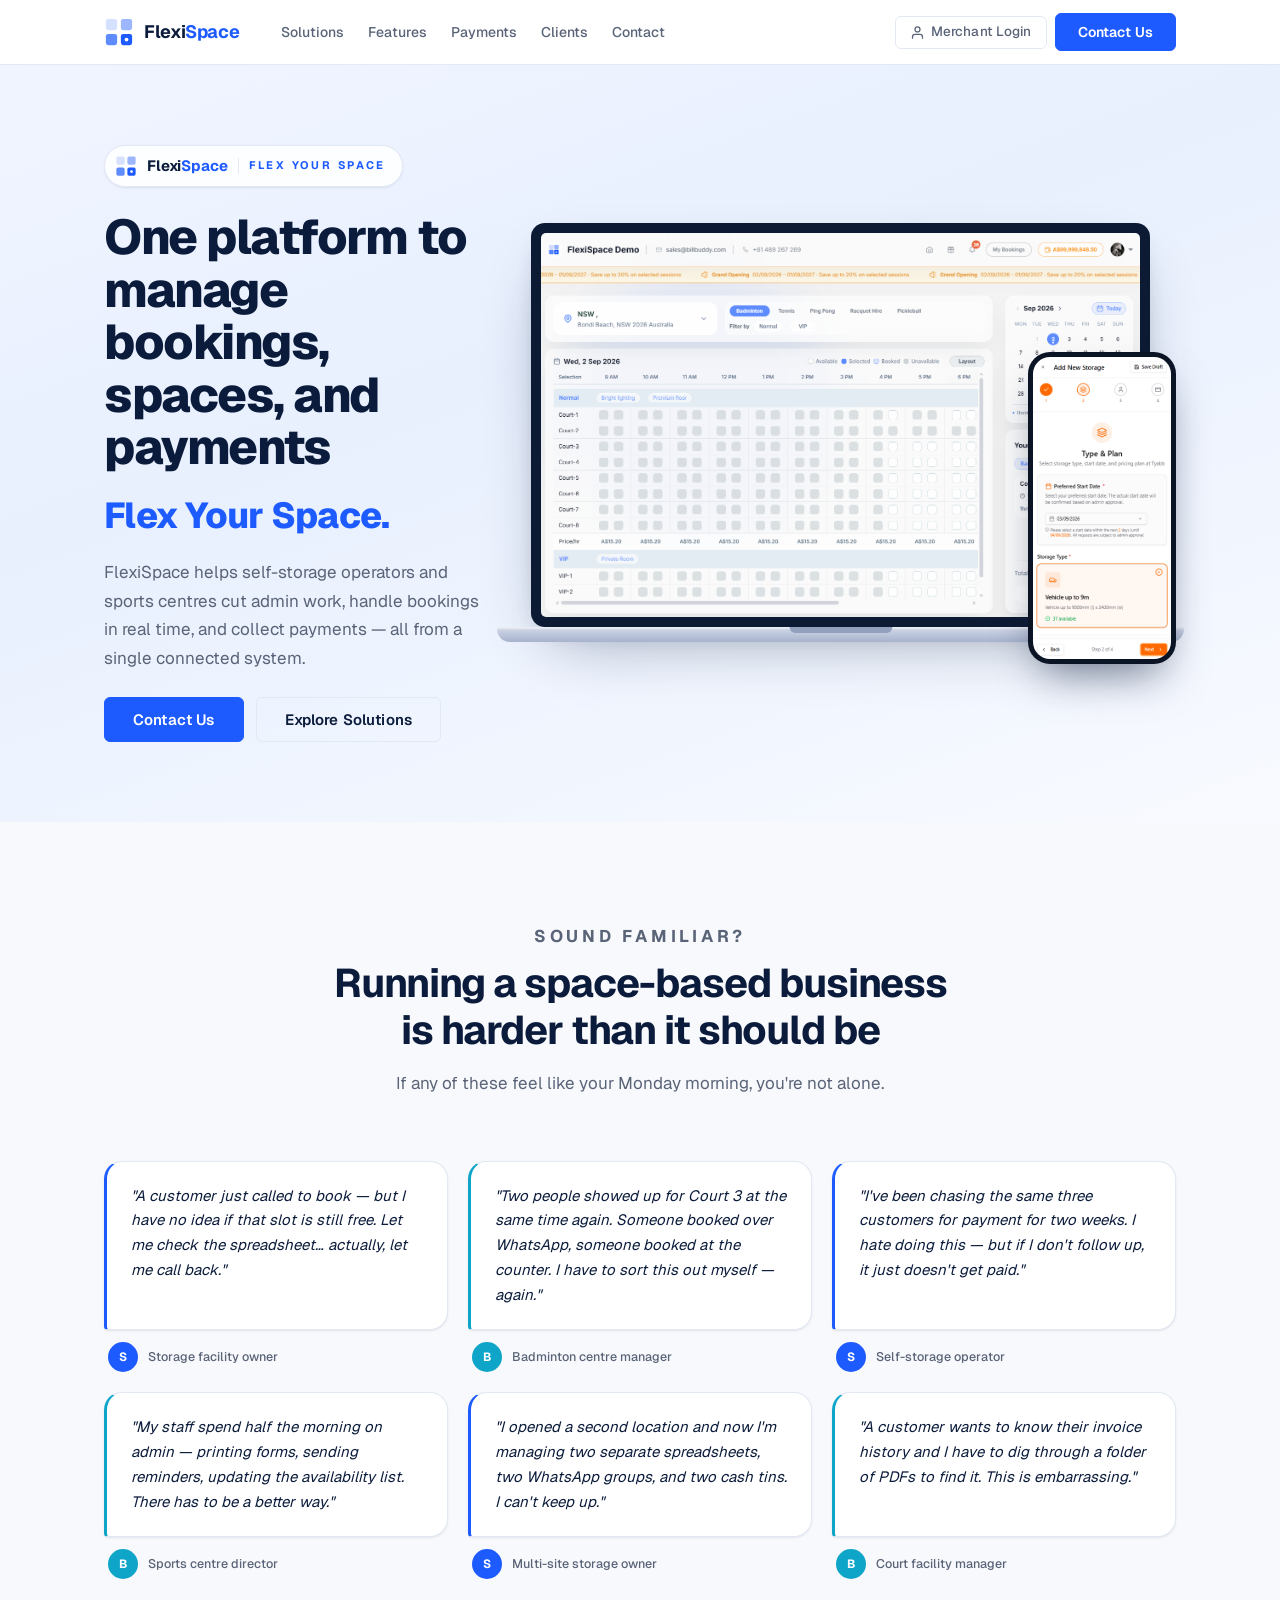
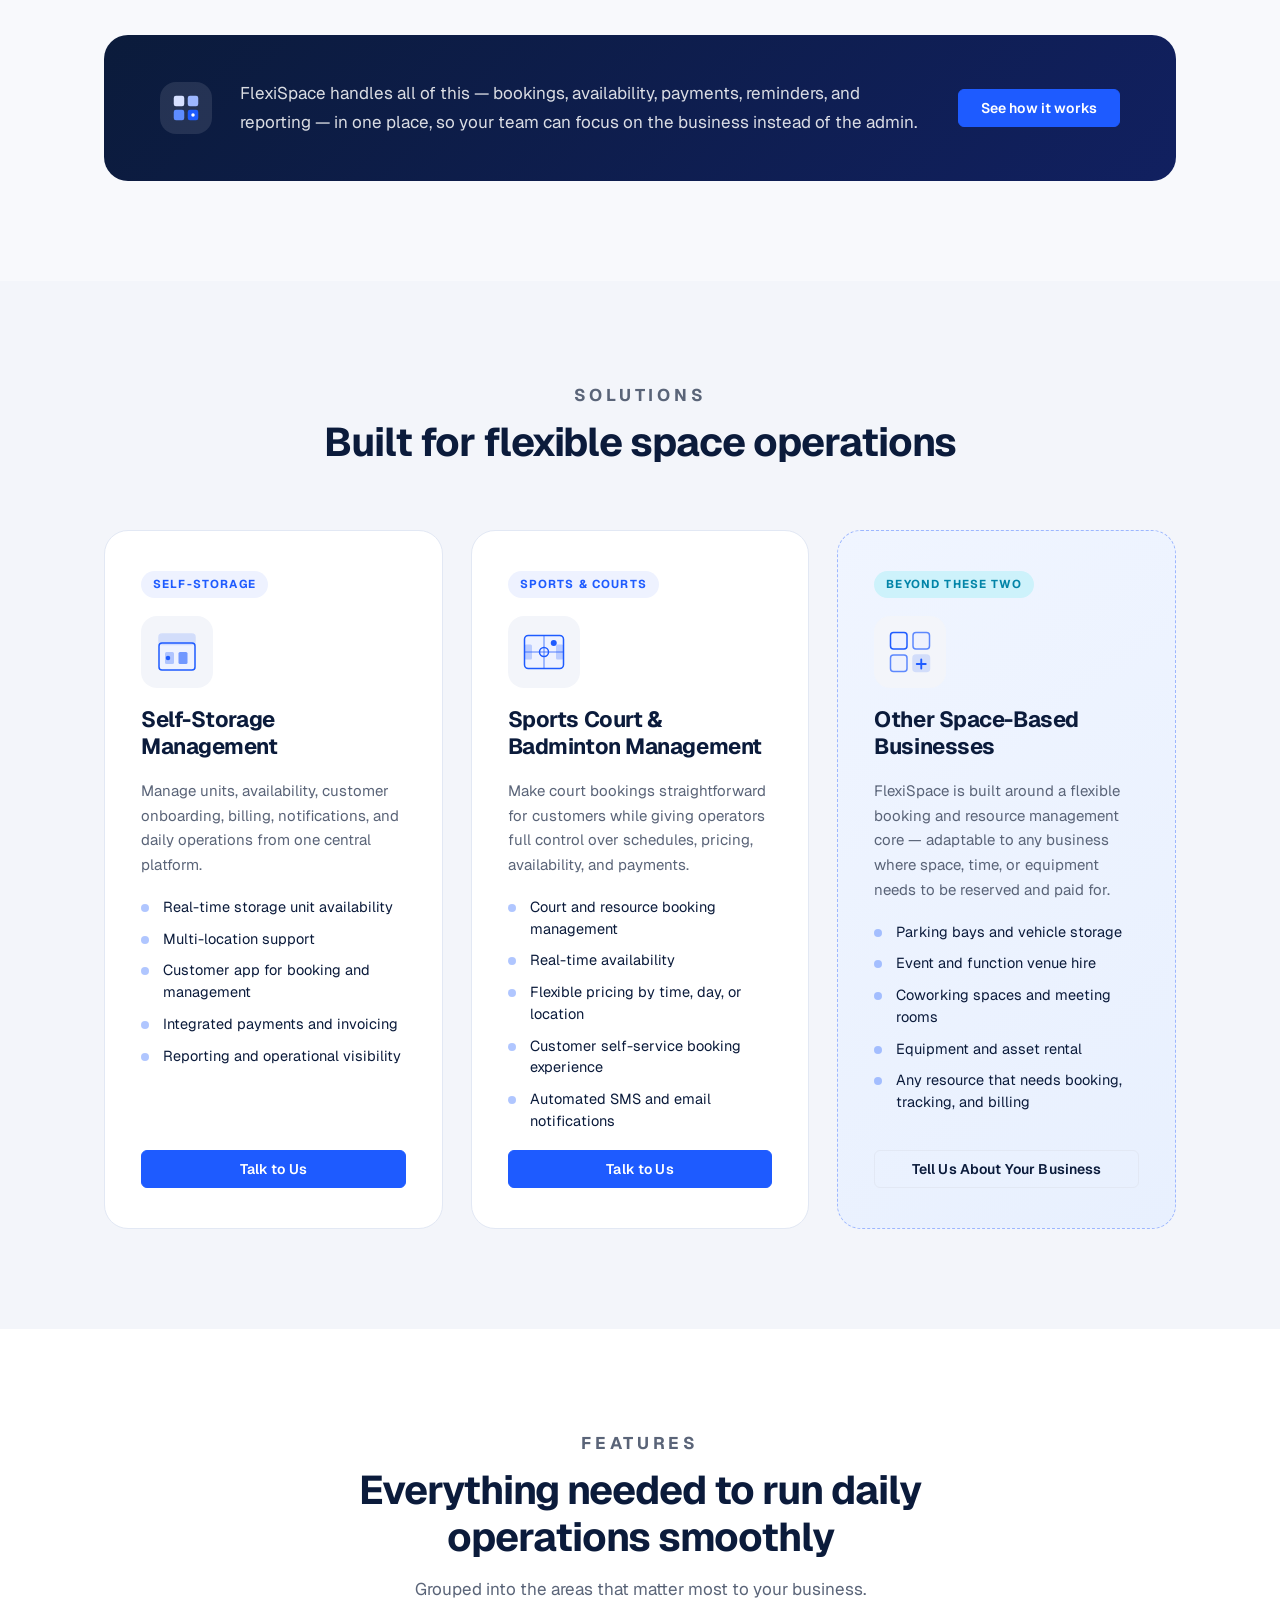
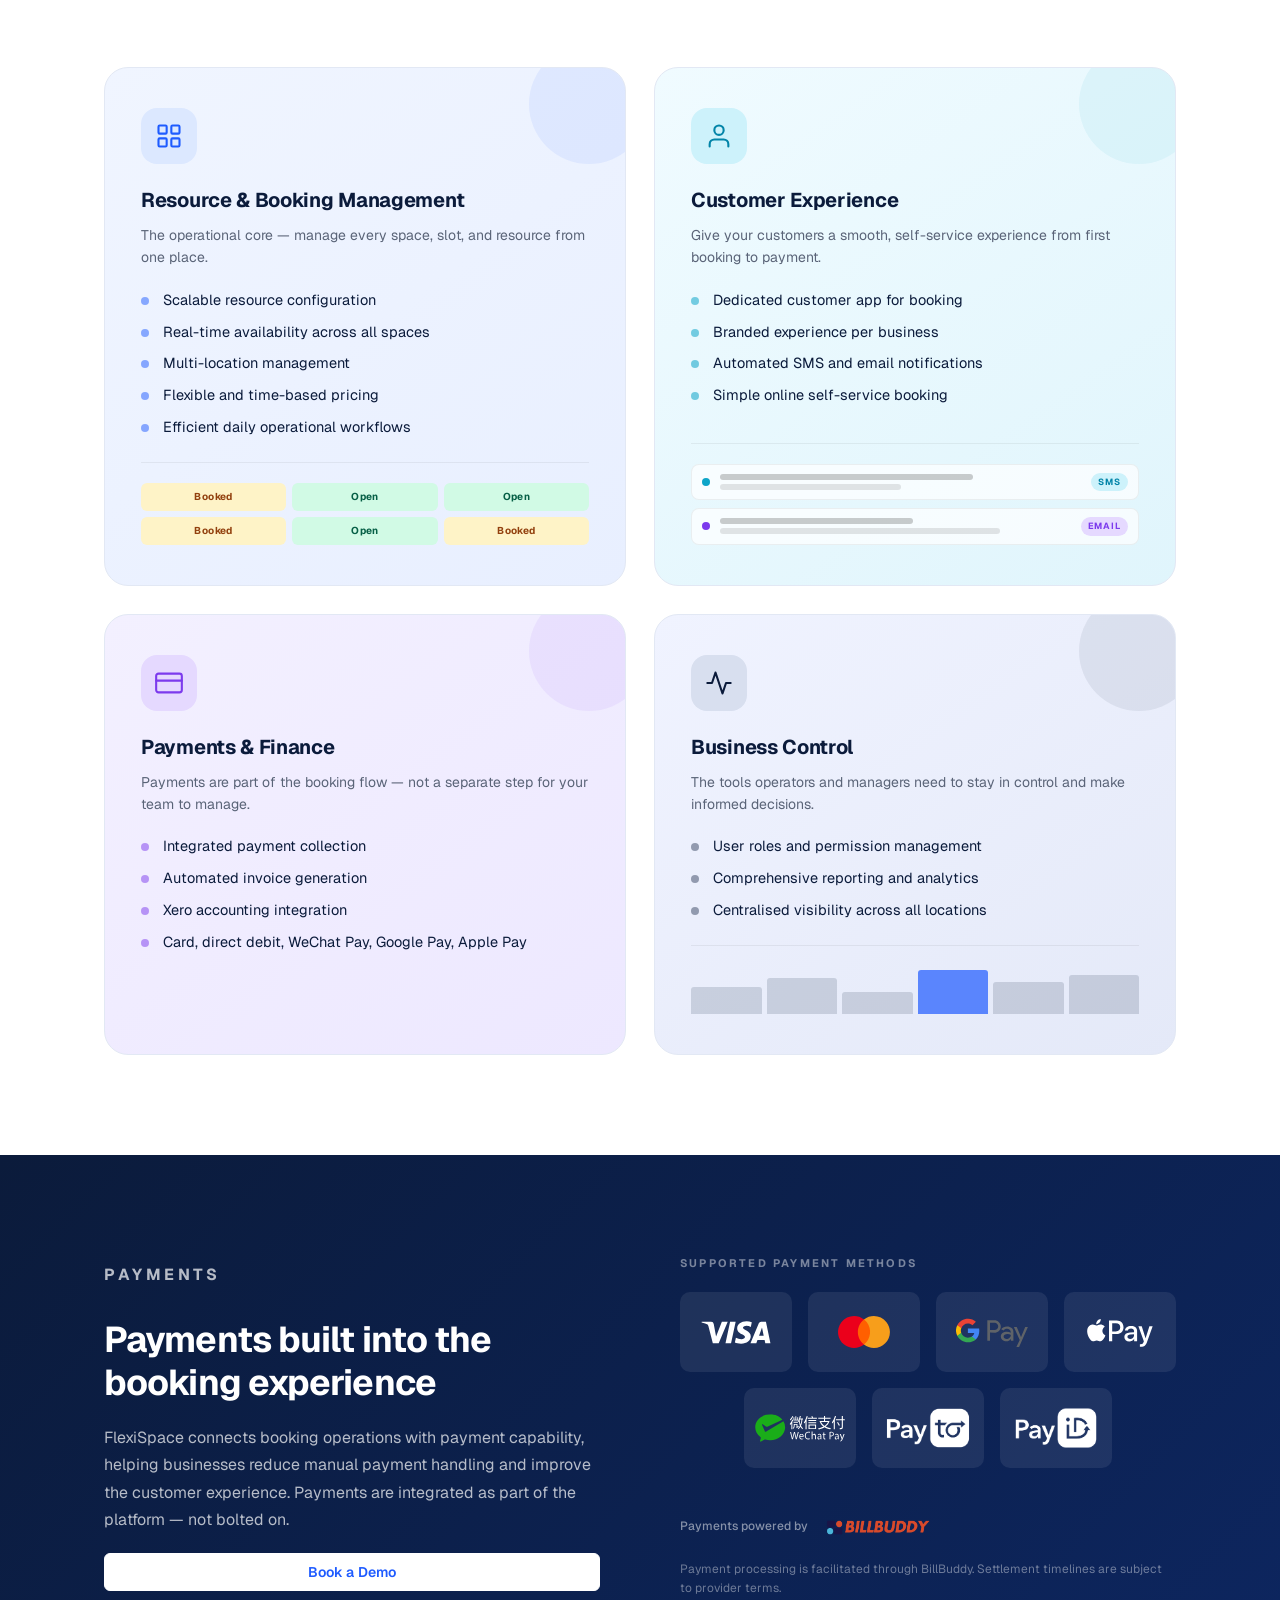
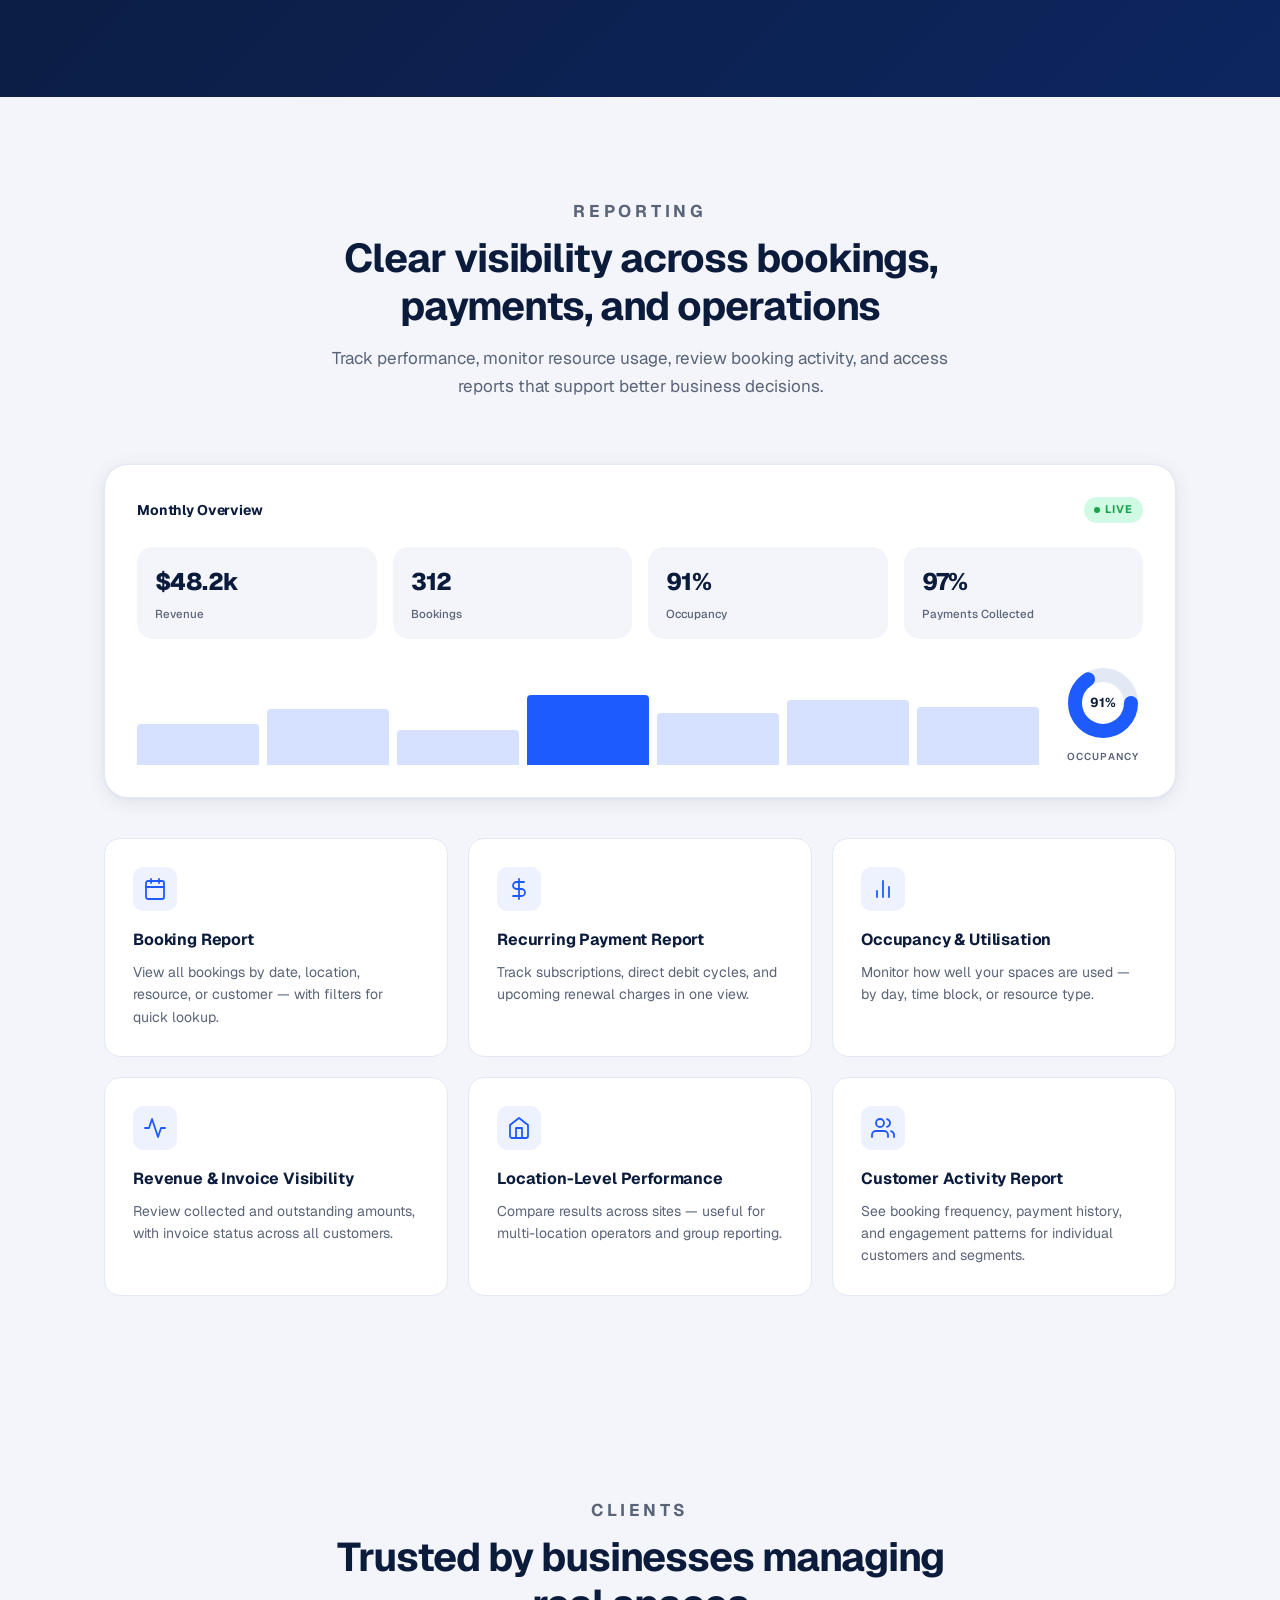
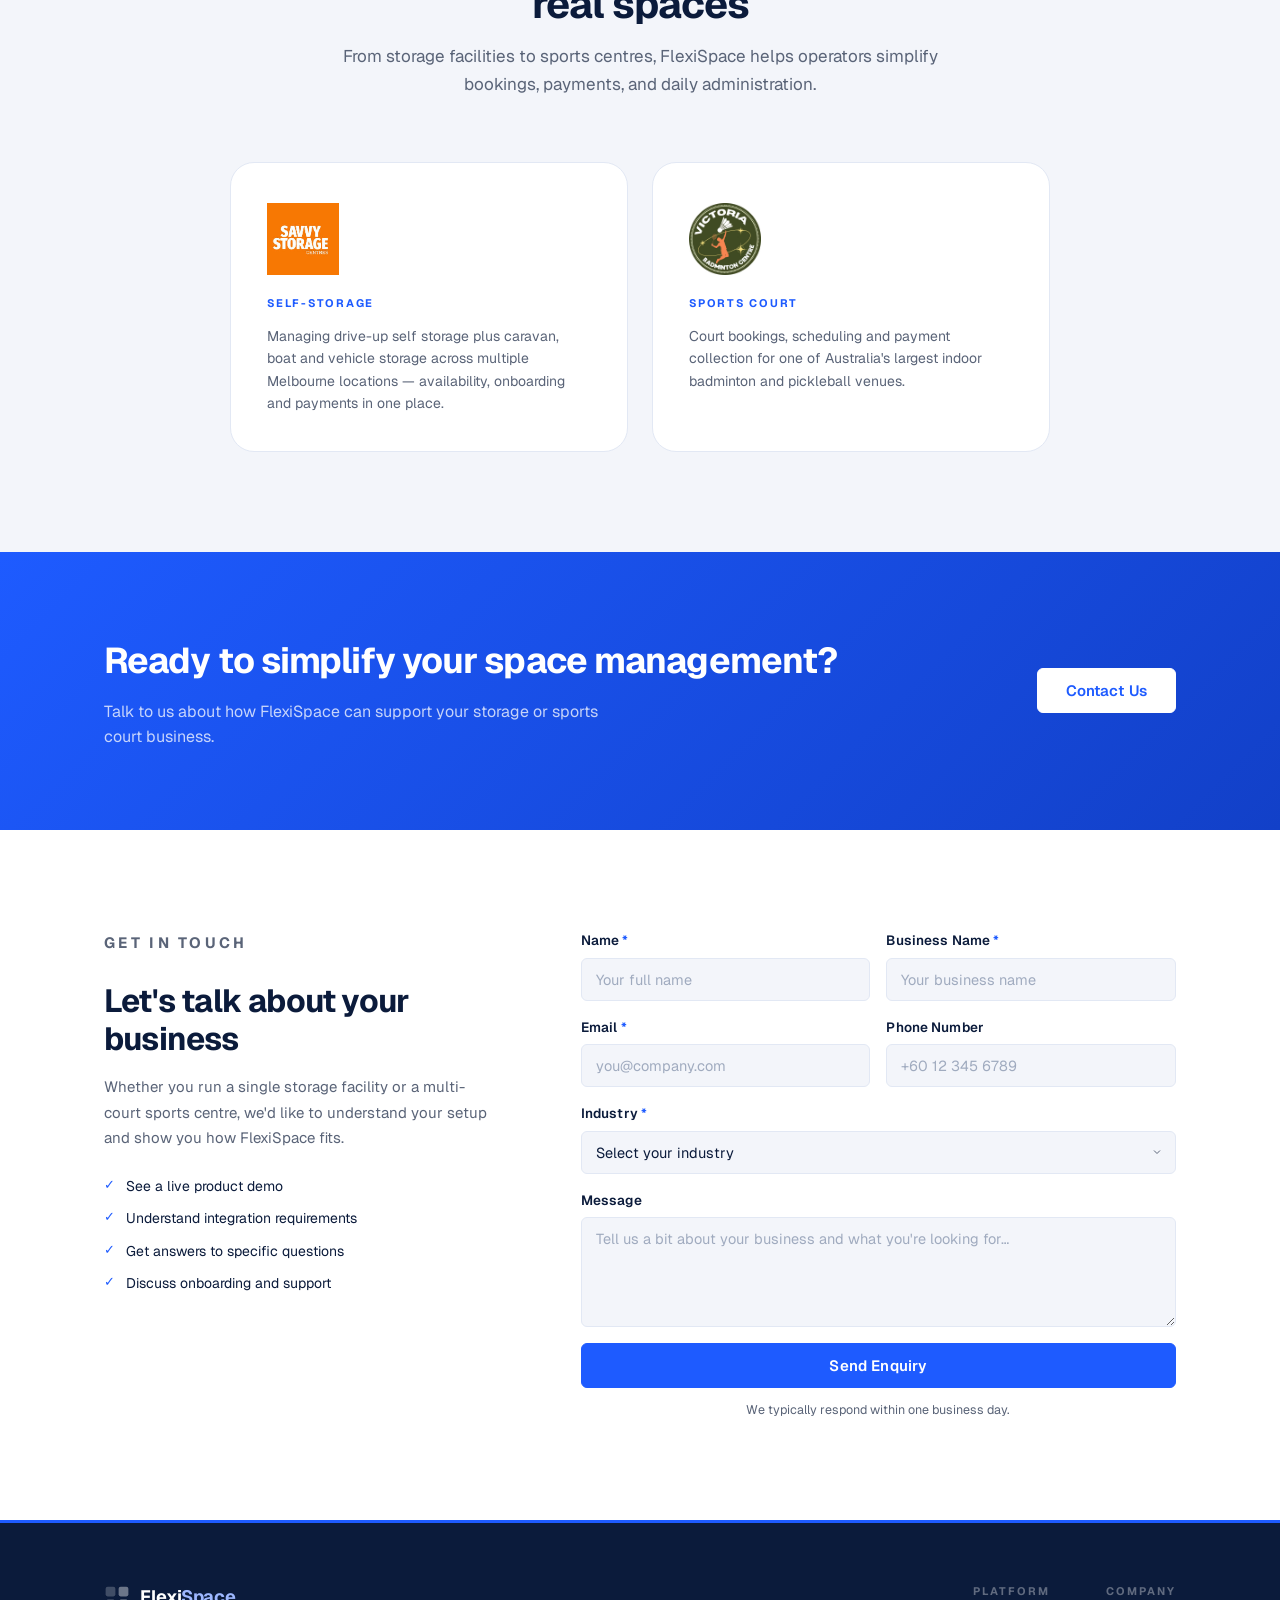
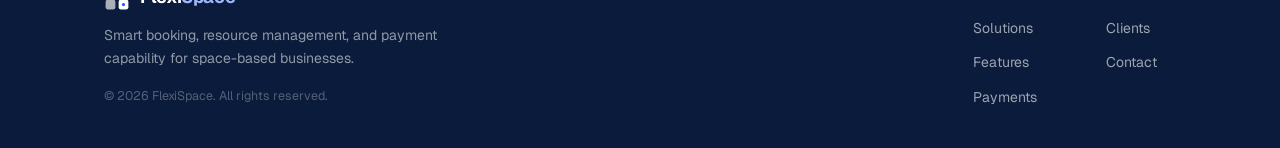
==== index.html @ 344ab0d9 "features: remove the payment-methods pills mini-visual Drop the VISA/MC/DD/W Pay/G Pay pill row from" ====
<!doctype html>
<html lang="en">
<head>
  <meta charset="utf-8" />
  <title>FlexiSpace — Smart Booking &amp; Resource Management Software</title>
  <meta name="viewport" content="width=device-width, initial-scale=1" />
  <meta name="description" content="FlexiSpace is a booking and payment platform for self-storage operators and sports court businesses. Manage availability, automate bookings, and collect payments in one place." />
  <meta name="keywords" content="self-storage management software, sports court booking software, badminton court booking system, resource booking management, space management software, booking and payment platform, storage unit management, real-time availability, integrated payments" />

  <link rel="icon" type="image/svg+xml" href="assets/svg/flexispace-icon.svg" />
  <link rel="preconnect" href="https://fonts.googleapis.com" />
  <link rel="preconnect" href="https://fonts.gstatic.com" crossorigin />
  <link href="https://fonts.googleapis.com/css2?family=Geist:wght@400;500;600;700;800&family=Manrope:wght@400;500;600;700;800&display=swap" rel="stylesheet" />
  <link rel="stylesheet" href="styles.css" />

  <!-- Plausible Analytics (cookieless) — pageviews + outbound links + file downloads -->
  <script defer data-domain="flexispace.com.au" src="https://plausible.io/js/script.file-downloads.outbound-links.js"></script>
  <script>window.plausible = window.plausible || function () { (window.plausible.q = window.plausible.q || []).push(arguments) }</script>
</head>
<body>

<!-- ════════════════════════════════════════════════════════════
     HEADER / NAV
════════════════════════════════════════════════════════════ -->
<header class="site-header">
  <div class="container nav-inner">

    <a href="#top" class="nav-logo" aria-label="FlexiSpace — home">
      <svg class="nav-logo__icon" width="30" height="30" viewBox="0 0 64 64" fill="none" aria-hidden="true">
        <rect x="4"  y="4"  width="24" height="24" rx="5" fill="#D6E0FF"/>
        <rect x="36" y="4"  width="24" height="24" rx="5" fill="#9DB7FF"/>
        <rect x="4"  y="36" width="24" height="24" rx="5" fill="#5E8CFF"/>
        <rect x="36" y="36" width="24" height="24" rx="5" fill="#1E5BFF"/>
        <circle cx="48" cy="48" r="4" fill="#fff"/>
      </svg>
      <span class="nav-logo__text">Flexi<span class="accent">Space</span></span>
    </a>

    <!-- Mobile hamburger -->
    <button class="nav-toggle" aria-label="Toggle menu" aria-expanded="false" aria-controls="nav-menu">
      <span></span><span></span><span></span>
    </button>

    <nav class="nav-links" id="nav-menu" aria-label="Primary">
      <a href="#solutions">Solutions</a>
      <a href="#features">Features</a>
      <a href="#payments">Payments</a>
      <a href="#clients">Clients</a>
      <a href="#contact">Contact</a>
    </nav>

    <div class="nav-actions">
      <a href="https://merchant.flexispace.com.au/login" class="btn btn-ghost-sm" aria-label="Merchant portal login" target="_blank" rel="noopener">
        <svg width="15" height="15" viewBox="0 0 24 24" fill="none" stroke="currentColor" stroke-width="2" stroke-linecap="round" stroke-linejoin="round" aria-hidden="true">
          <path d="M20 21v-2a4 4 0 0 0-4-4H8a4 4 0 0 0-4 4v2"/>
          <circle cx="12" cy="7" r="4"/>
        </svg>
        Merchant Login
      </a>
      <a href="#contact" class="btn btn-primary nav-cta">Contact Us</a>
    </div>
  </div>
</header>


<!-- ════════════════════════════════════════════════════════════
     HERO
════════════════════════════════════════════════════════════ -->
<section class="hero" aria-label="Hero">
  <div class="container hero-inner">

    <div class="hero-content">
      <!-- Logo with tagline lockup -->
      <div class="hero-lockup">
        <svg width="22" height="22" viewBox="0 0 64 64" fill="none" aria-hidden="true">
          <rect x="4"  y="4"  width="24" height="24" rx="5" fill="#D6E0FF"/>
          <rect x="36" y="4"  width="24" height="24" rx="5" fill="#9DB7FF"/>
          <rect x="4"  y="36" width="24" height="24" rx="5" fill="#5E8CFF"/>
          <rect x="36" y="36" width="24" height="24" rx="5" fill="#1E5BFF"/>
          <circle cx="48" cy="48" r="4" fill="#fff"/>
        </svg>
        <span class="hero-lockup__word">Flexi<span class="accent">Space</span></span>
        <span class="hero-lockup__divider" aria-hidden="true"></span>
        <span class="hero-lockup__tagline">Flex Your Space</span>
      </div>
      <h1>One platform to manage bookings, spaces, and payments</h1>
      <p class="hero-tagline">Flex Your Space.</p>
      <p class="hero-sub">FlexiSpace helps self-storage operators and sports centres cut admin work, handle bookings in real time, and collect payments — all from a single connected system.</p>
      <div class="hero-actions">
        <a href="#contact" class="btn btn-primary btn-lg">Contact Us</a>
        <a href="#solutions" class="btn btn-outline btn-lg">Explore Solutions</a>
      </div>
    </div>

    <!-- Dual-device hero: desktop booking dashboard (laptop) + phone booking app -->
    <div class="hero-visual" aria-hidden="true">
      <div class="hero-shots">
        <div class="device-laptop">
          <div class="device-laptop__frame">
            <img src="assets/hero-desktop.png" width="1406" height="901"
                 alt="FlexiSpace court booking dashboard on desktop" loading="eager" />
          </div>
          <div class="device-laptop__base"></div>
        </div>
        <div class="device-phone">
          <div class="device-phone__frame">
            <img src="assets/hero-mobile.png" width="326" height="712"
                 alt="FlexiSpace self-storage booking on mobile" loading="eager" />
          </div>
        </div>
      </div>
    </div>
  </div>
</section>


<!-- ════════════════════════════════════════════════════════════
     PAIN POINTS
════════════════════════════════════════════════════════════ -->
<section class="pain" id="pain" aria-labelledby="pain-title">
  <div class="container">

    <div class="section-head">
      <p class="eyebrow">Sound familiar?</p>
      <h2 id="pain-title">Running a space-based business is harder than it should be</h2>
      <p>If any of these feel like your Monday morning, you're not alone.</p>
    </div>

    <!-- Thought bubbles grid -->
    <div class="pain-thoughts">

      <div class="thought thought--1">
        <div class="thought__bubble">
          "A customer just called to book — but I have no idea if that slot is still free. Let me check the spreadsheet… actually, let me call back."
        </div>
        <div class="thought__meta">
          <div class="thought__avatar" aria-hidden="true">S</div>
          <span>Storage facility owner</span>
        </div>
      </div>

      <div class="thought thought--2">
        <div class="thought__bubble">
          "Two people showed up for Court 3 at the same time again. Someone booked over WhatsApp, someone booked at the counter. I have to sort this out myself — again."
        </div>
        <div class="thought__meta">
          <div class="thought__avatar thought__avatar--teal" aria-hidden="true">B</div>
          <span>Badminton centre manager</span>
        </div>
      </div>

      <div class="thought thought--3">
        <div class="thought__bubble">
          "I've been chasing the same three customers for payment for two weeks. I hate doing this — but if I don't follow up, it just doesn't get paid."
        </div>
        <div class="thought__meta">
          <div class="thought__avatar" aria-hidden="true">S</div>
          <span>Self-storage operator</span>
        </div>
      </div>

      <div class="thought thought--4">
        <div class="thought__bubble">
          "My staff spend half the morning on admin — printing forms, sending reminders, updating the availability list. There has to be a better way."
        </div>
        <div class="thought__meta">
          <div class="thought__avatar thought__avatar--teal" aria-hidden="true">B</div>
          <span>Sports centre director</span>
        </div>
      </div>

      <div class="thought thought--5">
        <div class="thought__bubble">
          "I opened a second location and now I'm managing two separate spreadsheets, two WhatsApp groups, and two cash tins. I can't keep up."
        </div>
        <div class="thought__meta">
          <div class="thought__avatar" aria-hidden="true">S</div>
          <span>Multi-site storage owner</span>
        </div>
      </div>

      <div class="thought thought--6">
        <div class="thought__bubble">
          "A customer wants to know their invoice history and I have to dig through a folder of PDFs to find it. This is embarrassing."
        </div>
        <div class="thought__meta">
          <div class="thought__avatar thought__avatar--teal" aria-hidden="true">B</div>
          <span>Court facility manager</span>
        </div>
      </div>

    </div>

    <!-- Resolution -->
    <div class="pain-resolution">
      <div class="pain-resolution__icon" aria-hidden="true">
        <svg width="28" height="28" viewBox="0 0 64 64" fill="none">
          <rect x="4"  y="4"  width="24" height="24" rx="5" fill="#D6E0FF"/>
          <rect x="36" y="4"  width="24" height="24" rx="5" fill="#9DB7FF"/>
          <rect x="4"  y="36" width="24" height="24" rx="5" fill="#5E8CFF"/>
          <rect x="36" y="36" width="24" height="24" rx="5" fill="#1E5BFF"/>
          <circle cx="48" cy="48" r="4" fill="#fff"/>
        </svg>
      </div>
      <p>FlexiSpace handles all of this — bookings, availability, payments, reminders, and reporting — in one place, so your team can focus on the business instead of the admin.</p>
      <a href="#solutions" class="btn btn-primary">See how it works</a>
    </div>

  </div>
</section>


<!-- ════════════════════════════════════════════════════════════
     SOLUTIONS
════════════════════════════════════════════════════════════ -->
<section class="solutions" id="solutions" aria-labelledby="solutions-title">
  <div class="container">
    <div class="section-head">
      <p class="eyebrow">Solutions</p>
      <h2 id="solutions-title">Built for flexible space operations</h2>
    </div>

    <div class="solutions-grid">

      <!-- Card 1 -->
      <div class="solution-card">
        <div class="solution-card__tag">Self-Storage</div>
        <div class="solution-card__visual" aria-hidden="true">
          <svg width="48" height="48" viewBox="0 0 64 64" fill="none">
            <rect x="8" y="20" width="48" height="36" rx="4" fill="#EEF2FF" stroke="#1E5BFF" stroke-width="2"/>
            <rect x="8" y="8" width="48" height="14" rx="4" fill="#1E5BFF" opacity="0.15" stroke="#1E5BFF" stroke-width="2"/>
            <rect x="16" y="32" width="12" height="16" rx="2" fill="#1E5BFF" opacity="0.3"/>
            <rect x="34" y="32" width="12" height="16" rx="2" fill="#1E5BFF" opacity="0.6"/>
            <circle cx="20" cy="40" r="3" fill="#1E5BFF"/>
          </svg>
        </div>
        <h3>Self-Storage Management</h3>
        <p>Manage units, availability, customer onboarding, billing, notifications, and daily operations from one central platform.</p>
        <ul class="solution-list">
          <li>Real-time storage unit availability</li>
          <li>Multi-location support</li>
          <li>Customer app for booking and management</li>
          <li>Integrated payments and invoicing</li>
          <li>Reporting and operational visibility</li>
        </ul>
        <a href="#contact" class="btn btn-primary">Talk to Us</a>
      </div>

      <!-- Card 2 -->
      <div class="solution-card">
        <div class="solution-card__tag">Sports &amp; Courts</div>
        <div class="solution-card__visual" aria-hidden="true">
          <svg width="48" height="48" viewBox="0 0 64 64" fill="none">
            <rect x="6" y="10" width="52" height="44" rx="5" fill="#EEF2FF" stroke="#1E5BFF" stroke-width="2"/>
            <line x1="32" y1="10" x2="32" y2="54" stroke="#1E5BFF" stroke-width="2" opacity="0.5"/>
            <line x1="6"  y1="32" x2="58" y2="32" stroke="#1E5BFF" stroke-width="2" opacity="0.5"/>
            <circle cx="32" cy="32" r="6" stroke="#1E5BFF" stroke-width="2" fill="none"/>
            <rect x="6"  y="22" width="10" height="20" rx="2" fill="#1E5BFF" opacity="0.25"/>
            <rect x="48" y="22" width="10" height="20" rx="2" fill="#1E5BFF" opacity="0.25"/>
            <circle cx="45" cy="20" r="4" fill="#1E5BFF"/>
          </svg>
        </div>
        <h3>Sports Court &amp; Badminton Management</h3>
        <p>Make court bookings straightforward for customers while giving operators full control over schedules, pricing, availability, and payments.</p>
        <ul class="solution-list">
          <li>Court and resource booking management</li>
          <li>Real-time availability</li>
          <li>Flexible pricing by time, day, or location</li>
          <li>Customer self-service booking experience</li>
          <li>Automated SMS and email notifications</li>
        </ul>
        <a href="#contact" class="btn btn-primary">Talk to Us</a>
      </div>

      <!-- Card 3 — Other Industries -->
      <div class="solution-card solution-card--other">
        <div class="solution-card__tag solution-card__tag--teal">Beyond These Two</div>
        <div class="solution-card__visual" aria-hidden="true">
          <svg width="48" height="48" viewBox="0 0 64 64" fill="none">
            <!-- 4-quadrant grid suggesting "many types" -->
            <rect x="6"  y="6"  width="22" height="22" rx="4" fill="#EEF2FF" stroke="#1E5BFF" stroke-width="2"/>
            <rect x="36" y="6"  width="22" height="22" rx="4" fill="#EEF2FF" stroke="#1E5BFF" stroke-width="2" opacity="0.7"/>
            <rect x="6"  y="36" width="22" height="22" rx="4" fill="#EEF2FF" stroke="#1E5BFF" stroke-width="2" opacity="0.7"/>
            <rect x="36" y="36" width="22" height="22" rx="4" fill="#1E5BFF" opacity="0.15" stroke="#1E5BFF" stroke-width="2"/>
            <!-- Plus symbol in bottom-right cell -->
            <line x1="47" y1="42" x2="47" y2="54" stroke="#1E5BFF" stroke-width="2.5" stroke-linecap="round"/>
            <line x1="41" y1="48" x2="53" y2="48" stroke="#1E5BFF" stroke-width="2.5" stroke-linecap="round"/>
          </svg>
        </div>
        <h3>Other Space-Based Businesses</h3>
        <p>FlexiSpace is built around a flexible booking and resource management core — adaptable to any business where space, time, or equipment needs to be reserved and paid for.</p>
        <ul class="solution-list">
          <li>Parking bays and vehicle storage</li>
          <li>Event and function venue hire</li>
          <li>Coworking spaces and meeting rooms</li>
          <li>Equipment and asset rental</li>
          <li>Any resource that needs booking, tracking, and billing</li>
        </ul>
        <a href="#contact" class="btn btn-outline">Tell Us About Your Business</a>
      </div>

    </div>
  </div>
</section>


<!-- ════════════════════════════════════════════════════════════
     FEATURES
════════════════════════════════════════════════════════════ -->
<section class="features" id="features" aria-labelledby="features-title">
  <div class="container">
    <div class="section-head">
      <p class="eyebrow">Features</p>
      <h2 id="features-title">Everything needed to run daily operations smoothly</h2>
      <p>Grouped into the areas that matter most to your business.</p>
    </div>

    <div class="feature-categories">

      <!-- Category 1 — Resource & Booking -->
      <div class="feat-category feat-category--blue">
        <div class="feat-category__icon-wrap" aria-hidden="true">
          <svg width="28" height="28" viewBox="0 0 24 24" fill="none" stroke="currentColor" stroke-width="1.8" stroke-linecap="round" stroke-linejoin="round">
            <rect x="3" y="3" width="7" height="7" rx="1"/>
            <rect x="14" y="3" width="7" height="7" rx="1"/>
            <rect x="3" y="14" width="7" height="7" rx="1"/>
            <rect x="14" y="14" width="7" height="7" rx="1"/>
          </svg>
        </div>
        <h3>Resource &amp; Booking Management</h3>
        <p class="feat-category__desc">The operational core — manage every space, slot, and resource from one place.</p>
        <ul class="feat-list">
          <li>Scalable resource configuration</li>
          <li>Real-time availability across all spaces</li>
          <li>Multi-location management</li>
          <li>Flexible and time-based pricing</li>
          <li>Efficient daily operational workflows</li>
        </ul>
        <!-- Mini visual: availability grid -->
        <div class="feat-mini-visual" aria-hidden="true">
          <div class="fmv-grid">
            <div class="fmv-cell fmv-cell--booked">Booked</div>
            <div class="fmv-cell fmv-cell--avail">Open</div>
            <div class="fmv-cell fmv-cell--avail">Open</div>
            <div class="fmv-cell fmv-cell--booked">Booked</div>
            <div class="fmv-cell fmv-cell--avail">Open</div>
            <div class="fmv-cell fmv-cell--booked">Booked</div>
          </div>
        </div>
      </div>

      <!-- Category 2 — Customer Experience -->
      <div class="feat-category feat-category--teal">
        <div class="feat-category__icon-wrap" aria-hidden="true">
          <svg width="28" height="28" viewBox="0 0 24 24" fill="none" stroke="currentColor" stroke-width="1.8" stroke-linecap="round" stroke-linejoin="round">
            <path d="M20 21v-2a4 4 0 0 0-4-4H8a4 4 0 0 0-4 4v2"/>
            <circle cx="12" cy="7" r="4"/>
          </svg>
        </div>
        <h3>Customer Experience</h3>
        <p class="feat-category__desc">Give your customers a smooth, self-service experience from first booking to payment.</p>
        <ul class="feat-list">
          <li>Dedicated customer app for booking</li>
          <li>Branded experience per business</li>
          <li>Automated SMS and email notifications</li>
          <li>Simple online self-service booking</li>
        </ul>
        <!-- Mini visual: notification mockup -->
        <div class="feat-mini-visual" aria-hidden="true">
          <div class="fmv-notif">
            <div class="fmv-notif__dot"></div>
            <div class="fmv-notif__lines">
              <div class="fmv-line fmv-line--dark" style="width:70%"></div>
              <div class="fmv-line" style="width:50%"></div>
            </div>
            <span class="fmv-notif__badge">SMS</span>
          </div>
          <div class="fmv-notif" style="margin-top:8px">
            <div class="fmv-notif__dot fmv-notif__dot--email"></div>
            <div class="fmv-notif__lines">
              <div class="fmv-line fmv-line--dark" style="width:55%"></div>
              <div class="fmv-line" style="width:80%"></div>
            </div>
            <span class="fmv-notif__badge fmv-notif__badge--email">Email</span>
          </div>
        </div>
      </div>

      <!-- Category 3 — Payments & Finance -->
      <div class="feat-category feat-category--indigo">
        <div class="feat-category__icon-wrap" aria-hidden="true">
          <svg width="28" height="28" viewBox="0 0 24 24" fill="none" stroke="currentColor" stroke-width="1.8" stroke-linecap="round" stroke-linejoin="round">
            <rect x="1" y="4" width="22" height="16" rx="2" ry="2"/>
            <line x1="1" y1="10" x2="23" y2="10"/>
          </svg>
        </div>
        <h3>Payments &amp; Finance</h3>
        <p class="feat-category__desc">Payments are part of the booking flow — not a separate step for your team to manage.</p>
        <ul class="feat-list">
          <li>Integrated payment collection</li>
          <li>Automated invoice generation</li>
          <li>Xero accounting integration</li>
          <li>Card, direct debit, WeChat Pay, Google Pay, Apple Pay</li>
        </ul>
      </div>

      <!-- Category 4 — Business Control -->
      <div class="feat-category feat-category--navy">
        <div class="feat-category__icon-wrap" aria-hidden="true">
          <svg width="28" height="28" viewBox="0 0 24 24" fill="none" stroke="currentColor" stroke-width="1.8" stroke-linecap="round" stroke-linejoin="round">
            <polyline points="22 12 18 12 15 21 9 3 6 12 2 12"/>
          </svg>
        </div>
        <h3>Business Control</h3>
        <p class="feat-category__desc">The tools operators and managers need to stay in control and make informed decisions.</p>
        <ul class="feat-list">
          <li>User roles and permission management</li>
          <li>Comprehensive reporting and analytics</li>
          <li>Centralised visibility across all locations</li>
        </ul>
        <!-- Mini visual: bar chart -->
        <div class="feat-mini-visual" aria-hidden="true">
          <div class="fmv-chart">
            <div class="fmv-bar" style="height:55%"></div>
            <div class="fmv-bar" style="height:75%"></div>
            <div class="fmv-bar" style="height:45%"></div>
            <div class="fmv-bar fmv-bar--accent" style="height:90%"></div>
            <div class="fmv-bar" style="height:65%"></div>
            <div class="fmv-bar" style="height:80%"></div>
          </div>
        </div>
      </div>

    </div>
  </div>
</section>


<!-- ════════════════════════════════════════════════════════════
     PAYMENTS
════════════════════════════════════════════════════════════ -->
<section class="payments" id="payments" aria-labelledby="payments-title">
  <div class="container">

    <div class="payments-inner">
      <div class="payments-content">
        <p class="eyebrow eyebrow--light">Payments</p>
        <h2 id="payments-title">Payments built into the booking experience</h2>
        <p>FlexiSpace connects booking operations with payment capability, helping businesses reduce manual payment handling and improve the customer experience. Payments are integrated as part of the platform — not bolted on.</p>
        <a href="#contact" class="btn btn-white">Book a Demo</a>
      </div>

      <div class="payments-methods">
        <p class="payments-methods__label">Supported payment methods</p>
        <div class="pay-grid">
          <div class="pay-badge"><img src="assets/visa.svg" alt="Visa" class="pay-logo" /></div>
          <div class="pay-badge"><img src="assets/mastercard.svg" alt="Mastercard" class="pay-logo" /></div>
          <div class="pay-badge"><img src="assets/Google_Pay_Logo.svg" alt="Google Pay" class="pay-logo" /></div>
          <div class="pay-badge"><img src="assets/apple-pay.svg" alt="Apple Pay" class="pay-logo pay-logo--bump" /></div>
          <div class="pay-badge"><img src="assets/wechatpay.svg" alt="WeChat Pay" class="pay-logo pay-logo--bump" /></div>
          <div class="pay-badge"><img src="assets/payto.png" alt="PayTo" class="pay-logo pay-logo--bump" /></div>
          <div class="pay-badge"><img src="assets/payid.png" alt="PayID" class="pay-logo pay-logo--bump" /></div>
        </div>
        <div class="powered-by">
          <span class="powered-by__label">Payments powered by</span>
          <img src="assets/Billbuddy Logo-01 1.png" alt="BillBuddy" class="powered-by__logo" />
        </div>
        <p class="payments-disclaimer">Payment processing is facilitated through BillBuddy. Settlement timelines are subject to provider terms.</p>
      </div>
    </div>

  </div>
</section>


<!-- ════════════════════════════════════════════════════════════
     DASHBOARD / REPORTING
════════════════════════════════════════════════════════════ -->
<section class="reporting" id="reporting" aria-labelledby="reporting-title">
  <div class="container">
    <div class="section-head">
      <p class="eyebrow">Reporting</p>
      <h2 id="reporting-title">Clear visibility across bookings, payments, and operations</h2>
      <p>Track performance, monitor resource usage, review booking activity, and access reports that support better business decisions.</p>
    </div>

    <!-- Reporting mini-dashboard preview -->
    <div class="report-preview" aria-hidden="true">
      <div class="rp-card">
        <div class="rp-header">
          <span class="rp-title">Monthly Overview</span>
          <span class="rp-badge">Live</span>
        </div>
        <div class="rp-stats">
          <div class="rp-stat">
            <span class="rp-stat__val">$48.2k</span>
            <span class="rp-stat__lbl">Revenue</span>
          </div>
          <div class="rp-stat">
            <span class="rp-stat__val">312</span>
            <span class="rp-stat__lbl">Bookings</span>
          </div>
          <div class="rp-stat">
            <span class="rp-stat__val">91%</span>
            <span class="rp-stat__lbl">Occupancy</span>
          </div>
          <div class="rp-stat">
            <span class="rp-stat__val">97%</span>
            <span class="rp-stat__lbl">Payments Collected</span>
          </div>
        </div>
        <div class="rp-chart-row">
          <div class="rp-bar-chart">
            <div class="rp-bar" style="height:52%"><span class="rp-bar__tip">$6.1k</span></div>
            <div class="rp-bar" style="height:70%"><span class="rp-bar__tip">$8.2k</span></div>
            <div class="rp-bar" style="height:44%"><span class="rp-bar__tip">$5.2k</span></div>
            <div class="rp-bar rp-bar--hi" style="height:88%"><span class="rp-bar__tip">$10.3k</span></div>
            <div class="rp-bar" style="height:65%"><span class="rp-bar__tip">$7.6k</span></div>
            <div class="rp-bar" style="height:82%"><span class="rp-bar__tip">$9.6k</span></div>
            <div class="rp-bar" style="height:73%"><span class="rp-bar__tip">$8.5k</span></div>
          </div>
          <div class="rp-donut-wrap">
            <svg class="rp-donut" viewBox="0 0 80 80" width="80" height="80">
              <circle cx="40" cy="40" r="28" fill="none" stroke="#E2E8F4" stroke-width="14"/>
              <circle cx="40" cy="40" r="28" fill="none" stroke="#1E5BFF" stroke-width="14"
                stroke-dasharray="160 176" stroke-dashoffset="44" stroke-linecap="round"/>
              <text x="40" y="44" text-anchor="middle" font-size="13" font-weight="700" fill="#0B1B3B" font-family="Geist,sans-serif">91%</text>
            </svg>
            <span class="rp-donut-lbl">Occupancy</span>
          </div>
        </div>
      </div>
    </div>

    <div class="report-grid">
      <div class="report-card">
        <div class="report-card__icon" aria-hidden="true">
          <svg width="24" height="24" viewBox="0 0 24 24" fill="none" stroke="currentColor" stroke-width="1.8" stroke-linecap="round" stroke-linejoin="round">
            <rect x="3" y="4" width="18" height="18" rx="2" ry="2"/>
            <line x1="16" y1="2" x2="16" y2="6"/>
            <line x1="8"  y1="2" x2="8"  y2="6"/>
            <line x1="3"  y1="10" x2="21" y2="10"/>
          </svg>
        </div>
        <h4>Booking Report</h4>
        <p>View all bookings by date, location, resource, or customer — with filters for quick lookup.</p>
      </div>
      <div class="report-card">
        <div class="report-card__icon" aria-hidden="true">
          <svg width="24" height="24" viewBox="0 0 24 24" fill="none" stroke="currentColor" stroke-width="1.8" stroke-linecap="round" stroke-linejoin="round">
            <path d="M12 2v20M17 5H9.5a3.5 3.5 0 0 0 0 7h5a3.5 3.5 0 0 1 0 7H6"/>
          </svg>
        </div>
        <h4>Recurring Payment Report</h4>
        <p>Track subscriptions, direct debit cycles, and upcoming renewal charges in one view.</p>
      </div>
      <div class="report-card">
        <div class="report-card__icon" aria-hidden="true">
          <svg width="24" height="24" viewBox="0 0 24 24" fill="none" stroke="currentColor" stroke-width="1.8" stroke-linecap="round" stroke-linejoin="round">
            <line x1="18" y1="20" x2="18" y2="10"/>
            <line x1="12" y1="20" x2="12" y2="4"/>
            <line x1="6"  y1="20" x2="6"  y2="14"/>
          </svg>
        </div>
        <h4>Occupancy &amp; Utilisation</h4>
        <p>Monitor how well your spaces are used — by day, time block, or resource type.</p>
      </div>
      <div class="report-card">
        <div class="report-card__icon" aria-hidden="true">
          <svg width="24" height="24" viewBox="0 0 24 24" fill="none" stroke="currentColor" stroke-width="1.8" stroke-linecap="round" stroke-linejoin="round">
            <polyline points="22 12 18 12 15 21 9 3 6 12 2 12"/>
          </svg>
        </div>
        <h4>Revenue &amp; Invoice Visibility</h4>
        <p>Review collected and outstanding amounts, with invoice status across all customers.</p>
      </div>
      <div class="report-card">
        <div class="report-card__icon" aria-hidden="true">
          <svg width="24" height="24" viewBox="0 0 24 24" fill="none" stroke="currentColor" stroke-width="1.8" stroke-linecap="round" stroke-linejoin="round">
            <path d="M3 9l9-7 9 7v11a2 2 0 0 1-2 2H5a2 2 0 0 1-2-2z"/>
            <polyline points="9 22 9 12 15 12 15 22"/>
          </svg>
        </div>
        <h4>Location-Level Performance</h4>
        <p>Compare results across sites — useful for multi-location operators and group reporting.</p>
      </div>
      <div class="report-card">
        <div class="report-card__icon" aria-hidden="true">
          <svg width="24" height="24" viewBox="0 0 24 24" fill="none" stroke="currentColor" stroke-width="1.8" stroke-linecap="round" stroke-linejoin="round">
            <path d="M17 21v-2a4 4 0 0 0-4-4H5a4 4 0 0 0-4 4v2"/>
            <circle cx="9" cy="7" r="4"/>
            <path d="M23 21v-2a4 4 0 0 0-3-3.87"/>
            <path d="M16 3.13a4 4 0 0 1 0 7.75"/>
          </svg>
        </div>
        <h4>Customer Activity Report</h4>
        <p>See booking frequency, payment history, and engagement patterns for individual customers and segments.</p>
      </div>
    </div>
  </div>
</section>


<!-- ════════════════════════════════════════════════════════════
     CLIENTS
════════════════════════════════════════════════════════════ -->
<section class="clients" id="clients" aria-labelledby="clients-title">
  <div class="container">
    <div class="section-head">
      <p class="eyebrow">Clients</p>
      <h2 id="clients-title">Trusted by businesses managing real spaces</h2>
      <p>From storage facilities to sports centres, FlexiSpace helps operators simplify bookings, payments, and daily administration.</p>
    </div>

    <div class="client-grid">
      <div class="client-card">
        <div class="client-card__logo">
          <img src="assets/svg/savvystorage.jpg" alt="Savvy Storage Centres" />
        </div>
        <p class="client-card__type">Self-Storage</p>
        <p class="client-card__desc">Managing drive-up self storage plus caravan, boat and vehicle storage across multiple Melbourne locations — availability, onboarding and payments in one place.</p>
      </div>

      <div class="client-card">
        <div class="client-card__logo">
          <img src="assets/svg/VictoriaBadmintonCentre.jpg" alt="Victoria Badminton Centre" />
        </div>
        <p class="client-card__type">Sports Court</p>
        <p class="client-card__desc">Court bookings, scheduling and payment collection for one of Australia's largest indoor badminton and pickleball venues.</p>
      </div>
    </div>
  </div>
</section>


<!-- ════════════════════════════════════════════════════════════
     FINAL CTA
════════════════════════════════════════════════════════════ -->
<section class="cta-band" aria-label="Call to action">
  <div class="container cta-band__inner">
    <div class="cta-band__content">
      <h2>Ready to simplify your space management?</h2>
      <p>Talk to us about how FlexiSpace can support your storage or sports court business.</p>
    </div>
    <a href="#contact" class="btn btn-white btn-lg">Contact Us</a>
  </div>
</section>


<!-- ════════════════════════════════════════════════════════════
     CONTACT
════════════════════════════════════════════════════════════ -->
<section class="contact" id="contact" aria-labelledby="contact-title">
  <div class="container">
    <div class="contact-inner">

      <div class="contact-info">
        <p class="eyebrow">Get in Touch</p>
        <h2 id="contact-title">Let's talk about your business</h2>
        <p>Whether you run a single storage facility or a multi-court sports centre, we'd like to understand your setup and show you how FlexiSpace fits.</p>
        <ul class="contact-reasons">
          <li>See a live product demo</li>
          <li>Understand integration requirements</li>
          <li>Get answers to specific questions</li>
          <li>Discuss onboarding and support</li>
        </ul>
      </div>

      <form class="contact-form" action="https://api.web3forms.com/submit" method="post" novalidate>
        <!-- Web3Forms delivery: submissions are emailed to the address tied to this access key (sales@billbuddy.com). Replace with the real FlexiSpace key from web3forms.com if a separate inbox is wanted. -->
        <input type="hidden" name="access_key" value="c20a48f2-11ed-449d-ab73-9ecbb30e9c74" />
        <input type="hidden" name="subject" value="New FlexiSpace enquiry" />
        <input type="hidden" name="from_name" value="FlexiSpace website" />
        <!-- Honeypot spam trap (hidden from real users) -->
        <input type="checkbox" name="botcheck" tabindex="-1" autocomplete="off" aria-hidden="true" style="display:none !important;" />

        <p id="form-error" role="alert" aria-live="polite" style="display:none;color:#c0392b;margin:0 0 12px;font-size:.9rem;"></p>

        <div class="form-row">
          <div class="form-group">
            <label for="f-name">Name <span aria-hidden="true">*</span></label>
            <input type="text" id="f-name" name="name" placeholder="Your full name" required autocomplete="name" />
          </div>
          <div class="form-group">
            <label for="f-biz">Business Name <span aria-hidden="true">*</span></label>
            <input type="text" id="f-biz" name="business" placeholder="Your business name" required autocomplete="organization" />
          </div>
        </div>
        <div class="form-row">
          <div class="form-group">
            <label for="f-email">Email <span aria-hidden="true">*</span></label>
            <input type="email" id="f-email" name="email" placeholder="you@company.com" required autocomplete="email" />
          </div>
          <div class="form-group">
            <label for="f-phone">Phone Number</label>
            <input type="tel" id="f-phone" name="phone" placeholder="+60 12 345 6789" autocomplete="tel" />
          </div>
        </div>
        <div class="form-group">
          <label for="f-industry">Industry <span aria-hidden="true">*</span></label>
          <select id="f-industry" name="industry" required>
            <option value="" disabled selected>Select your industry</option>
            <option value="self-storage">Self-storage</option>
            <option value="sports-court">Sports court / Badminton centre</option>
            <option value="other">Other</option>
          </select>
        </div>
        <div class="form-group">
          <label for="f-message">Message</label>
          <textarea id="f-message" name="message" rows="4" placeholder="Tell us a bit about your business and what you're looking for…"></textarea>
        </div>
        <button type="submit" class="btn btn-primary btn-lg btn-full">Send Enquiry</button>
        <p class="form-note">We typically respond within one business day.</p>
      </form>

      <div id="form-success" class="form-success" role="status" aria-live="polite">
        <h3>Thanks — we've got your enquiry.</h3>
        <p>A member of the FlexiSpace team will be in touch within one business day.</p>
      </div>

    </div>
  </div>
</section>


<!-- ════════════════════════════════════════════════════════════
     FOOTER
════════════════════════════════════════════════════════════ -->
<footer class="site-footer" aria-label="Site footer">
  <div class="container footer-inner">

    <div class="footer-brand">
      <a href="#top" class="nav-logo" aria-label="FlexiSpace — back to top">
        <svg width="26" height="26" viewBox="0 0 64 64" fill="none" aria-hidden="true">
          <rect x="4"  y="4"  width="24" height="24" rx="5" fill="#ffffff" fill-opacity="0.22"/>
          <rect x="36" y="4"  width="24" height="24" rx="5" fill="#ffffff" fill-opacity="0.40"/>
          <rect x="4"  y="36" width="24" height="24" rx="5" fill="#ffffff" fill-opacity="0.65"/>
          <rect x="36" y="36" width="24" height="24" rx="5" fill="#ffffff"/>
          <circle cx="48" cy="48" r="4" fill="#1E5BFF"/>
        </svg>
        <span class="nav-logo__text nav-logo__text--white">Flexi<span class="accent-light">Space</span></span>
      </a>
      <p class="footer-desc">Smart booking, resource management, and payment capability for space-based businesses.</p>
      <p class="footer-copy">&copy; 2026 FlexiSpace. All rights reserved.</p>
    </div>

    <nav class="footer-nav" aria-label="Footer">
      <div class="footer-col">
        <p class="footer-col__title">Platform</p>
        <a href="#solutions">Solutions</a>
        <a href="#features">Features</a>
        <a href="#payments">Payments</a>
      </div>
      <div class="footer-col">
        <p class="footer-col__title">Company</p>
        <a href="#clients">Clients</a>
        <a href="#contact">Contact</a>
      </div>
    </nav>

  </div>
</footer>

<script src="js/main.js" defer></script>

</body>
</html>
---- styles.css ----
/* ════════════════════════════════════════════════════════════
   FlexiSpace — Design System
   Brand: Cobalt · Geist / Manrope
════════════════════════════════════════════════════════════ */

/* ── Tokens ─────────────────────────────────────────────── */
:root {
  --ink:      #0B1B3B;
  --mark:     #1E5BFF;
  --mark-dk:  #1750E0;
  --m1:       #5E8CFF;
  --m2:       #9DB7FF;
  --m3:       #D6E0FF;
  --teal:     #0ea5c8;
  --tint:     #EEF2FF;
  --paper:    #FFFFFF;
  --off:      #F3F5FA;
  --muted:    #5a6478;
  --border:   #E2E8F4;
  --success:  #16a34a;
  --warn:     #d97706;

  --font: 'Geist', 'Manrope', -apple-system, BlinkMacSystemFont, 'Segoe UI', system-ui, sans-serif;

  --r-sm:  6px;
  --r:     10px;
  --r-lg:  16px;
  --r-xl:  24px;

  --sh-sm: 0 1px 3px rgba(11,27,59,.06), 0 1px 0 rgba(11,27,59,.03);
  --sh:    0 4px 20px rgba(11,27,59,.08), 0 1px 4px rgba(11,27,59,.04);
  --sh-lg: 0 16px 48px rgba(11,27,59,.12), 0 4px 12px rgba(11,27,59,.06);

  --section-py: 100px;
  --container:  1120px;
}

/* ── Reset ───────────────────────────────────────────────── */
*, *::before, *::after { box-sizing: border-box; margin: 0; padding: 0; }
html { scroll-behavior: smooth; -webkit-text-size-adjust: 100%; scroll-padding-top: 24px; }
body {
  font-family: var(--font);
  font-size: 16px;
  line-height: 1.6;
  color: var(--ink);
  background: var(--paper);
  -webkit-font-smoothing: antialiased;
}
img, svg { display: block; max-width: 100%; }
a { text-decoration: none; color: inherit; }
ul { list-style: none; }
button, input, select, textarea {
  font-family: inherit;
  font-size: inherit;
}

/* ── Container ───────────────────────────────────────────── */
.container {
  width: 100%;
  max-width: var(--container);
  margin: 0 auto;
  padding: 0 24px;
}

/* ── Typography helpers ──────────────────────────────────── */
.eyebrow {
  display: inline-block;
  font-size: 11.5px;
  font-weight: 700;
  letter-spacing: .22em;
  text-transform: uppercase;
  color: var(--mark);
  margin-bottom: 10px;
}
.eyebrow--light { color: rgba(255,255,255,.55); }
.accent       { color: var(--mark); }
.accent-light { color: var(--m2); }

/* ── Section head ────────────────────────────────────────── */
.section-head {
  text-align: center;
  max-width: 640px;
  margin: 0 auto 64px;
}
.section-head h2 {
  font-size: clamp(26px, 3.2vw, 40px);
  font-weight: 700;
  letter-spacing: -.025em;
  color: var(--ink);
  line-height: 1.18;
  margin-bottom: 14px;
}
.section-head p {
  font-size: 17px;
  color: var(--muted);
  line-height: 1.65;
}

/* ── Buttons ─────────────────────────────────────────────── */
.btn {
  display: inline-flex;
  align-items: center;
  justify-content: center;
  gap: 8px;
  padding: 11px 22px;
  border-radius: var(--r-sm);
  font-family: var(--font);
  font-size: 14px;
  font-weight: 600;
  letter-spacing: .01em;
  cursor: pointer;
  border: 1.5px solid transparent;
  transition: background .14s, color .14s, border-color .14s, box-shadow .14s;
  white-space: nowrap;
  line-height: 1;
}
.btn-primary {
  background: var(--mark);
  color: #fff;
  border-color: var(--mark);
}
.btn-primary:hover { background: var(--mark-dk); border-color: var(--mark-dk); }

.btn-outline {
  background: transparent;
  color: var(--ink);
  border-color: var(--border);
}
.btn-outline:hover { border-color: var(--mark); color: var(--mark); }

.btn-white {
  background: #fff;
  color: var(--mark);
  border-color: #fff;
}
.btn-white:hover { background: var(--tint); }

.btn-lg  { padding: 14px 28px; font-size: 15px; }
.btn-full { width: 100%; }

.btn-ghost-sm {
  display: inline-flex;
  align-items: center;
  gap: 6px;
  padding: 8px 14px;
  border-radius: var(--r-sm);
  font-family: var(--font);
  font-size: 13.5px;
  font-weight: 500;
  color: var(--muted);
  background: transparent;
  border: 1.5px solid var(--border);
  cursor: pointer;
  transition: color .12s, border-color .12s, background .12s;
  white-space: nowrap;
}
.btn-ghost-sm:hover {
  color: var(--ink);
  border-color: var(--ink);
  background: var(--off);
}


/* ════════════════════════════════════════════════════════════
   HEADER
════════════════════════════════════════════════════════════ */
.site-header {
  position: sticky;
  top: 0;
  z-index: 200;
  background: rgba(255,255,255,.94);
  backdrop-filter: blur(14px);
  -webkit-backdrop-filter: blur(14px);
  border-bottom: 1px solid var(--border);
}
.nav-inner {
  display: flex;
  align-items: center;
  gap: 32px;
  height: 64px;
}
.nav-logo {
  display: flex;
  align-items: center;
  gap: 10px;
  flex-shrink: 0;
}
.nav-logo__icon { flex-shrink: 0; }
.nav-logo__text {
  font-size: 18px;
  font-weight: 700;
  color: var(--ink);
  letter-spacing: -.02em;
}
.nav-logo__text--white { color: #fff; }

.nav-links {
  display: flex;
  align-items: center;
  gap: 4px;
  flex: 1;
}
.nav-links a {
  font-size: 14px;
  font-weight: 500;
  color: var(--muted);
  padding: 6px 10px;
  border-radius: var(--r-sm);
  transition: color .12s, background .12s;
}
.nav-links a:hover { color: var(--ink); background: var(--off); }

.nav-actions {
  display: flex;
  align-items: center;
  gap: 8px;
  margin-left: auto;
  flex-shrink: 0;
}
.nav-cta { flex-shrink: 0; }

/* Hamburger */
.nav-toggle {
  display: none;
  flex-direction: column;
  justify-content: center;
  gap: 5px;
  width: 36px;
  height: 36px;
  background: none;
  border: none;
  cursor: pointer;
  margin-left: auto;
  padding: 4px;
  border-radius: var(--r-sm);
}
.nav-toggle span {
  display: block;
  height: 2px;
  background: var(--ink);
  border-radius: 2px;
  transition: transform .2s, opacity .2s;
}
.nav-toggle[aria-expanded="true"] span:nth-child(1) { transform: translateY(7px) rotate(45deg); }
.nav-toggle[aria-expanded="true"] span:nth-child(2) { opacity: 0; }
.nav-toggle[aria-expanded="true"] span:nth-child(3) { transform: translateY(-7px) rotate(-45deg); }


/* ════════════════════════════════════════════════════════════
   HERO
════════════════════════════════════════════════════════════ */
.hero {
  background: linear-gradient(160deg, #f0f4ff 0%, #e8f0fe 40%, #f8faff 100%);
  padding: 80px 0 0;
  overflow: hidden;
}
.hero-inner {
  display: grid;
  grid-template-columns: 1fr 1.7fr; /* ~37/63 — give the product screenshot more room */
  gap: 48px;
  align-items: center;
  padding-bottom: 80px;
}
.hero-content { display: flex; flex-direction: column; gap: 24px; }
.hero-content h1 {
  font-size: clamp(32px, 3.8vw, 52px);
  font-weight: 800;
  letter-spacing: -.03em;
  line-height: 1.08;
  color: var(--ink);
}
.hero-tagline {
  font-size: 36px;
  font-weight: 800;
  letter-spacing: -.02em;
  color: var(--mark);
  line-height: 1;
  margin: 0;
}
.hero-sub {
  font-size: 17px;
  color: var(--muted);
  line-height: 1.7;
  max-width: 480px;
}
.hero-actions { display: flex; gap: 12px; flex-wrap: wrap; }

/* ── Hero product screenshot ── */
.hero-visual {
  display: flex;
  justify-content: flex-end;
}
.hero-shots { position: relative; width: 100%; max-width: 760px; margin-left: auto; padding-bottom: 22px; }

/* ── Laptop frame ── */
.device-laptop { position: relative; width: 96%; }
.device-laptop__frame {
  background: #0d1a33;
  border-radius: 14px;
  padding: 10px;
  box-shadow: 0 30px 60px -24px rgba(11,27,59,.45), 0 10px 24px -14px rgba(11,27,59,.30);
}
.device-laptop__frame img { display: block; width: 100%; height: auto; border-radius: 5px; }
.device-laptop__base {
  position: relative;
  width: 111%;
  margin-left: -5.5%;
  height: 15px;
  background: linear-gradient(180deg, #d3d9e8 0%, #a7b3cd 100%);
  border-radius: 0 0 13px 13px;
  box-shadow: inset 0 2px 2px rgba(255,255,255,.55), 0 12px 20px -12px rgba(11,27,59,.45);
}
.device-laptop__base::before {
  content: '';
  position: absolute;
  top: 0; left: 50%; transform: translateX(-50%);
  width: 15%; height: 6px;
  background: #93a0bd;
  border-radius: 0 0 7px 7px;
}

/* ── Phone frame (overlaps the laptop, bottom-right) ── */
.device-phone {
  position: absolute;
  right: 0;
  bottom: 0;
  width: 23%;
}
.device-phone__frame {
  position: relative;
  background: #0b1424;
  border-radius: 22px;
  padding: 5px;
  box-shadow: 0 22px 44px -14px rgba(11,27,59,.55);
}
.device-phone__frame img { display: block; width: 100%; height: auto; border-radius: 17px; }
.device-phone__frame::before {
  content: '';
  position: absolute;
  top: 10px; left: 50%; transform: translateX(-50%);
  width: 30%; height: 4px;
  background: rgba(255,255,255,.55);
  border-radius: 3px;
  z-index: 2;
}

/* ── Dashboard mockup (legacy, unused) ── */
.dashboard-card {
  width: 100%;
  max-width: 400px;
  background: #fff;
  border-radius: var(--r-xl);
  border: 1px solid var(--border);
  box-shadow: var(--sh-lg);
  padding: 20px;
  font-size: 13px;
}
.db-header {
  display: flex;
  align-items: center;
  justify-content: space-between;
  margin-bottom: 18px;
}
.db-logo-row { display: flex; align-items: center; gap: 8px; }
.db-brand { font-size: 14px; font-weight: 700; color: var(--ink); letter-spacing: -.01em; }
.db-location {
  font-size: 11px; font-weight: 600; letter-spacing: .12em;
  text-transform: uppercase; color: var(--muted);
  background: var(--off); padding: 4px 10px; border-radius: 100px;
}
.db-stats {
  display: grid;
  grid-template-columns: repeat(3,1fr);
  gap: 8px;
  background: var(--off);
  border-radius: var(--r);
  padding: 14px 10px;
  margin-bottom: 18px;
}
.db-stat { display: flex; flex-direction: column; align-items: center; gap: 2px; }
.db-stat__val {
  font-size: 18px; font-weight: 800; color: var(--ink); letter-spacing: -.02em;
}
.db-stat__val--green { color: var(--success); }
.db-unit { font-size: 13px; }
.db-stat__lbl { font-size: 10px; color: var(--muted); font-weight: 500; text-align: center; }
.db-section-title {
  font-size: 10px; font-weight: 700; letter-spacing: .18em; text-transform: uppercase;
  color: var(--muted); margin-bottom: 8px;
}
.db-availability { display: flex; flex-direction: column; gap: 6px; }
.db-avail-row {
  display: flex; align-items: center; justify-content: space-between;
  padding: 8px 10px; background: var(--off); border-radius: var(--r-sm);
}
.db-avail-name { font-size: 12px; font-weight: 500; color: var(--ink); }
.db-avail-badge {
  font-size: 10px; font-weight: 700; letter-spacing: .08em;
  text-transform: uppercase; padding: 3px 8px; border-radius: 100px;
}
.db-avail-badge--booked   { background: #fef3c7; color: #92400e; }
.db-avail-badge--available{ background: #d1fae5; color: #065f46; }

.db-payments { display: flex; flex-direction: column; gap: 5px; }
.db-pay-row {
  display: flex; align-items: center; gap: 8px;
  padding: 7px 10px; background: var(--off); border-radius: var(--r-sm);
}
.db-pay-name   { flex: 1; font-size: 12px; font-weight: 500; color: var(--ink); }
.db-pay-method { font-size: 11px; color: var(--muted); }
.db-pay-status {
  font-size: 10px; font-weight: 700; text-transform: uppercase; letter-spacing: .08em;
  padding: 2px 7px; border-radius: 100px;
}
.db-pay-status--paid    { background: #d1fae5; color: #065f46; }
.db-pay-status--pending { background: #fef3c7; color: #92400e; }


/* ════════════════════════════════════════════════════════════
   PAIN POINTS — Thought bubbles
════════════════════════════════════════════════════════════ */
.pain {
  background: #f8f9fc;
  padding: var(--section-py) 0;
}

/* Masonry-style thought bubble grid */
.pain-thoughts {
  display: grid;
  grid-template-columns: repeat(3, 1fr);
  gap: 20px;
  margin-bottom: 56px;
}

.thought {
  display: flex;
  flex-direction: column;
  gap: 12px;
}

.thought__bubble {
  background: #fff;
  border: 1px solid var(--border);
  border-radius: 18px 18px 18px 4px;
  padding: 22px 24px;
  font-size: 15px;
  line-height: 1.65;
  color: var(--ink);
  font-style: italic;
  box-shadow: var(--sh-sm);
  position: relative;
  flex: 1;
}

/* Subtle left accent bar — storage = blue, court = teal */
.thought--1 .thought__bubble,
.thought--3 .thought__bubble,
.thought--5 .thought__bubble {
  border-left: 3px solid var(--mark);
}
.thought--2 .thought__bubble,
.thought--4 .thought__bubble,
.thought--6 .thought__bubble {
  border-left: 3px solid #0ea5c8;
}

.thought__meta {
  display: flex;
  align-items: center;
  gap: 10px;
  padding-left: 4px;
}
.thought__avatar {
  width: 30px; height: 30px; border-radius: 50%;
  background: var(--mark);
  color: #fff;
  font-size: 12px;
  font-weight: 700;
  display: flex; align-items: center; justify-content: center;
  flex-shrink: 0;
}
.thought__avatar--teal { background: #0ea5c8; }
.thought__meta span {
  font-size: 12.5px;
  color: var(--muted);
  font-weight: 500;
}

/* Resolution strip */
.pain-resolution {
  background: linear-gradient(135deg, var(--ink) 0%, #112060 100%);
  border-radius: var(--r-xl);
  padding: 44px 56px;
  display: flex;
  align-items: center;
  gap: 28px;
  color: #fff;
}
.pain-resolution__icon {
  flex-shrink: 0;
  width: 52px; height: 52px;
  background: rgba(255,255,255,.1);
  border-radius: var(--r-lg);
  display: flex; align-items: center; justify-content: center;
}
.pain-resolution p {
  flex: 1;
  font-size: 17px;
  line-height: 1.7;
  color: rgba(255,255,255,.85);
}


/* ════════════════════════════════════════════════════════════
   SOLUTIONS
════════════════════════════════════════════════════════════ */
.solutions {
  background: var(--off);
  padding: var(--section-py) 0;
}
.solutions-grid {
  display: grid;
  grid-template-columns: repeat(3, 1fr);
  gap: 28px;
}
.solution-card {
  background: var(--paper);
  border: 1px solid var(--border);
  border-radius: var(--r-xl);
  padding: 40px 36px;
  display: flex;
  flex-direction: column;
  gap: 18px;
  transition: box-shadow .18s;
}
.solution-card:hover { box-shadow: var(--sh-lg); }
.solution-card__tag {
  display: inline-flex;
  align-items: center;
  padding: 4px 12px;
  background: var(--tint);
  color: var(--mark);
  font-size: 11.5px;
  font-weight: 700;
  letter-spacing: .1em;
  text-transform: uppercase;
  border-radius: 100px;
  width: fit-content;
}
.solution-card__visual {
  width: 72px; height: 72px;
  display: flex; align-items: center; justify-content: center;
  background: var(--off);
  border-radius: var(--r-lg);
}
.solution-card h3 {
  font-size: 22px;
  font-weight: 700;
  color: var(--ink);
  letter-spacing: -.02em;
  line-height: 1.25;
}
.solution-card > p {
  font-size: 15px;
  color: var(--muted);
  line-height: 1.65;
}
.solution-list {
  display: flex;
  flex-direction: column;
  gap: 10px;
  flex: 1;
}
.solution-list li {
  font-size: 14.5px;
  color: var(--ink);
  padding-left: 22px;
  position: relative;
  line-height: 1.5;
}
.solution-list li::before {
  content: '';
  position: absolute;
  left: 0; top: 8px;
  width: 8px; height: 8px;
  border-radius: 50%;
  background: var(--mark);
  opacity: .35;
}


/* ════════════════════════════════════════════════════════════
   FEATURES
════════════════════════════════════════════════════════════ */
.features {
  background: var(--paper);
  padding: var(--section-py) 0;
}
.feature-categories {
  display: grid;
  grid-template-columns: repeat(2, 1fr);
  gap: 28px;
}

/* Each category card — colour-themed */
.feat-category {
  border-radius: var(--r-xl);
  padding: 40px 36px;
  display: flex;
  flex-direction: column;
  gap: 0;
  position: relative;
  overflow: hidden;
  border: 1px solid var(--border);
}
/* Colour themes */
.feat-category--blue   { background: linear-gradient(145deg, #f0f5ff 0%, #e8efff 100%); }
.feat-category--teal   { background: linear-gradient(145deg, #f0fbff 0%, #e0f5fc 100%); }
.feat-category--indigo { background: linear-gradient(145deg, #f3f0ff 0%, #ede8ff 100%); }
.feat-category--navy   { background: linear-gradient(145deg, #f0f3ff 0%, #e4e9f8 100%); }

/* Large decorative icon in top-right corner */
.feat-category::before {
  content: '';
  position: absolute;
  top: -24px; right: -24px;
  width: 120px; height: 120px;
  border-radius: 50%;
  opacity: .07;
}
.feat-category--blue::before   { background: var(--mark); }
.feat-category--teal::before   { background: #0ea5c8; }
.feat-category--indigo::before { background: #7c3aed; }
.feat-category--navy::before   { background: var(--ink); }

/* Icon pill */
.feat-category__icon-wrap {
  width: 56px; height: 56px; flex-shrink: 0;
  display: flex; align-items: center; justify-content: center;
  border-radius: var(--r-lg);
  margin-bottom: 20px;
}
.feat-category--blue   .feat-category__icon-wrap { background: #dce8ff; color: var(--mark); }
.feat-category--teal   .feat-category__icon-wrap { background: #cdf2fb; color: #0284a8; }
.feat-category--indigo .feat-category__icon-wrap { background: #e5d9ff; color: #7c3aed; }
.feat-category--navy   .feat-category__icon-wrap { background: #d8dfef; color: var(--ink); }

.feat-category h3 {
  font-size: 20px;
  font-weight: 700;
  color: var(--ink);
  letter-spacing: -.015em;
  margin-bottom: 8px;
}
.feat-category__desc {
  font-size: 14px;
  color: var(--muted);
  line-height: 1.6;
  margin-bottom: 20px;
}
.feat-list { display: flex; flex-direction: column; gap: 10px; flex: 1; }
.feat-list li {
  font-size: 14.5px;
  color: var(--ink);
  padding-left: 22px;
  position: relative;
  line-height: 1.5;
}
.feat-list li::before {
  content: '';
  position: absolute;
  left: 0; top: 8px;
  width: 8px; height: 8px;
  border-radius: 50%;
}
.feat-category--blue   .feat-list li::before { background: var(--mark); opacity: .5; }
.feat-category--teal   .feat-list li::before { background: #0ea5c8; opacity: .55; }
.feat-category--indigo .feat-list li::before { background: #7c3aed; opacity: .5; }
.feat-category--navy   .feat-list li::before { background: var(--ink); opacity: .4; }

/* Mini visual area */
.feat-mini-visual {
  margin-top: 24px;
  padding-top: 20px;
  border-top: 1px solid rgba(0,0,0,.06);
}

/* Availability grid mini */
.fmv-grid {
  display: grid;
  grid-template-columns: repeat(3, 1fr);
  gap: 6px;
}
.fmv-cell {
  padding: 6px 4px;
  border-radius: 6px;
  font-size: 10px;
  font-weight: 700;
  text-align: center;
  letter-spacing: .04em;
}
.fmv-cell--booked { background: #fef3c7; color: #92400e; }
.fmv-cell--avail  { background: #d1fae5; color: #065f46; }

/* Notification mini */
.fmv-notif {
  display: flex;
  align-items: center;
  gap: 10px;
  padding: 8px 10px;
  background: rgba(255,255,255,.7);
  border-radius: 8px;
  border: 1px solid rgba(0,0,0,.06);
}
.fmv-notif__dot {
  width: 8px; height: 8px; border-radius: 50%; flex-shrink: 0;
  background: #0ea5c8;
}
.fmv-notif__dot--email { background: #7c3aed; }
.fmv-notif__lines { flex: 1; display: flex; flex-direction: column; gap: 4px; }
.fmv-line {
  height: 6px; border-radius: 3px; background: rgba(0,0,0,.1);
}
.fmv-line--dark { background: rgba(0,0,0,.2); }
.fmv-notif__badge {
  font-size: 9px; font-weight: 700; letter-spacing: .1em; text-transform: uppercase;
  padding: 2px 7px; border-radius: 100px; background: #cdf2fb; color: #0284a8;
}
.fmv-notif__badge--email { background: #e5d9ff; color: #7c3aed; }

/* Payment pills mini */
.fmv-pay-row {
  display: flex; flex-wrap: wrap; gap: 6px;
}
.fmv-pay-pill {
  padding: 4px 10px;
  border-radius: 100px;
  font-size: 10px;
  font-weight: 700;
  letter-spacing: .06em;
  background: rgba(255,255,255,.8);
  border: 1px solid rgba(0,0,0,.1);
  color: var(--ink);
}
.fmv-pay-pill--visa { background: #1A1F71; color: #fff; }
.fmv-pay-pill--mc   { background: #252525; color: #fff; }
.fmv-pay-pill--wc   { background: #09be5d; color: #fff; }
.fmv-pay-pill--gp   { background: #4285f4; color: #fff; }

/* Bar chart mini */
.fmv-chart {
  display: flex;
  align-items: flex-end;
  gap: 5px;
  height: 48px;
}
.fmv-bar {
  flex: 1;
  border-radius: 3px 3px 0 0;
  background: rgba(11,27,59,.15);
  min-height: 6px;
}
.fmv-bar--accent { background: var(--mark); opacity: .7; }


/* ════════════════════════════════════════════════════════════
   PAYMENTS
════════════════════════════════════════════════════════════ */
.payments {
  background: linear-gradient(135deg, var(--ink) 0%, #0d2660 100%);
  padding: var(--section-py) 0;
}
.payments-inner {
  display: grid;
  grid-template-columns: 1fr 1fr;
  gap: 80px;
  align-items: center;
}
.payments-content { display: flex; flex-direction: column; gap: 20px; }
.payments-content h2 {
  font-size: clamp(26px, 2.8vw, 38px);
  font-weight: 700;
  color: #fff;
  letter-spacing: -.025em;
  line-height: 1.2;
}
.payments-content p {
  font-size: 16px;
  color: rgba(255,255,255,.7);
  line-height: 1.7;
}

.payments-methods { display: flex; flex-direction: column; gap: 20px; }
.payments-methods__label {
  font-size: 11px; font-weight: 700; letter-spacing: .2em; text-transform: uppercase;
  color: rgba(255,255,255,.45);
}
.pay-grid {
  display: flex;
  flex-wrap: wrap;
  justify-content: center;
  gap: 16px;
}
.pay-badge {
  flex: 0 0 calc((100% - 48px) / 4);
  display: flex;
  align-items: center;
  justify-content: center;
  background: rgba(255,255,255,.08);
  border-radius: var(--r);
  padding: 16px 20px;
  height: 80px;
}
.pay-logo {
  width: 100%;
  height: 100%;
  object-fit: contain;
  display: block;
}
/* Nudge selected marks up in size so the row reads balanced */
.pay-logo--bump { transform: scale(1.25); }
.powered-by {
  display: flex;
  align-items: center;
  gap: 12px;
  margin-top: 24px;
}
.powered-by__label {
  font-size: 12px;
  font-weight: 500;
  color: rgba(255,255,255,.5);
  white-space: nowrap;
}
.powered-by__logo {
  height: 28px;
  width: auto;
  object-fit: contain;
  opacity: .9;
}
.payments-disclaimer {
  font-size: 12px;
  color: rgba(255,255,255,.4);
  line-height: 1.55;
}


/* ════════════════════════════════════════════════════════════
   REPORTING
════════════════════════════════════════════════════════════ */
.reporting {
  background: var(--off);
  padding: var(--section-py) 0;
}
.report-grid {
  display: grid;
  grid-template-columns: repeat(3, 1fr);
  gap: 20px;
}
.report-card {
  background: var(--paper);
  border: 1px solid var(--border);
  border-radius: var(--r-lg);
  padding: 28px;
  transition: box-shadow .18s;
}
.report-card:hover { box-shadow: var(--sh); }
.report-card__icon {
  width: 44px; height: 44px;
  display: flex; align-items: center; justify-content: center;
  background: var(--tint);
  color: var(--mark);
  border-radius: var(--r);
  margin-bottom: 16px;
}
.report-card h4 {
  font-size: 16px; font-weight: 700; color: var(--ink);
  letter-spacing: -.01em; margin-bottom: 8px;
}
.report-card p { font-size: 14px; color: var(--muted); line-height: 1.6; }


/* ════════════════════════════════════════════════════════════
   CLIENTS
════════════════════════════════════════════════════════════ */
.clients {
  background: var(--off);
  padding: var(--section-py) 0;
}
.client-grid {
  display: grid;
  grid-template-columns: repeat(2, 1fr);
  gap: 24px;
  max-width: 820px;
  margin: 0 auto;
}
.client-card {
  background: var(--paper);
  border: 1px solid var(--border);
  border-radius: var(--r-xl);
  padding: 36px;
  display: flex;
  flex-direction: column;
  gap: 12px;
  align-items: flex-start;
}
.client-card__logo { margin-bottom: 4px; height: 80px; display: flex; align-items: center; }
.client-card__logo img { max-height: 72px; max-width: 200px; width: auto; object-fit: contain; }
.client-card__type {
  font-size: 11px; font-weight: 700; letter-spacing: .16em; text-transform: uppercase;
  color: var(--mark);
}
.client-card__desc { font-size: 14px; color: var(--muted); line-height: 1.6; }


/* ════════════════════════════════════════════════════════════
   CTA BAND
════════════════════════════════════════════════════════════ */
.cta-band {
  background: linear-gradient(135deg, var(--mark) 0%, #1240c8 100%);
  padding: 80px 0;
}
.cta-band__inner {
  display: flex;
  align-items: center;
  justify-content: space-between;
  gap: 40px;
}
.cta-band__content h2 {
  font-size: clamp(24px, 2.8vw, 36px);
  font-weight: 700;
  color: #fff;
  letter-spacing: -.025em;
  margin-bottom: 10px;
}
.cta-band__content p {
  font-size: 16px;
  color: rgba(255,255,255,.75);
  max-width: 500px;
}


/* ════════════════════════════════════════════════════════════
   CONTACT
════════════════════════════════════════════════════════════ */
.contact {
  background: var(--paper);
  padding: var(--section-py) 0;
}
.contact-inner {
  display: grid;
  grid-template-columns: 1fr 1.5fr;
  gap: 80px;
  align-items: start;
}
.contact-info { display: flex; flex-direction: column; gap: 16px; }
.contact-info h2 {
  font-size: clamp(24px, 2.5vw, 34px);
  font-weight: 700;
  color: var(--ink);
  letter-spacing: -.025em;
  line-height: 1.2;
}
.contact-info p { font-size: 15px; color: var(--muted); line-height: 1.7; }
.contact-reasons {
  display: flex; flex-direction: column; gap: 10px;
  margin-top: 8px;
}
.contact-reasons li {
  font-size: 14px; color: var(--ink); padding-left: 22px; position: relative;
}
.contact-reasons li::before {
  content: '✓';
  position: absolute; left: 0;
  color: var(--mark); font-size: 13px; font-weight: 700;
}

/* Form */
.contact-form { display: flex; flex-direction: column; gap: 16px; }
.form-row { display: grid; grid-template-columns: 1fr 1fr; gap: 16px; }
.form-group { display: flex; flex-direction: column; gap: 6px; }
.form-group label {
  font-size: 13.5px; font-weight: 600; color: var(--ink); letter-spacing: .01em;
}
.form-group label span { color: var(--mark); }
.form-group input,
.form-group select,
.form-group textarea {
  width: 100%;
  padding: 11px 14px;
  background: var(--off);
  border: 1.5px solid var(--border);
  border-radius: var(--r-sm);
  color: var(--ink);
  font-size: 14.5px;
  transition: border-color .14s, background .14s;
  outline: none;
  -webkit-appearance: none;
  appearance: none;
}
.form-group input::placeholder,
.form-group textarea::placeholder { color: #a0abbf; }
.form-group input:focus,
.form-group select:focus,
.form-group textarea:focus {
  border-color: var(--mark);
  background: #fff;
}
.form-group select {
  background-image: url("data:image/svg+xml,%3Csvg xmlns='http://www.w3.org/2000/svg' width='12' height='12' viewBox='0 0 24 24' fill='none' stroke='%235a6478' stroke-width='2'%3E%3Cpolyline points='6 9 12 15 18 9'/%3E%3C/svg%3E");
  background-repeat: no-repeat;
  background-position: right 12px center;
  padding-right: 36px;
  cursor: pointer;
}
.form-group textarea { resize: vertical; min-height: 110px; }
.form-note {
  font-size: 12.5px; color: var(--muted); text-align: center; margin-top: -4px;
}

/* Validation error state on inputs */
.form-group input.error,
.form-group select.error,
.form-group textarea.error {
  border-color: #c0392b;
  background: #fdf2f1;
}

/* Success message shown after a confirmed Web3Forms send */
.form-success {
  display: none;
  padding: 28px 24px;
  border: 1px solid var(--line, #e2e8f4);
  border-radius: 14px;
  background: #f2f8f2;
  text-align: center;
}
.form-success.visible { display: block; }
.form-success h3 { margin: 0 0 6px; color: var(--ink, #0b1b3b); }
.form-success p { margin: 0; color: var(--muted, #5a6478); }


/* ════════════════════════════════════════════════════════════
   FOOTER
════════════════════════════════════════════════════════════ */
.site-footer {
  background: var(--ink);
  padding: 60px 0 40px;
  border-top: 3px solid var(--mark);
}
.footer-inner {
  display: flex;
  align-items: flex-start;
  justify-content: space-between;
  gap: 48px;
}
.footer-brand { display: flex; flex-direction: column; gap: 12px; max-width: 340px; }
.footer-desc {
  font-size: 14px; color: rgba(255,255,255,.55); line-height: 1.65;
}
.footer-copy { font-size: 12.5px; color: rgba(255,255,255,.3); margin-top: 4px; }

.footer-nav { display: flex; gap: 56px; }
.footer-col { display: flex; flex-direction: column; gap: 12px; }
.footer-col__title {
  font-size: 11px; font-weight: 700; letter-spacing: .18em; text-transform: uppercase;
  color: rgba(255,255,255,.35); margin-bottom: 4px;
}
.footer-col a {
  font-size: 14px; color: rgba(255,255,255,.6);
  transition: color .12s;
}
.footer-col a:hover { color: #fff; }


/* ════════════════════════════════════════════════════════════
   HERO LOCKUP (tagline row)
════════════════════════════════════════════════════════════ */
.hero-lockup {
  display: inline-flex;
  align-items: center;
  gap: 10px;
  padding: 8px 16px 8px 10px;
  background: rgba(255,255,255,.9);
  border: 1px solid var(--border);
  border-radius: 100px;
  box-shadow: var(--sh-sm);
  width: fit-content;
}
.hero-lockup__word {
  font-size: 15px;
  font-weight: 700;
  color: var(--ink);
  letter-spacing: -.01em;
}
.hero-lockup__divider {
  display: block;
  width: 1px;
  height: 16px;
  background: var(--border);
}
.hero-lockup__tagline {
  font-size: 11px;
  font-weight: 700;
  letter-spacing: .22em;
  text-transform: uppercase;
  color: var(--mark);
}

/* ════════════════════════════════════════════════════════════
   SOLUTIONS — "Other" card variant
════════════════════════════════════════════════════════════ */
.solution-card--other {
  background: linear-gradient(145deg, #f0f5ff 0%, #e8f0fe 100%);
  border: 1.5px dashed var(--m2);
}
.solution-card__tag--teal {
  background: #cdf2fb;
  color: #0284a8;
}

/* ════════════════════════════════════════════════════════════
   REPORTING — Preview dashboard
════════════════════════════════════════════════════════════ */
.report-preview {
  margin-bottom: 40px;
}
.rp-card {
  background: var(--paper);
  border: 1px solid var(--border);
  border-radius: var(--r-xl);
  padding: 32px;
  box-shadow: var(--sh);
}
.rp-header {
  display: flex;
  align-items: center;
  justify-content: space-between;
  margin-bottom: 24px;
}
.rp-title {
  font-size: 14px; font-weight: 700; color: var(--ink); letter-spacing: -.01em;
}
.rp-badge {
  display: inline-flex; align-items: center; gap: 5px;
  font-size: 11px; font-weight: 700; letter-spacing: .1em; text-transform: uppercase;
  color: var(--success);
  background: #d1fae5; padding: 4px 10px; border-radius: 100px;
}
.rp-badge::before {
  content: ''; display: block; width: 6px; height: 6px; border-radius: 50%;
  background: var(--success);
}
.rp-stats {
  display: grid;
  grid-template-columns: repeat(4, 1fr);
  gap: 16px;
  margin-bottom: 24px;
}
.rp-stat {
  background: var(--off);
  border-radius: var(--r-lg);
  padding: 16px 18px;
  display: flex;
  flex-direction: column;
  gap: 4px;
}
.rp-stat__val {
  font-size: 24px; font-weight: 800; color: var(--ink); letter-spacing: -.025em;
}
.rp-stat__lbl {
  font-size: 11.5px; color: var(--muted); font-weight: 500;
}
.rp-chart-row {
  display: flex;
  gap: 24px;
  align-items: flex-end;
}
.rp-bar-chart {
  flex: 1;
  display: flex;
  align-items: flex-end;
  gap: 8px;
  height: 80px;
}
.rp-bar {
  flex: 1;
  border-radius: 4px 4px 0 0;
  background: var(--m3);
  position: relative;
  min-height: 8px;
  transition: background .15s;
}
.rp-bar--hi { background: var(--mark); }
.rp-bar__tip {
  position: absolute;
  bottom: calc(100% + 4px);
  left: 50%; transform: translateX(-50%);
  font-size: 9px; font-weight: 700; color: var(--muted);
  white-space: nowrap;
  opacity: 0;
  transition: opacity .15s;
}
.rp-bar:hover .rp-bar__tip { opacity: 1; }
.rp-bar:hover { background: var(--m1); }
.rp-bar--hi:hover { background: var(--mark-dk); }

.rp-donut-wrap {
  display: flex;
  flex-direction: column;
  align-items: center;
  gap: 6px;
  flex-shrink: 0;
}
.rp-donut { display: block; }
.rp-donut-lbl {
  font-size: 10px; font-weight: 600; letter-spacing: .12em;
  text-transform: uppercase; color: var(--muted);
}

/* ════════════════════════════════════════════════════════════
   RESPONSIVE
════════════════════════════════════════════════════════════ */
@media (max-width: 1024px) {
  :root { --section-py: 80px; }
  .hero-inner         { gap: 40px; }
  .payments-inner     { gap: 48px; }
  .contact-inner      { gap: 48px; }
  .report-grid        { grid-template-columns: repeat(2, 1fr); }
  .solutions-grid     { grid-template-columns: 1fr 1fr; }
  .pain-thoughts      { grid-template-columns: repeat(2, 1fr); }
}

@media (max-width: 860px) {
  .nav-toggle  { display: flex; }
  .nav-links {
    display: none;
    position: absolute;
    top: 64px; left: 0; right: 0;
    background: #fff;
    flex-direction: column;
    align-items: flex-start;
    gap: 0;
    border-bottom: 1px solid var(--border);
    padding: 8px 0;
    box-shadow: var(--sh);
  }
  .nav-links--open { display: flex; }
  .nav-links a { width: 100%; padding: 12px 24px; border-radius: 0; font-size: 15px; }
  .nav-actions { display: none; }

  .hero-inner         { grid-template-columns: 1fr; padding-bottom: 48px; }
  .hero-visual        { justify-content: center; }
  .hero-shots         { max-width: 500px; margin: 8px auto 0; }
  .dashboard-card     { max-width: 100%; }
  .pain-thoughts      { grid-template-columns: 1fr; }
  .thought--2, .thought--4, .thought--6 { margin-top: 0; }
  .solutions-grid     { grid-template-columns: 1fr; }
  .feature-categories { grid-template-columns: 1fr; }
  .payments-inner     { grid-template-columns: 1fr; gap: 40px; }
  .client-grid        { grid-template-columns: 1fr; max-width: 480px; }
  .contact-inner      { grid-template-columns: 1fr; }
  .cta-band__inner    { flex-direction: column; align-items: flex-start; }
  .footer-inner       { flex-direction: column; gap: 36px; }
  .footer-nav         { flex-wrap: wrap; gap: 32px; }
  .rp-stats           { grid-template-columns: repeat(2, 1fr); }
  .rp-chart-row       { flex-direction: column; align-items: stretch; }
  .rp-donut-wrap      { flex-direction: row; gap: 12px; align-items: center; }
}

@media (max-width: 600px) {
  :root { --section-py: 64px; }
  .container { padding: 0 16px; }
  .hero      { padding-top: 56px; }
  .hero-content h1 { font-size: 30px; }
  .hero-tagline { font-size: 26px; }
  .hero-sub  { font-size: 16px; }
  .section-head h2 { font-size: 26px; }
  .form-row  { grid-template-columns: 1fr; }
  .report-grid { grid-template-columns: 1fr; }
  .pay-grid  { gap: 10px; }
  .pay-badge { flex-basis: calc((100% - 20px) / 3); height: 64px; padding: 12px 14px; }
  .pain-resolution { padding: 28px 24px; flex-direction: column; gap: 18px; }
  .dashboard-card { padding: 14px; }
  .db-stats { padding: 10px 6px; }
  .db-stat__val { font-size: 15px; }
  .hero-actions { flex-direction: column; }
  .hero-actions .btn { width: 100%; justify-content: center; }
  .feat-category { padding: 28px 24px; }
  .rp-stats { grid-template-columns: repeat(2, 1fr); }
  .rp-card  { padding: 20px; }
  .hero-lockup { flex-wrap: wrap; }
}
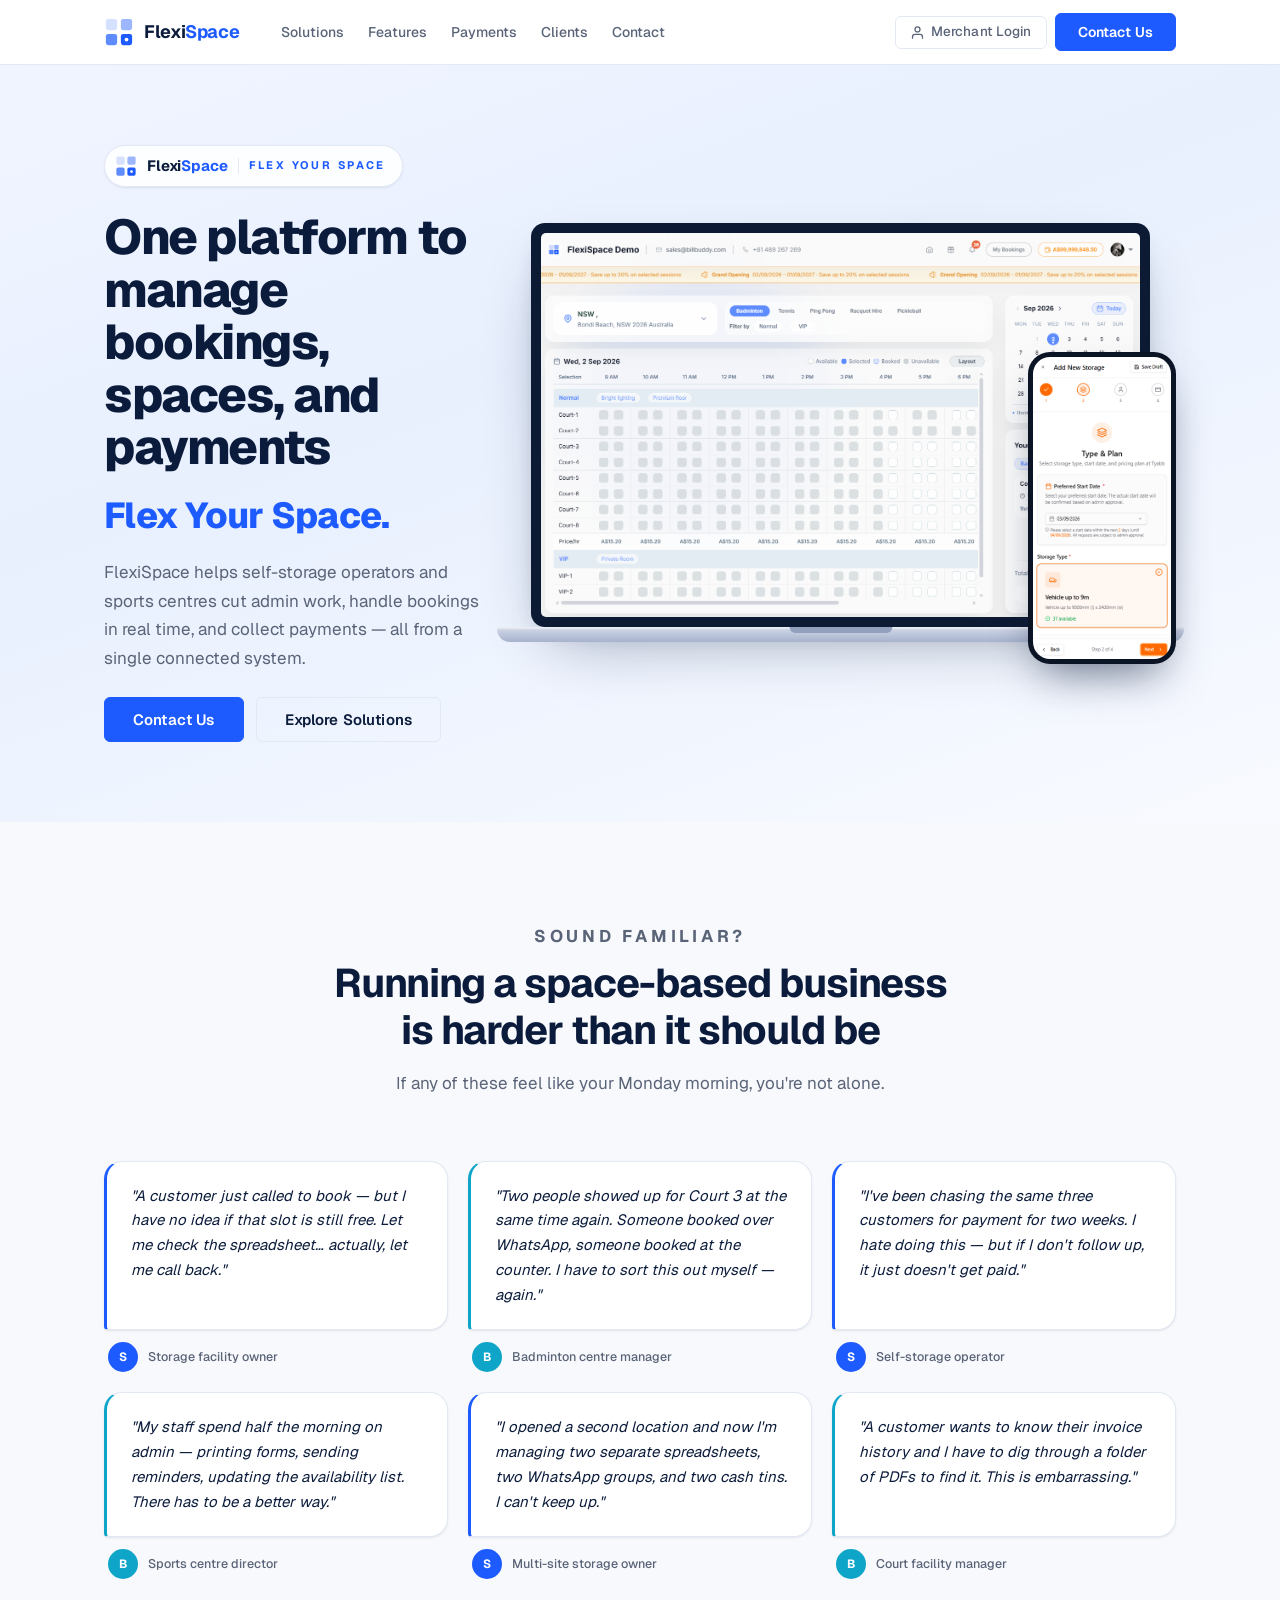
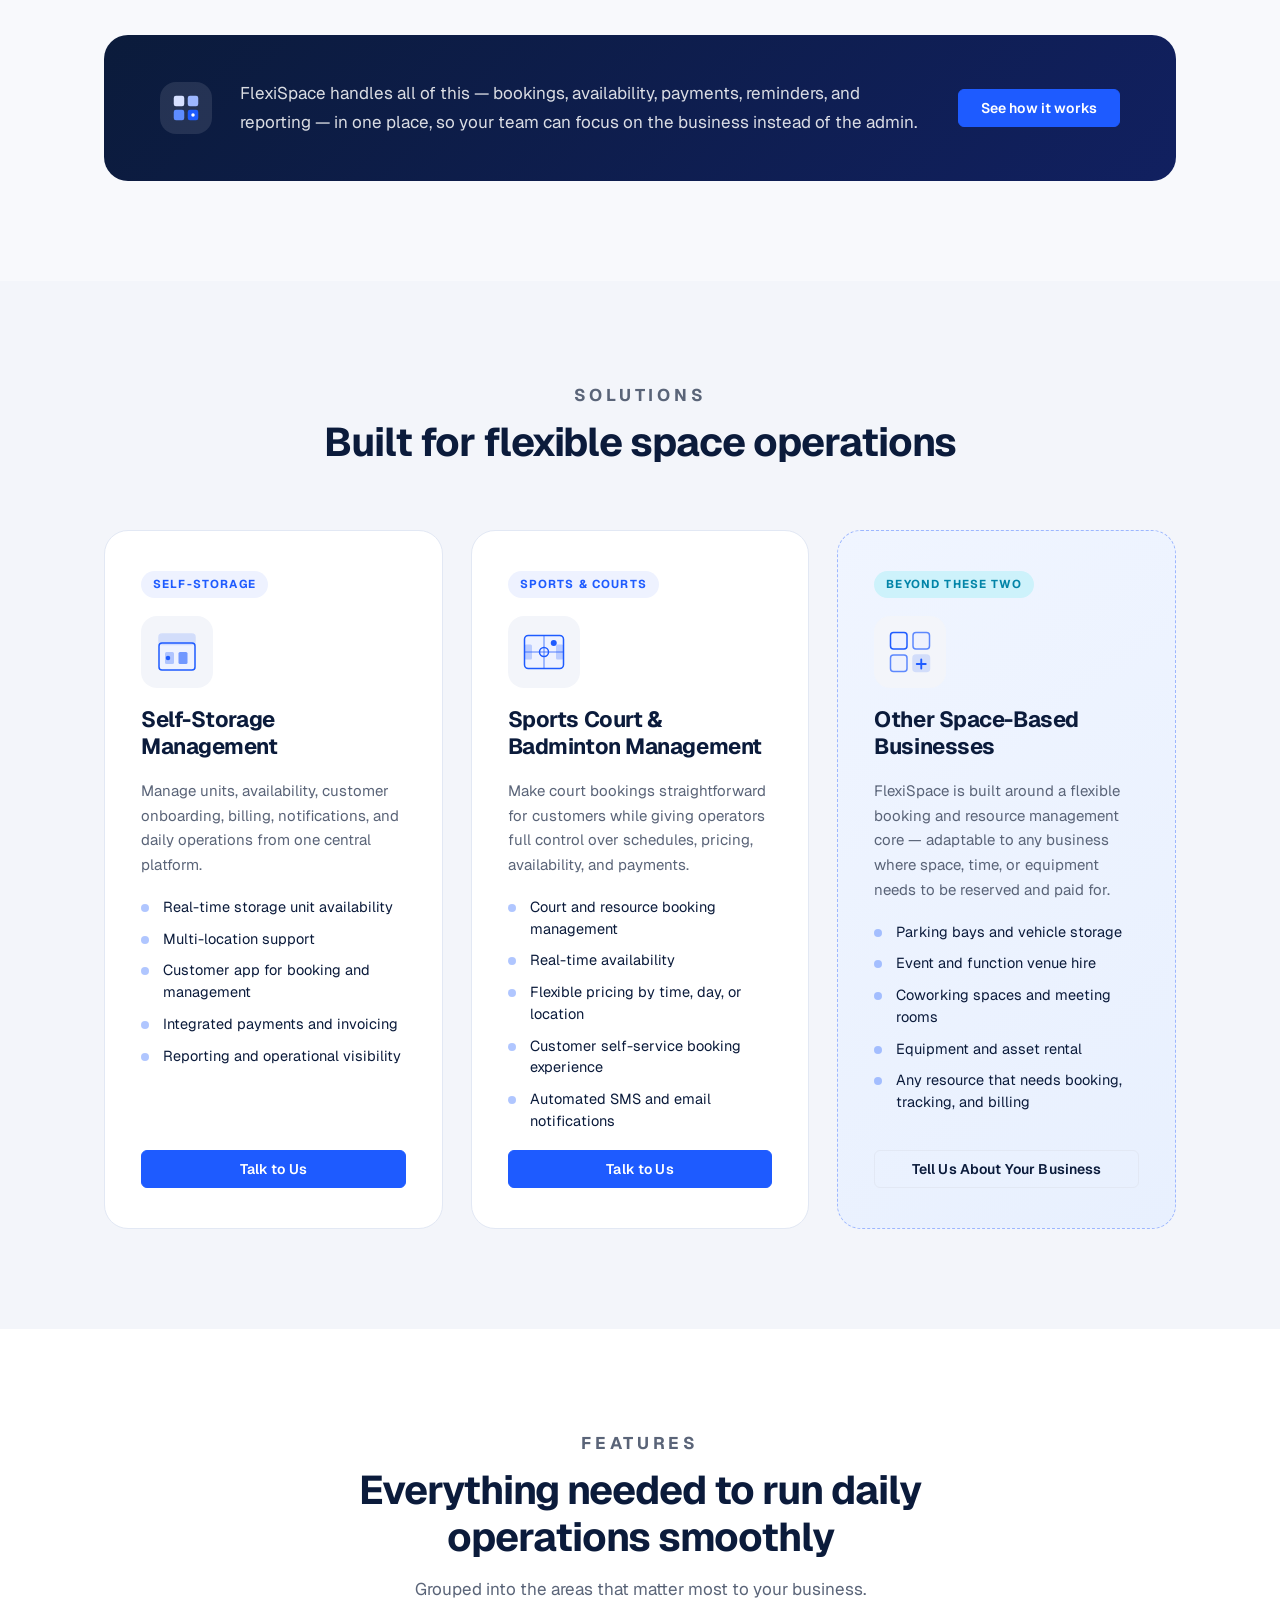
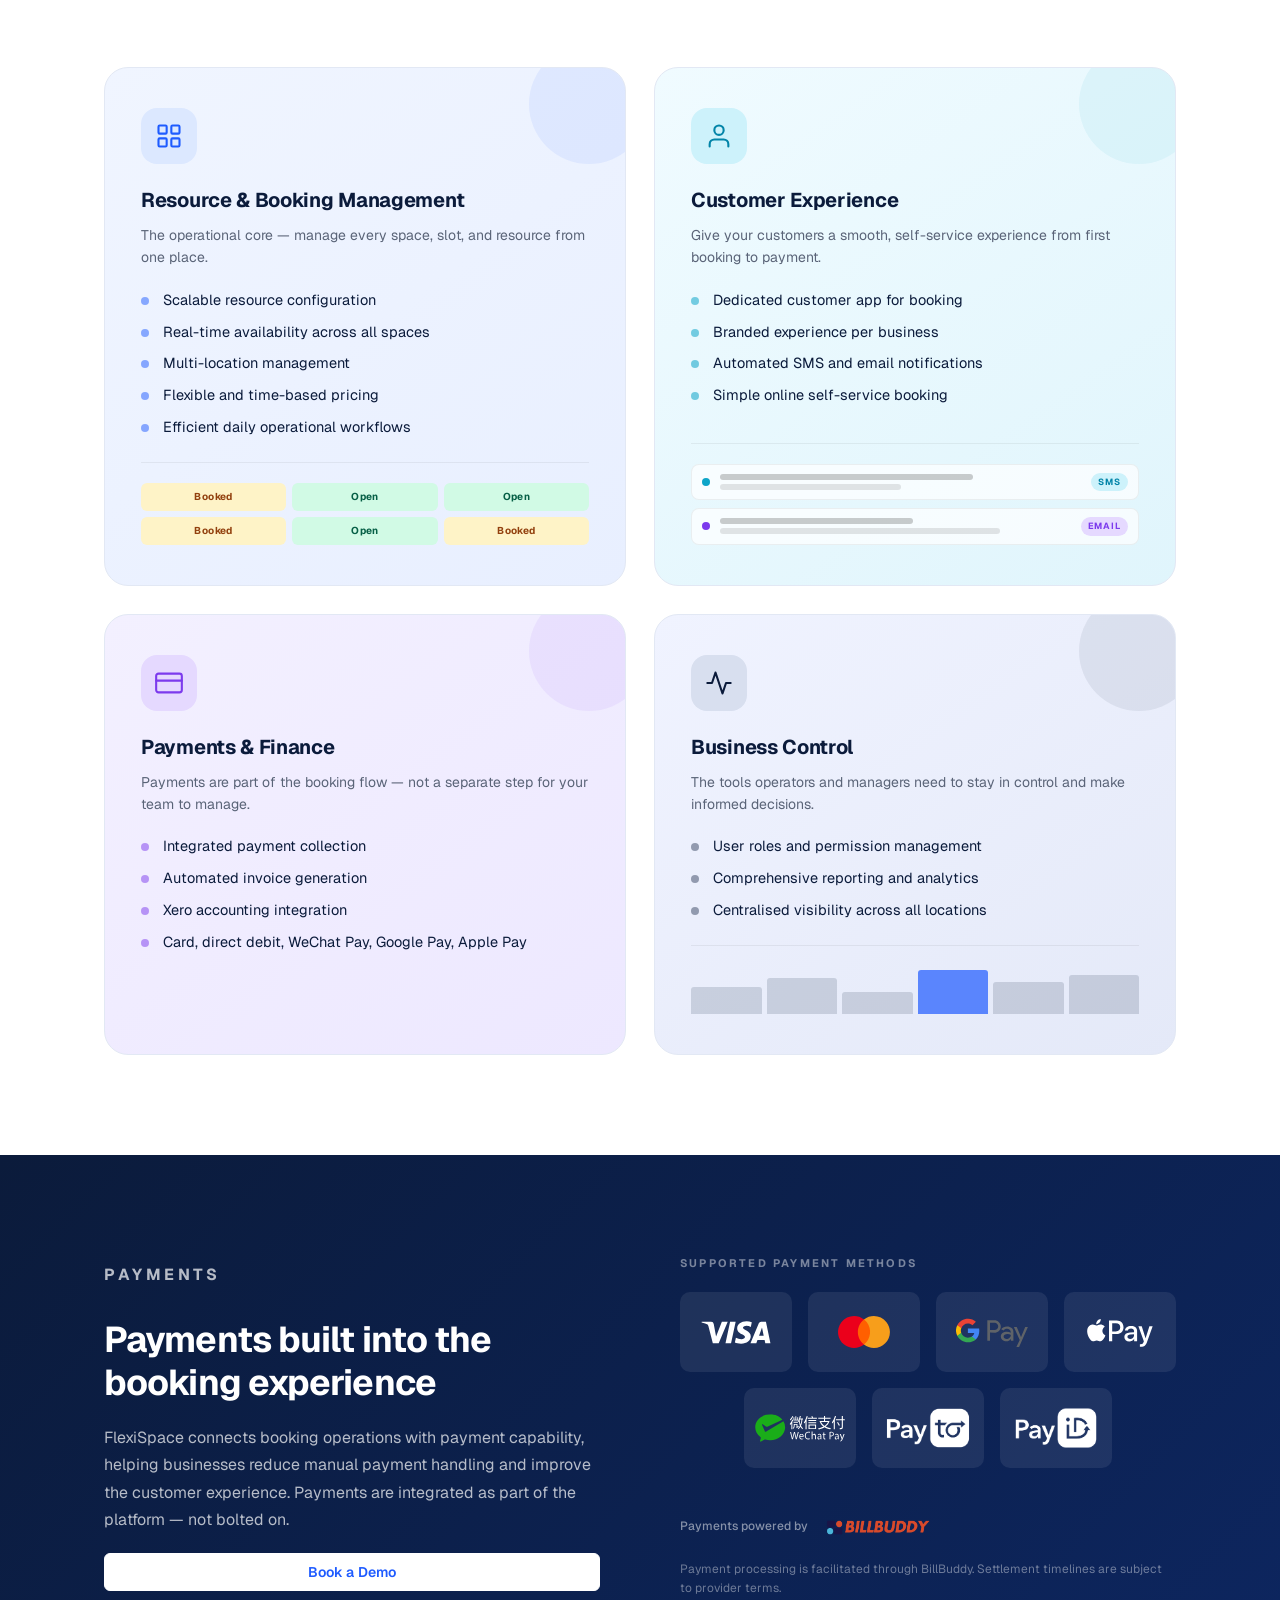
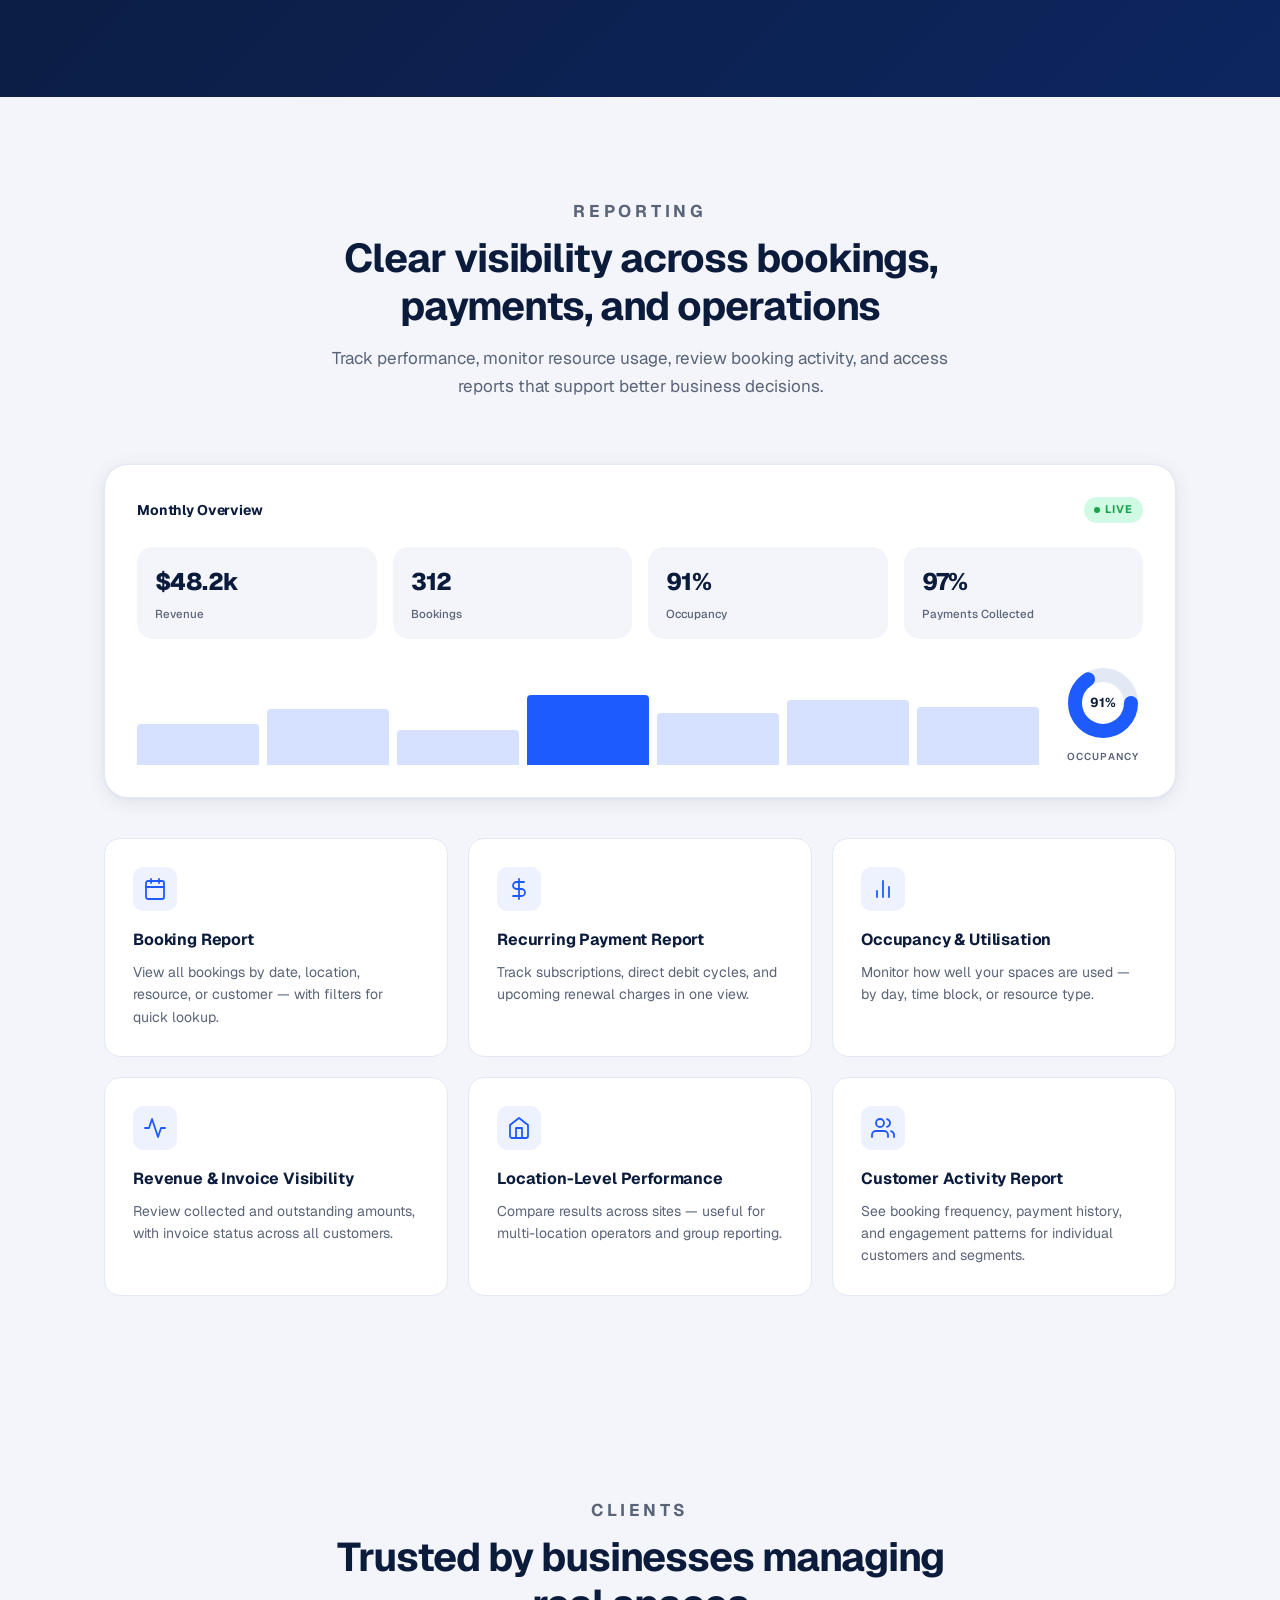
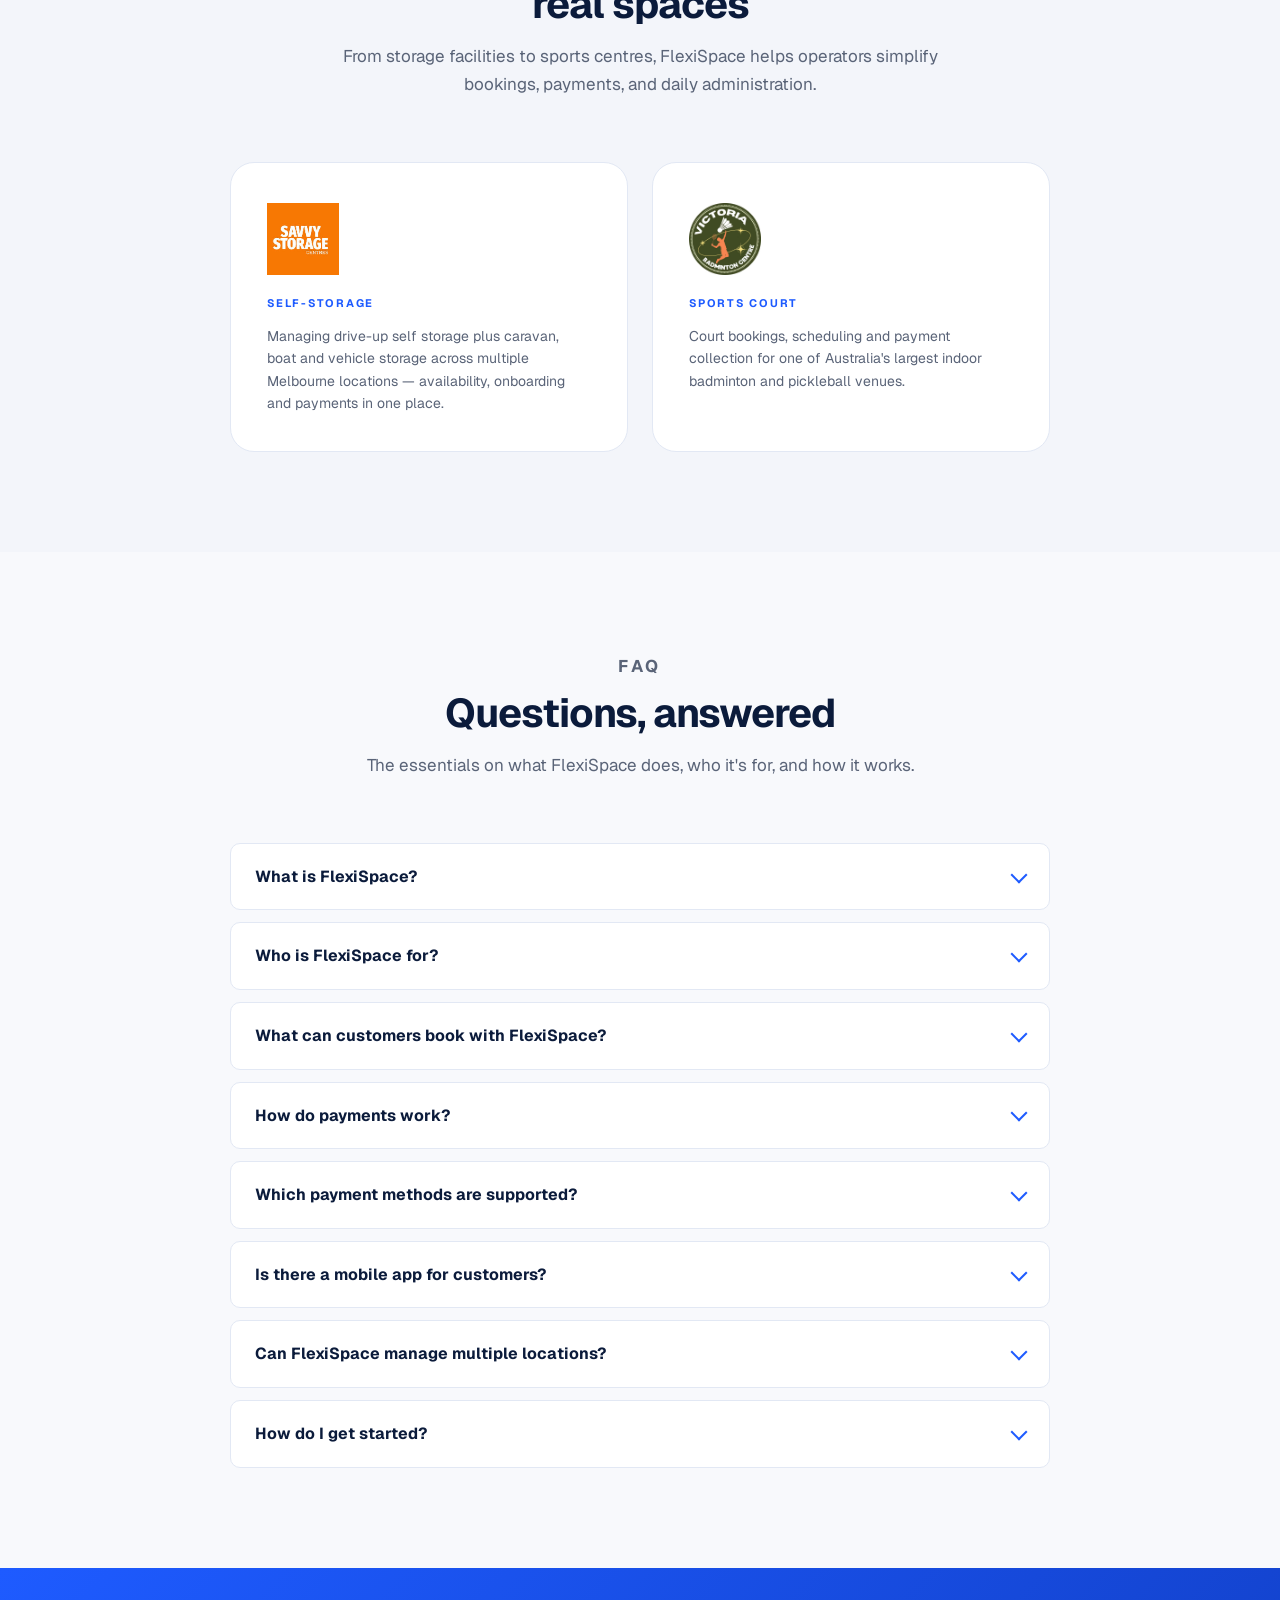
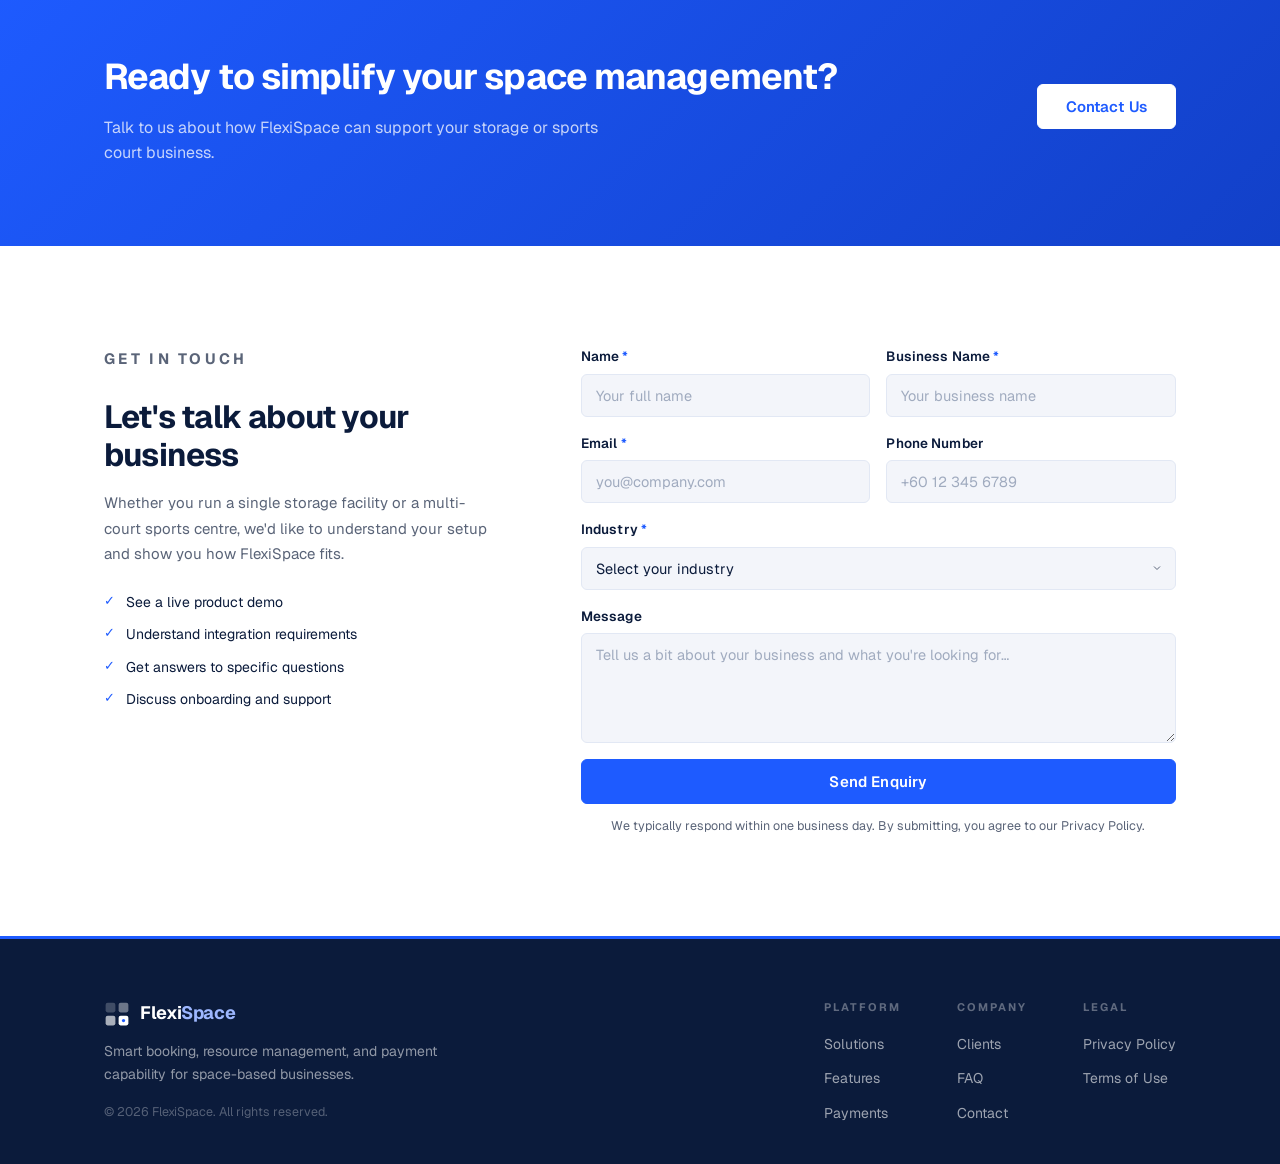
==== commit 63dfe71d: "content: add FAQ (with FAQPage schema), Privacy Policy & Terms pages - FAQ section (#faq): 8 native " ====
--- a/index.html
+++ b/index.html
@@ -6,12 +6,74 @@
   <meta name="viewport" content="width=device-width, initial-scale=1" />
   <meta name="description" content="FlexiSpace is a booking and payment platform for self-storage operators and sports court businesses. Manage availability, automate bookings, and collect payments in one place." />
   <meta name="keywords" content="self-storage management software, sports court booking software, badminton court booking system, resource booking management, space management software, booking and payment platform, storage unit management, real-time availability, integrated payments" />
-
+  <meta name="author" content="Bill Buddy" />
+  <meta name="robots" content="index, follow, max-image-preview:large, max-snippet:-1" />
+  <link rel="canonical" href="https://flexispace.com.au/" />
+
+  <!-- Open Graph -->
+  <meta property="og:type" content="website" />
+  <meta property="og:site_name" content="FlexiSpace" />
+  <meta property="og:url" content="https://flexispace.com.au/" />
+  <meta property="og:title" content="FlexiSpace — Smart Booking &amp; Resource Management Software" />
+  <meta property="og:description" content="One platform to manage bookings, spaces and payments — for self-storage operators and sports &amp; court venues. Real-time availability and integrated payments." />
+  <meta property="og:image" content="https://flexispace.com.au/assets/og-image.png" />
+  <meta property="og:image:width" content="1200" />
+  <meta property="og:image:height" content="630" />
+  <meta property="og:image:alt" content="FlexiSpace — Flex Your Space. Smart booking, spaces and payments." />
+  <meta property="og:locale" content="en_AU" />
+
+  <!-- Twitter -->
+  <meta name="twitter:card" content="summary_large_image" />
+  <meta name="twitter:title" content="FlexiSpace — Smart Booking &amp; Resource Management Software" />
+  <meta name="twitter:description" content="One platform to manage bookings, spaces and payments — for self-storage operators and sports &amp; court venues." />
+  <meta name="twitter:image" content="https://flexispace.com.au/assets/og-image.png" />
+
+  <meta name="theme-color" content="#1E5BFF" />
   <link rel="icon" type="image/svg+xml" href="assets/svg/flexispace-icon.svg" />
+  <link rel="apple-touch-icon" href="assets/apple-touch-icon.png" />
   <link rel="preconnect" href="https://fonts.googleapis.com" />
   <link rel="preconnect" href="https://fonts.gstatic.com" crossorigin />
   <link href="https://fonts.googleapis.com/css2?family=Geist:wght@400;500;600;700;800&family=Manrope:wght@400;500;600;700;800&display=swap" rel="stylesheet" />
   <link rel="stylesheet" href="styles.css" />
+
+  <!-- Structured data (SEO + AI answer engines) -->
+  <script type="application/ld+json">
+  {
+    "@context": "https://schema.org",
+    "@graph": [
+      {
+        "@type": "Organization",
+        "@id": "https://flexispace.com.au/#organization",
+        "name": "FlexiSpace",
+        "url": "https://flexispace.com.au/",
+        "logo": "https://flexispace.com.au/assets/og-image.png",
+        "email": "sales@billbuddy.com",
+        "description": "FlexiSpace is a booking and payment platform for self-storage operators and sports/court businesses, built by Bill Buddy.",
+        "parentOrganization": { "@type": "Organization", "name": "Bill Buddy" },
+        "areaServed": { "@type": "Country", "name": "Australia" }
+      },
+      {
+        "@type": "WebSite",
+        "@id": "https://flexispace.com.au/#website",
+        "url": "https://flexispace.com.au/",
+        "name": "FlexiSpace",
+        "publisher": { "@id": "https://flexispace.com.au/#organization" },
+        "inLanguage": "en-AU"
+      },
+      {
+        "@type": "SoftwareApplication",
+        "name": "FlexiSpace",
+        "applicationCategory": "BusinessApplication",
+        "operatingSystem": "Web, iOS, Android",
+        "url": "https://flexispace.com.au/",
+        "publisher": { "@id": "https://flexispace.com.au/#organization" },
+        "description": "Booking, resource management and integrated payments for self-storage operators and sports/court venues: real-time availability, multi-location management, automated invoicing and notifications, and reporting.",
+        "offers": { "@type": "Offer", "price": "0", "priceCurrency": "AUD", "description": "Contact FlexiSpace for pricing." },
+        "areaServed": { "@type": "Country", "name": "Australia" }
+      }
+    ]
+  }
+  </script>
 
   <!-- Plausible Analytics (cookieless) — pageviews + outbound links + file downloads -->
   <script defer data-domain="flexispace.com.au" src="https://plausible.io/js/script.file-downloads.outbound-links.js"></script>
@@ -93,7 +155,7 @@
     </div>
 
     <!-- Dual-device hero: desktop booking dashboard (laptop) + phone booking app -->
-    <div class="hero-visual" aria-hidden="true">
+    <div class="hero-visual">
       <div class="hero-shots">
         <div class="device-laptop">
           <div class="device-laptop__frame">
@@ -634,6 +696,95 @@
 
 
 <!-- ════════════════════════════════════════════════════════════
+     FAQ
+════════════════════════════════════════════════════════════ -->
+<section class="faq" id="faq" aria-labelledby="faq-title">
+  <div class="container">
+    <div class="section-head">
+      <p class="eyebrow">FAQ</p>
+      <h2 id="faq-title">Questions, answered</h2>
+      <p>The essentials on what FlexiSpace does, who it's for, and how it works.</p>
+    </div>
+
+    <div class="faq-list">
+      <details class="faq-item">
+        <summary>What is FlexiSpace?</summary>
+        <div class="faq-item__body">
+          <p>FlexiSpace is a booking and payment platform for space-based businesses — self-storage operators and sports/court venues. It manages bookings, real-time availability, payments, invoicing, notifications and reporting from one connected system.</p>
+        </div>
+      </details>
+
+      <details class="faq-item">
+        <summary>Who is FlexiSpace for?</summary>
+        <div class="faq-item__body">
+          <p>Self-storage operators (including caravan, boat and vehicle storage) and sports/court businesses such as badminton and pickleball centres. Its flexible booking core also suits other space-based operations like parking, event venues, coworking spaces and equipment hire.</p>
+        </div>
+      </details>
+
+      <details class="faq-item">
+        <summary>What can customers book with FlexiSpace?</summary>
+        <div class="faq-item__body">
+          <p>Any bookable space, slot or resource — storage units, courts, rooms or equipment — with real-time availability, flexible time-based pricing and a simple self-service online booking experience.</p>
+        </div>
+      </details>
+
+      <details class="faq-item">
+        <summary>How do payments work?</summary>
+        <div class="faq-item__body">
+          <p>Payments are built into the booking flow, not bolted on. FlexiSpace handles integrated payment collection, automated invoice generation and Xero accounting integration. Payment processing is facilitated through Bill Buddy.</p>
+        </div>
+      </details>
+
+      <details class="faq-item">
+        <summary>Which payment methods are supported?</summary>
+        <div class="faq-item__body">
+          <p>Card, direct debit, WeChat Pay, Google Pay, Apple Pay, PayTo and PayID.</p>
+        </div>
+      </details>
+
+      <details class="faq-item">
+        <summary>Is there a mobile app for customers?</summary>
+        <div class="faq-item__body">
+          <p>Yes — FlexiSpace includes a dedicated, branded customer app for booking and managing reservations, backed by automated SMS and email notifications.</p>
+        </div>
+      </details>
+
+      <details class="faq-item">
+        <summary>Can FlexiSpace manage multiple locations?</summary>
+        <div class="faq-item__body">
+          <p>Yes. It supports multi-location management with centralised visibility and location-level reporting across all of your sites.</p>
+        </div>
+      </details>
+
+      <details class="faq-item">
+        <summary>How do I get started?</summary>
+        <div class="faq-item__body">
+          <p>Get in touch through the <a href="#contact">contact form</a> or email <a href="mailto:sales@billbuddy.com">sales@billbuddy.com</a> to see a live demo and discuss onboarding for your storage or court business.</p>
+        </div>
+      </details>
+    </div>
+  </div>
+</section>
+
+<script type="application/ld+json">
+{
+  "@context": "https://schema.org",
+  "@type": "FAQPage",
+  "mainEntity": [
+    { "@type": "Question", "name": "What is FlexiSpace?", "acceptedAnswer": { "@type": "Answer", "text": "FlexiSpace is a booking and payment platform for space-based businesses — self-storage operators and sports/court venues. It manages bookings, real-time availability, payments, invoicing, notifications and reporting from one connected system." } },
+    { "@type": "Question", "name": "Who is FlexiSpace for?", "acceptedAnswer": { "@type": "Answer", "text": "Self-storage operators (including caravan, boat and vehicle storage) and sports/court businesses such as badminton and pickleball centres. Its flexible booking core also suits other space-based operations like parking, event venues, coworking spaces and equipment hire." } },
+    { "@type": "Question", "name": "What can customers book with FlexiSpace?", "acceptedAnswer": { "@type": "Answer", "text": "Any bookable space, slot or resource — storage units, courts, rooms or equipment — with real-time availability, flexible time-based pricing and a simple self-service online booking experience." } },
+    { "@type": "Question", "name": "How do payments work?", "acceptedAnswer": { "@type": "Answer", "text": "Payments are built into the booking flow, not bolted on. FlexiSpace handles integrated payment collection, automated invoice generation and Xero accounting integration. Payment processing is facilitated through Bill Buddy." } },
+    { "@type": "Question", "name": "Which payment methods are supported?", "acceptedAnswer": { "@type": "Answer", "text": "Card, direct debit, WeChat Pay, Google Pay, Apple Pay, PayTo and PayID." } },
+    { "@type": "Question", "name": "Is there a mobile app for customers?", "acceptedAnswer": { "@type": "Answer", "text": "Yes — FlexiSpace includes a dedicated, branded customer app for booking and managing reservations, backed by automated SMS and email notifications." } },
+    { "@type": "Question", "name": "Can FlexiSpace manage multiple locations?", "acceptedAnswer": { "@type": "Answer", "text": "Yes. It supports multi-location management with centralised visibility and location-level reporting across all of your sites." } },
+    { "@type": "Question", "name": "How do I get started?", "acceptedAnswer": { "@type": "Answer", "text": "Get in touch through the contact form or email sales@billbuddy.com to see a live demo and discuss onboarding for your storage or court business." } }
+  ]
+}
+</script>
+
+
+<!-- ════════════════════════════════════════════════════════════
      FINAL CTA
 ════════════════════════════════════════════════════════════ -->
 <section class="cta-band" aria-label="Call to action">
@@ -671,6 +822,8 @@
         <input type="hidden" name="access_key" value="c20a48f2-11ed-449d-ab73-9ecbb30e9c74" />
         <input type="hidden" name="subject" value="New FlexiSpace enquiry" />
         <input type="hidden" name="from_name" value="FlexiSpace website" />
+        <!-- Fallback landing for no-JS submits (JS otherwise shows the inline success message) -->
+        <input type="hidden" name="redirect" value="https://flexispace.com.au/" />
         <!-- Honeypot spam trap (hidden from real users) -->
         <input type="checkbox" name="botcheck" tabindex="-1" autocomplete="off" aria-hidden="true" style="display:none !important;" />
 
@@ -710,7 +863,7 @@
           <textarea id="f-message" name="message" rows="4" placeholder="Tell us a bit about your business and what you're looking for…"></textarea>
         </div>
         <button type="submit" class="btn btn-primary btn-lg btn-full">Send Enquiry</button>
-        <p class="form-note">We typically respond within one business day.</p>
+        <p class="form-note">We typically respond within one business day. By submitting, you agree to our <a href="privacy.html">Privacy Policy</a>.</p>
       </form>
 
       <div id="form-success" class="form-success" role="status" aria-live="polite">
@@ -754,7 +907,13 @@
       <div class="footer-col">
         <p class="footer-col__title">Company</p>
         <a href="#clients">Clients</a>
+        <a href="#faq">FAQ</a>
         <a href="#contact">Contact</a>
+      </div>
+      <div class="footer-col">
+        <p class="footer-col__title">Legal</p>
+        <a href="privacy.html">Privacy Policy</a>
+        <a href="terms.html">Terms of Use</a>
       </div>
     </nav>
 
--- a/styles.css
+++ b/styles.css
@@ -344,78 +344,6 @@
   z-index: 2;
 }
 
-/* ── Dashboard mockup (legacy, unused) ── */
-.dashboard-card {
-  width: 100%;
-  max-width: 400px;
-  background: #fff;
-  border-radius: var(--r-xl);
-  border: 1px solid var(--border);
-  box-shadow: var(--sh-lg);
-  padding: 20px;
-  font-size: 13px;
-}
-.db-header {
-  display: flex;
-  align-items: center;
-  justify-content: space-between;
-  margin-bottom: 18px;
-}
-.db-logo-row { display: flex; align-items: center; gap: 8px; }
-.db-brand { font-size: 14px; font-weight: 700; color: var(--ink); letter-spacing: -.01em; }
-.db-location {
-  font-size: 11px; font-weight: 600; letter-spacing: .12em;
-  text-transform: uppercase; color: var(--muted);
-  background: var(--off); padding: 4px 10px; border-radius: 100px;
-}
-.db-stats {
-  display: grid;
-  grid-template-columns: repeat(3,1fr);
-  gap: 8px;
-  background: var(--off);
-  border-radius: var(--r);
-  padding: 14px 10px;
-  margin-bottom: 18px;
-}
-.db-stat { display: flex; flex-direction: column; align-items: center; gap: 2px; }
-.db-stat__val {
-  font-size: 18px; font-weight: 800; color: var(--ink); letter-spacing: -.02em;
-}
-.db-stat__val--green { color: var(--success); }
-.db-unit { font-size: 13px; }
-.db-stat__lbl { font-size: 10px; color: var(--muted); font-weight: 500; text-align: center; }
-.db-section-title {
-  font-size: 10px; font-weight: 700; letter-spacing: .18em; text-transform: uppercase;
-  color: var(--muted); margin-bottom: 8px;
-}
-.db-availability { display: flex; flex-direction: column; gap: 6px; }
-.db-avail-row {
-  display: flex; align-items: center; justify-content: space-between;
-  padding: 8px 10px; background: var(--off); border-radius: var(--r-sm);
-}
-.db-avail-name { font-size: 12px; font-weight: 500; color: var(--ink); }
-.db-avail-badge {
-  font-size: 10px; font-weight: 700; letter-spacing: .08em;
-  text-transform: uppercase; padding: 3px 8px; border-radius: 100px;
-}
-.db-avail-badge--booked   { background: #fef3c7; color: #92400e; }
-.db-avail-badge--available{ background: #d1fae5; color: #065f46; }
-
-.db-payments { display: flex; flex-direction: column; gap: 5px; }
-.db-pay-row {
-  display: flex; align-items: center; gap: 8px;
-  padding: 7px 10px; background: var(--off); border-radius: var(--r-sm);
-}
-.db-pay-name   { flex: 1; font-size: 12px; font-weight: 500; color: var(--ink); }
-.db-pay-method { font-size: 11px; color: var(--muted); }
-.db-pay-status {
-  font-size: 10px; font-weight: 700; text-transform: uppercase; letter-spacing: .08em;
-  padding: 2px 7px; border-radius: 100px;
-}
-.db-pay-status--paid    { background: #d1fae5; color: #065f46; }
-.db-pay-status--pending { background: #fef3c7; color: #92400e; }
-
-
 /* ════════════════════════════════════════════════════════════
    PAIN POINTS — Thought bubbles
 ════════════════════════════════════════════════════════════ */
@@ -727,25 +655,6 @@
   padding: 2px 7px; border-radius: 100px; background: #cdf2fb; color: #0284a8;
 }
 .fmv-notif__badge--email { background: #e5d9ff; color: #7c3aed; }
-
-/* Payment pills mini */
-.fmv-pay-row {
-  display: flex; flex-wrap: wrap; gap: 6px;
-}
-.fmv-pay-pill {
-  padding: 4px 10px;
-  border-radius: 100px;
-  font-size: 10px;
-  font-weight: 700;
-  letter-spacing: .06em;
-  background: rgba(255,255,255,.8);
-  border: 1px solid rgba(0,0,0,.1);
-  color: var(--ink);
-}
-.fmv-pay-pill--visa { background: #1A1F71; color: #fff; }
-.fmv-pay-pill--mc   { background: #252525; color: #fff; }
-.fmv-pay-pill--wc   { background: #09be5d; color: #fff; }
-.fmv-pay-pill--gp   { background: #4285f4; color: #fff; }
 
 /* Bar chart mini */
 .fmv-chart {
@@ -1029,7 +938,7 @@
 .form-success {
   display: none;
   padding: 28px 24px;
-  border: 1px solid var(--line, #e2e8f4);
+  border: 1px solid var(--border);
   border-radius: 14px;
   background: #f2f8f2;
   text-align: center;
@@ -1037,6 +946,105 @@
 .form-success.visible { display: block; }
 .form-success h3 { margin: 0 0 6px; color: var(--ink, #0b1b3b); }
 .form-success p { margin: 0; color: var(--muted, #5a6478); }
+
+
+/* ════════════════════════════════════════════════════════════
+   LEGAL PAGES (privacy / terms)
+════════════════════════════════════════════════════════════ */
+.legal-header {
+  background: #fff;
+  border-bottom: 1px solid var(--border);
+  position: sticky; top: 0; z-index: 50;
+}
+.legal-header .container {
+  display: flex; align-items: center; justify-content: space-between;
+  height: 64px;
+}
+.legal-header a.back { font-size: 14px; font-weight: 600; color: var(--mark); text-decoration: none; }
+.legal-header a.back:hover { text-decoration: underline; }
+.legal { background: #fff; padding: 56px 0 80px; }
+.legal .container { max-width: 820px; }
+.legal h1 {
+  font-size: clamp(30px, 4vw, 40px); font-weight: 800; letter-spacing: -.025em;
+  color: var(--ink); margin-bottom: 6px;
+}
+.legal__updated { color: var(--muted); font-size: 14px; margin-bottom: 36px; }
+.legal h2 {
+  font-size: 20px; font-weight: 700; color: var(--ink); letter-spacing: -.01em;
+  margin: 34px 0 10px;
+}
+.legal p { color: #34405c; font-size: 15px; line-height: 1.7; margin-bottom: 12px; }
+.legal ul { margin: 6px 0 16px; padding-left: 22px; list-style: disc; }
+.legal ul ul { margin: 6px 0 6px; list-style: circle; }
+.legal li { color: #34405c; font-size: 15px; line-height: 1.6; margin-bottom: 5px; padding-left: 4px; }
+.legal li::marker { color: var(--mark); }
+.legal a { color: var(--mark); }
+.legal__note {
+  background: #fff8e6; border: 1px solid #f4d97a; border-radius: var(--r);
+  padding: 14px 18px; font-size: 13.5px; color: #7a5c00; margin-bottom: 32px;
+}
+
+
+/* ════════════════════════════════════════════════════════════
+   FAQ
+════════════════════════════════════════════════════════════ */
+.faq {
+  background: #f8f9fc;
+  padding: var(--section-py) 0;
+}
+.faq-list {
+  max-width: 820px;
+  margin: 0 auto;
+  display: flex;
+  flex-direction: column;
+  gap: 12px;
+}
+.faq-item {
+  background: #fff;
+  border: 1px solid var(--border);
+  border-radius: var(--r);
+  overflow: hidden;
+  transition: border-color .15s ease, box-shadow .15s ease;
+}
+.faq-item[open] {
+  border-color: var(--mark);
+  box-shadow: var(--sh-sm);
+}
+.faq-item summary {
+  list-style: none;
+  cursor: pointer;
+  padding: 20px 24px;
+  font-size: 16px;
+  font-weight: 700;
+  color: var(--ink);
+  display: flex;
+  align-items: center;
+  justify-content: space-between;
+  gap: 16px;
+}
+.faq-item summary::-webkit-details-marker { display: none; }
+.faq-item summary::after {
+  content: "";
+  flex-shrink: 0;
+  width: 12px; height: 12px;
+  border-right: 2px solid var(--mark);
+  border-bottom: 2px solid var(--mark);
+  transform: rotate(45deg);
+  transition: transform .2s ease;
+  margin-top: -4px;
+}
+.faq-item[open] summary::after { transform: rotate(-135deg); margin-top: 2px; }
+.faq-item summary:focus-visible { outline: 2px solid var(--mark); outline-offset: -2px; }
+.faq-item__body {
+  padding: 0 24px 22px;
+}
+.faq-item__body p {
+  font-size: 15px;
+  line-height: 1.7;
+  color: var(--muted);
+  margin: 0;
+}
+.faq-item__body a { color: var(--mark); font-weight: 600; }
 
 
 /* ════════════════════════════════════════════════════════════
@@ -1251,9 +1259,7 @@
   .hero-inner         { grid-template-columns: 1fr; padding-bottom: 48px; }
   .hero-visual        { justify-content: center; }
   .hero-shots         { max-width: 500px; margin: 8px auto 0; }
-  .dashboard-card     { max-width: 100%; }
   .pain-thoughts      { grid-template-columns: 1fr; }
-  .thought--2, .thought--4, .thought--6 { margin-top: 0; }
   .solutions-grid     { grid-template-columns: 1fr; }
   .feature-categories { grid-template-columns: 1fr; }
   .payments-inner     { grid-template-columns: 1fr; gap: 40px; }
@@ -1280,9 +1286,6 @@
   .pay-grid  { gap: 10px; }
   .pay-badge { flex-basis: calc((100% - 20px) / 3); height: 64px; padding: 12px 14px; }
   .pain-resolution { padding: 28px 24px; flex-direction: column; gap: 18px; }
-  .dashboard-card { padding: 14px; }
-  .db-stats { padding: 10px 6px; }
-  .db-stat__val { font-size: 15px; }
   .hero-actions { flex-direction: column; }
   .hero-actions .btn { width: 100%; justify-content: center; }
   .feat-category { padding: 28px 24px; }
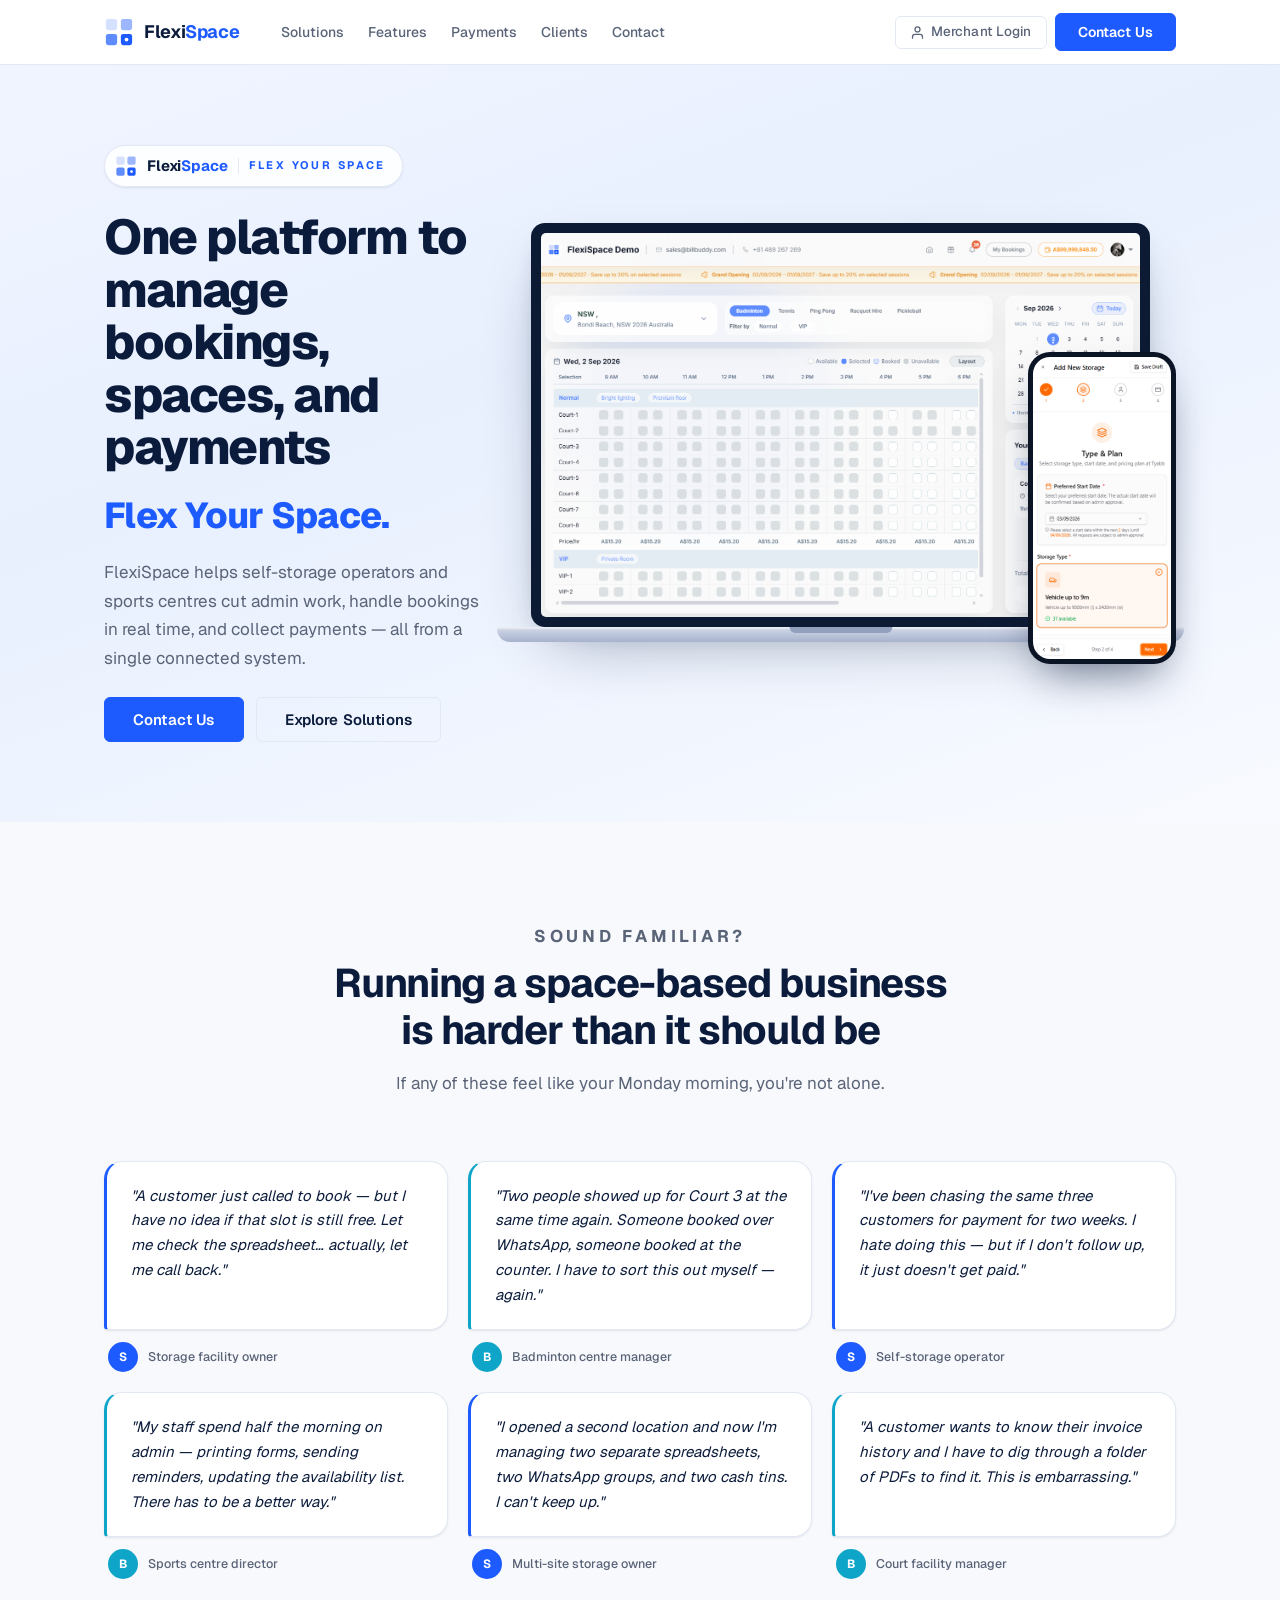
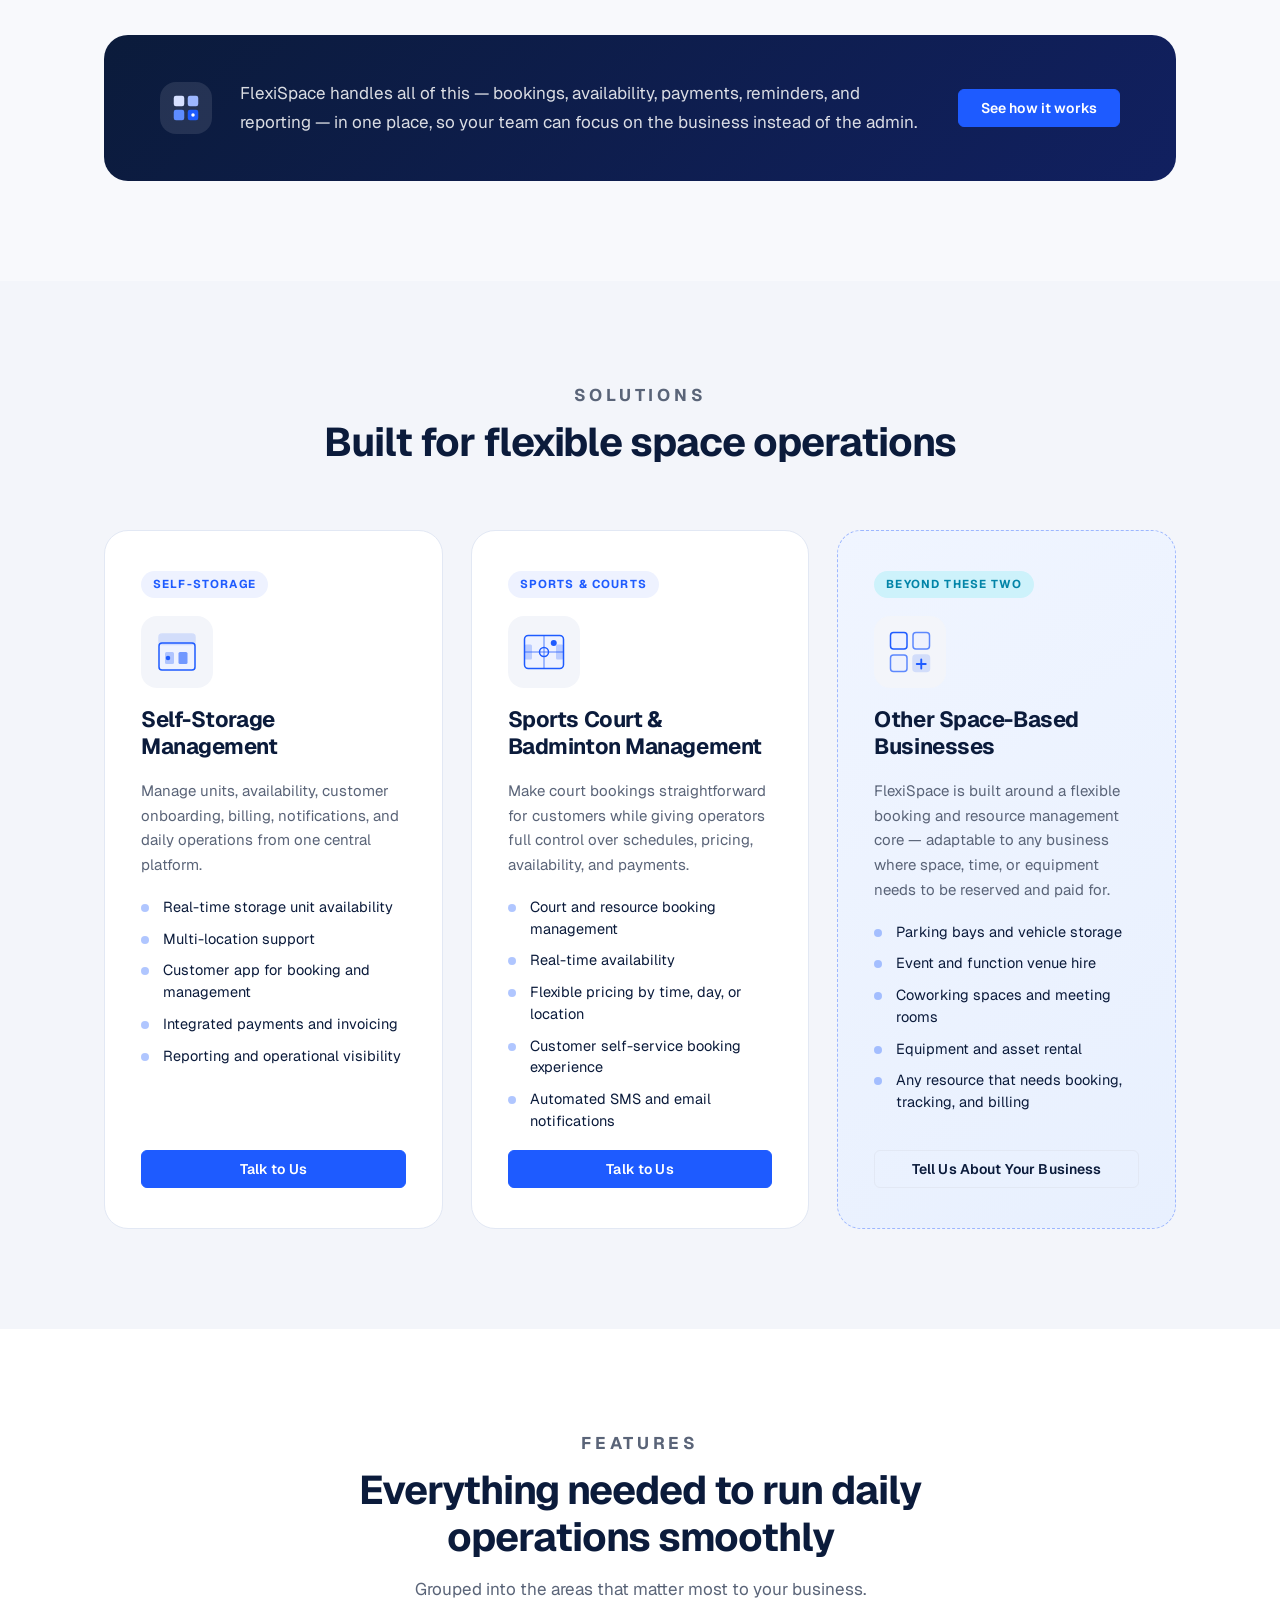
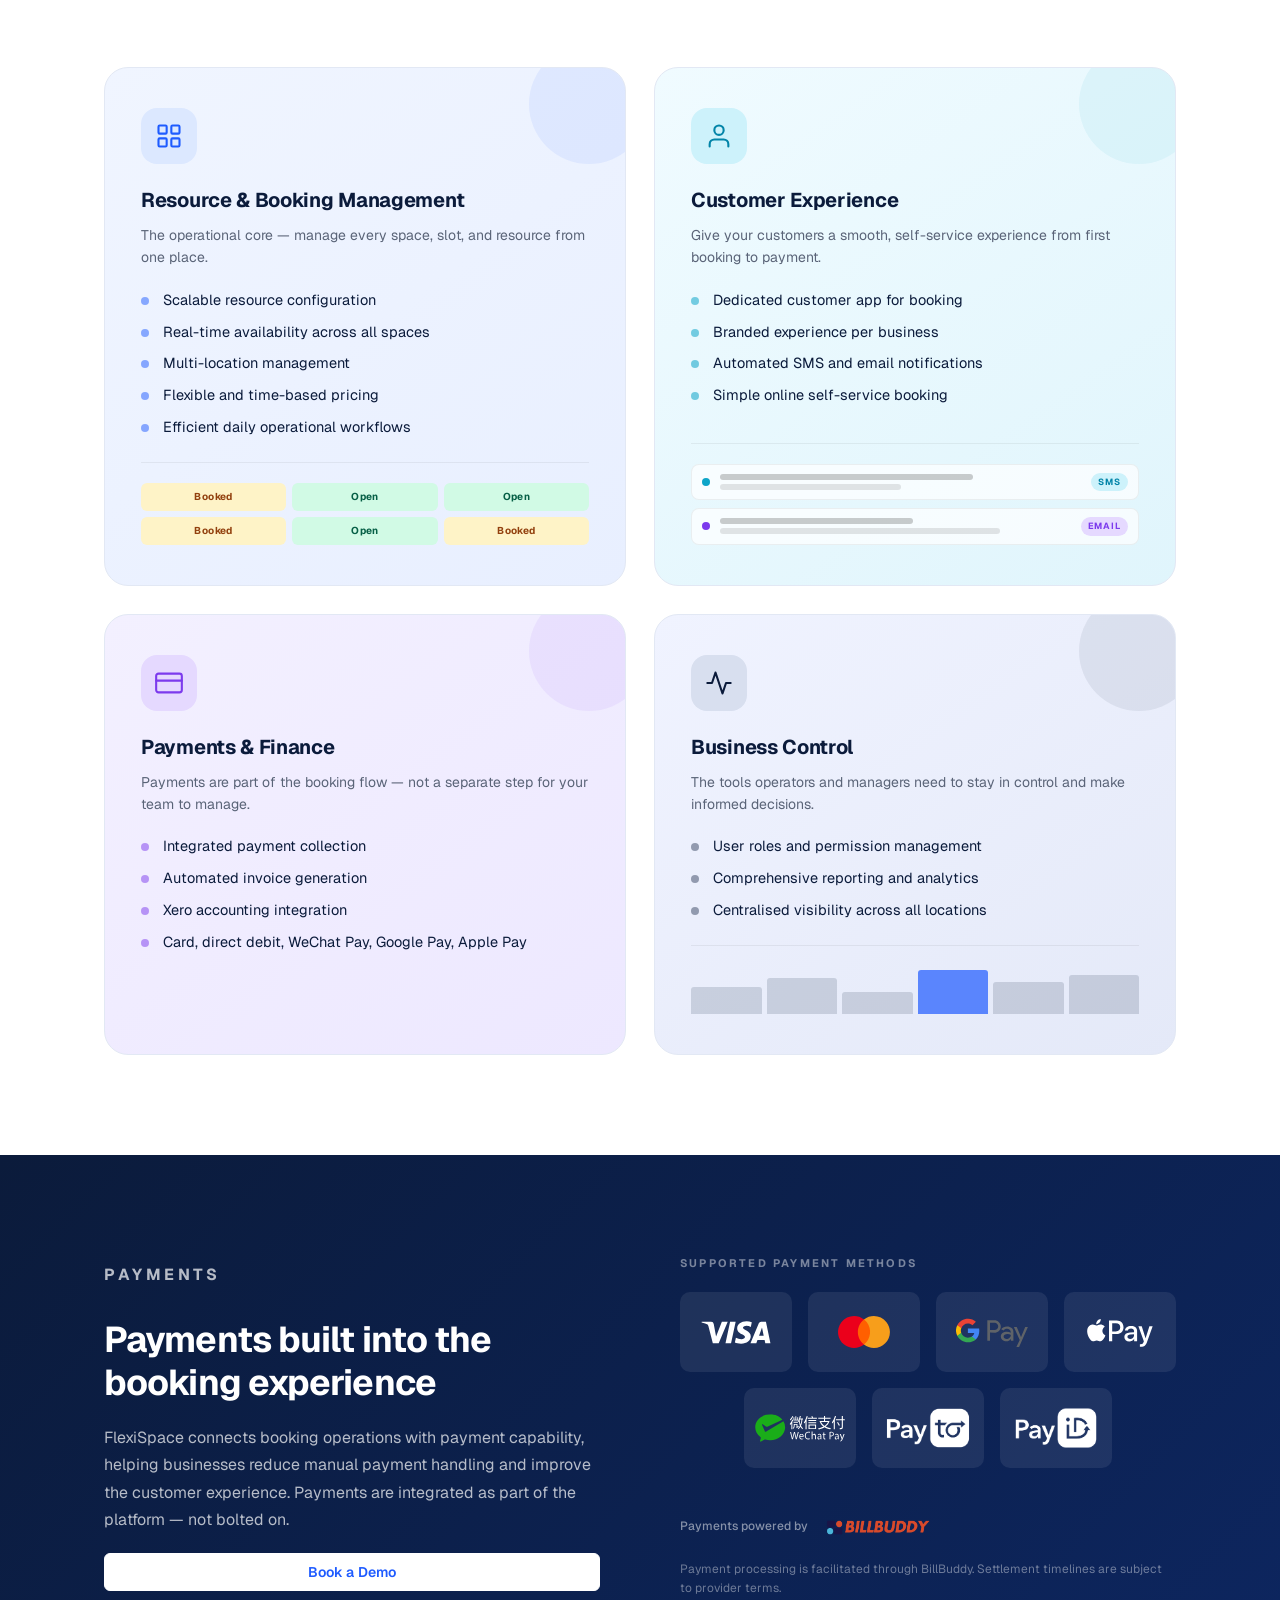
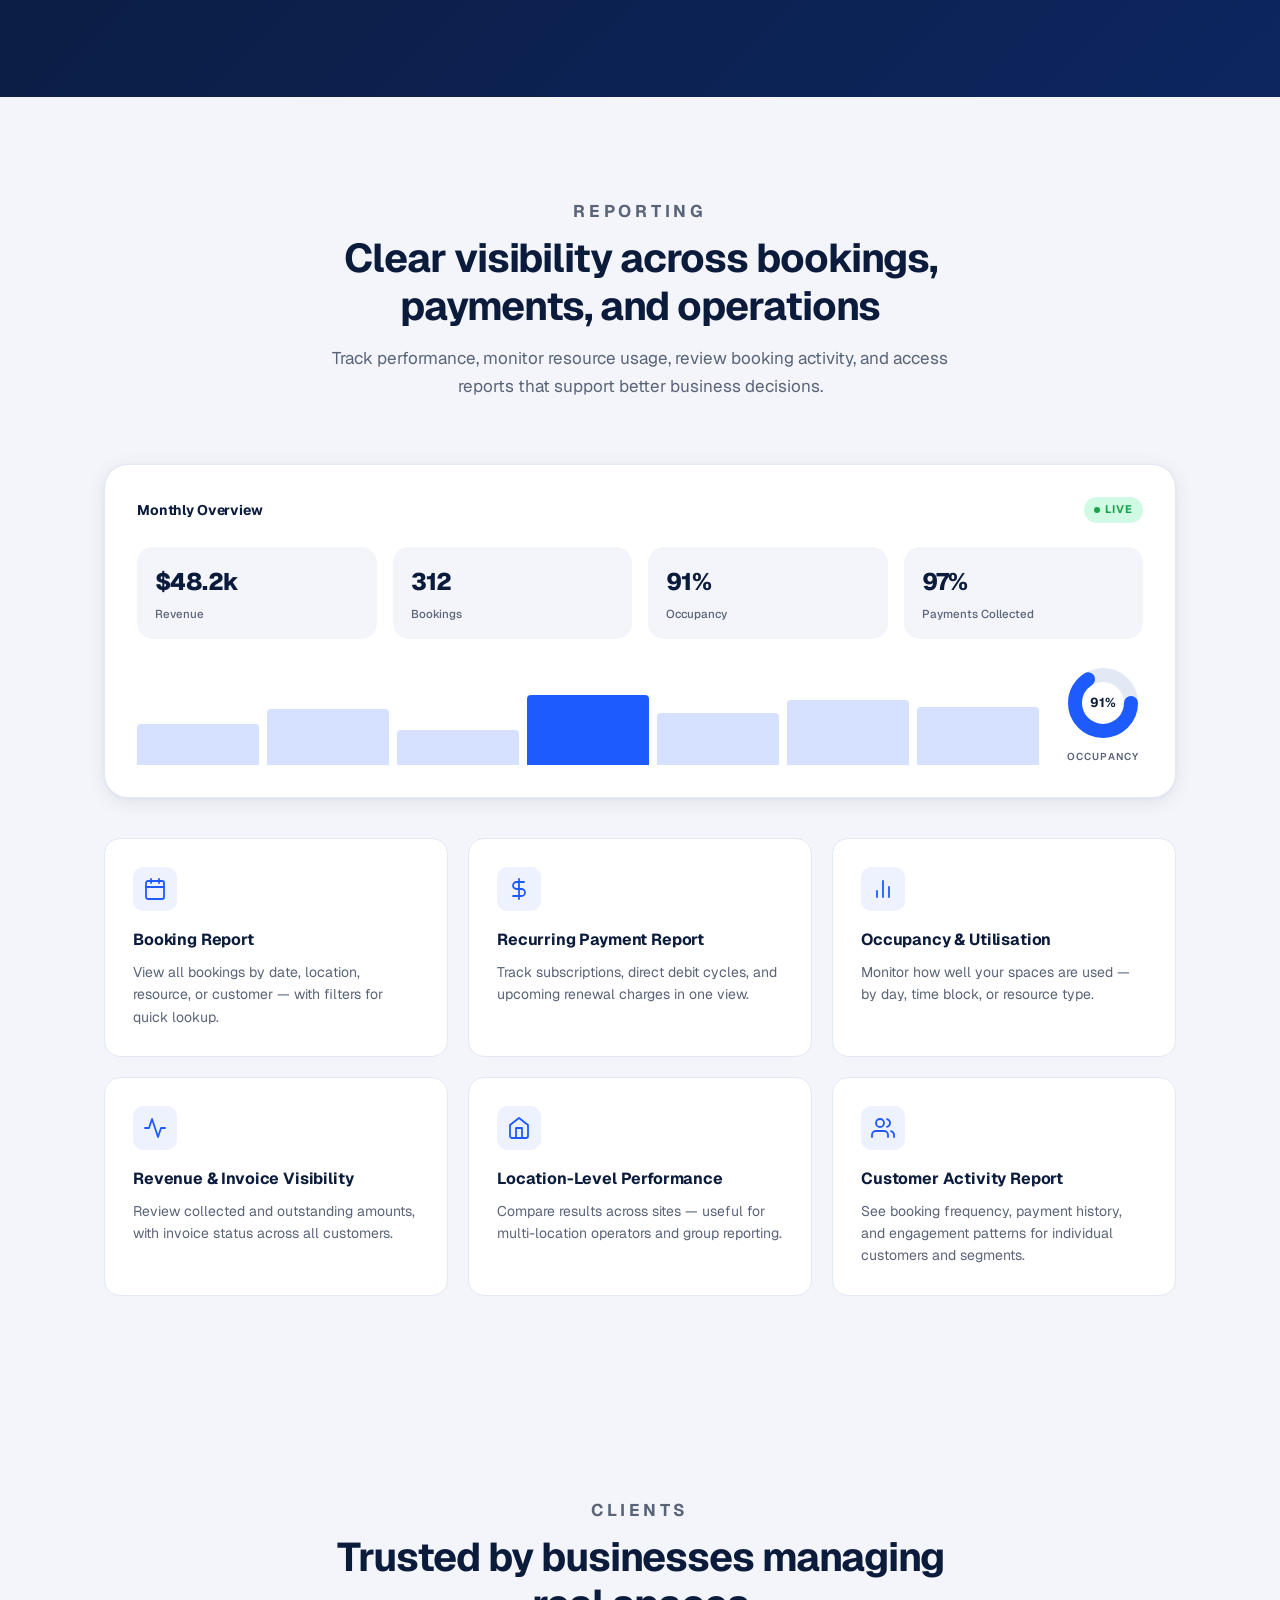
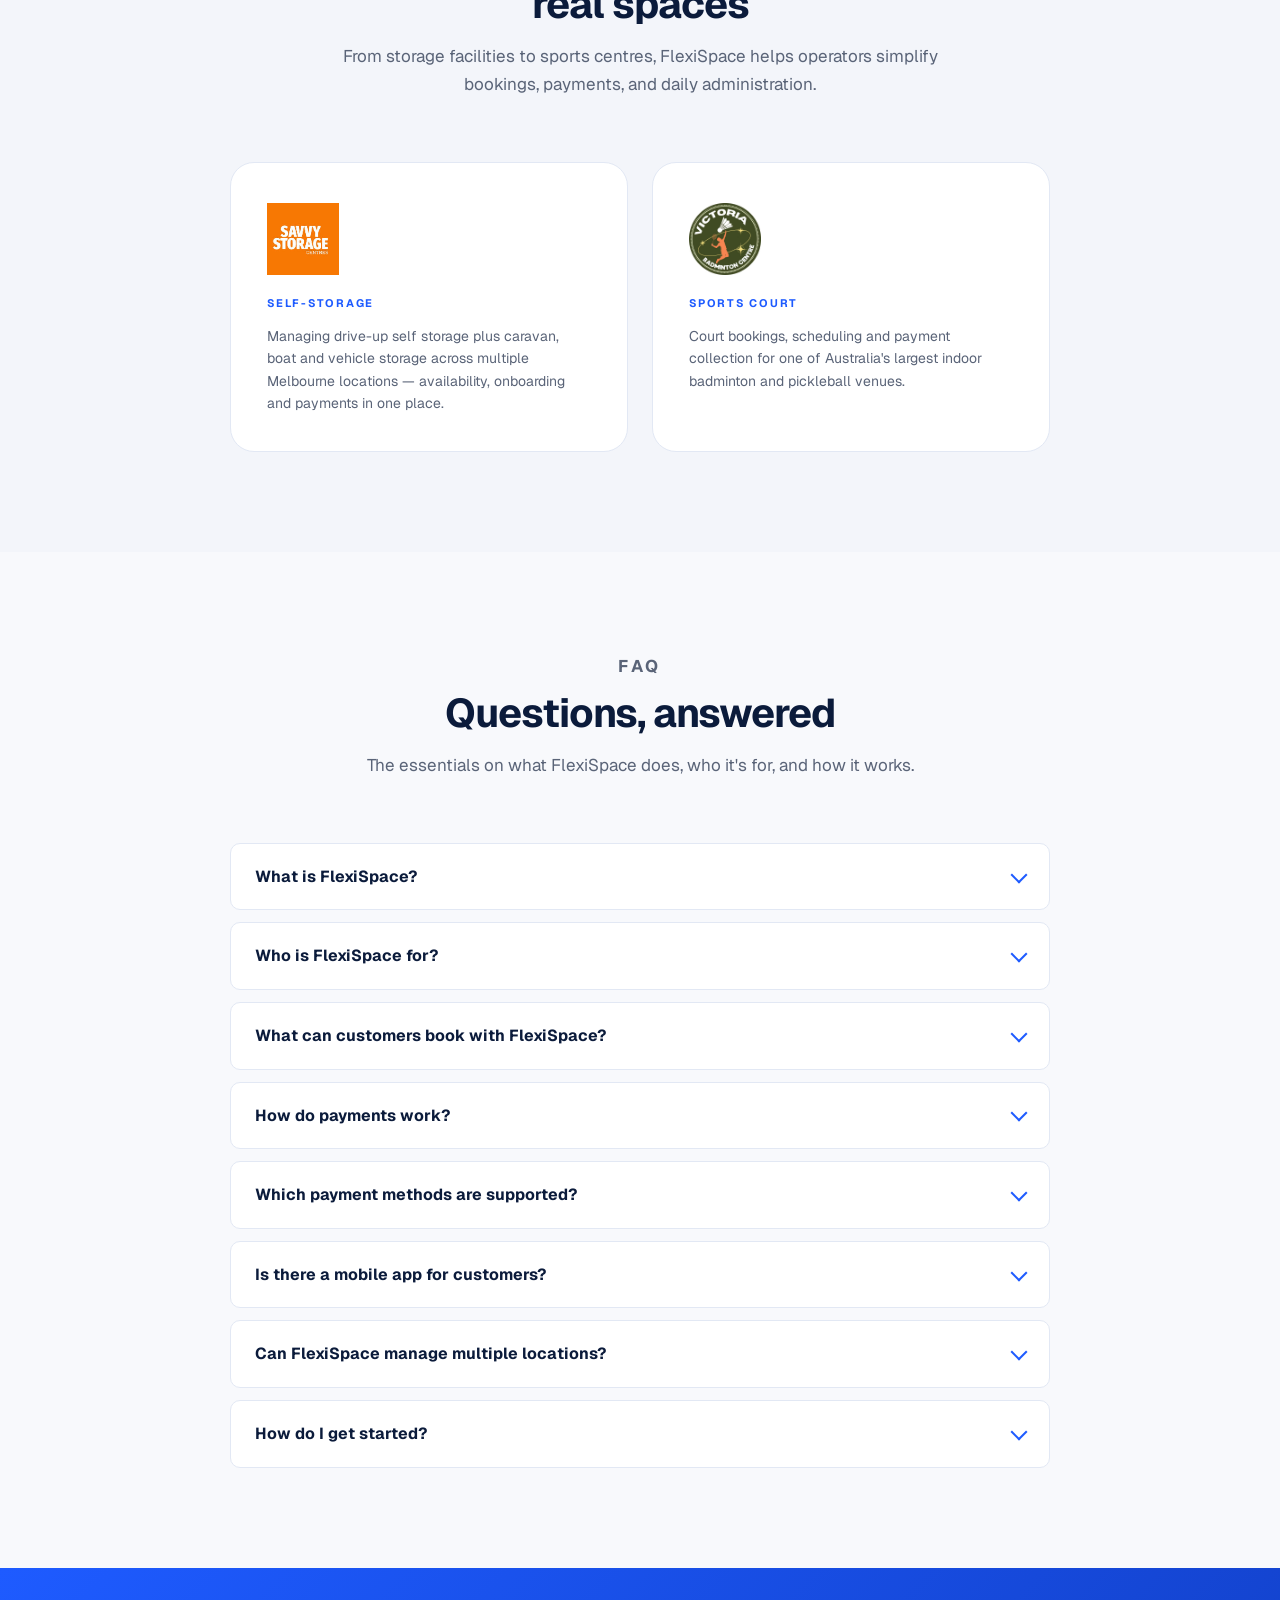
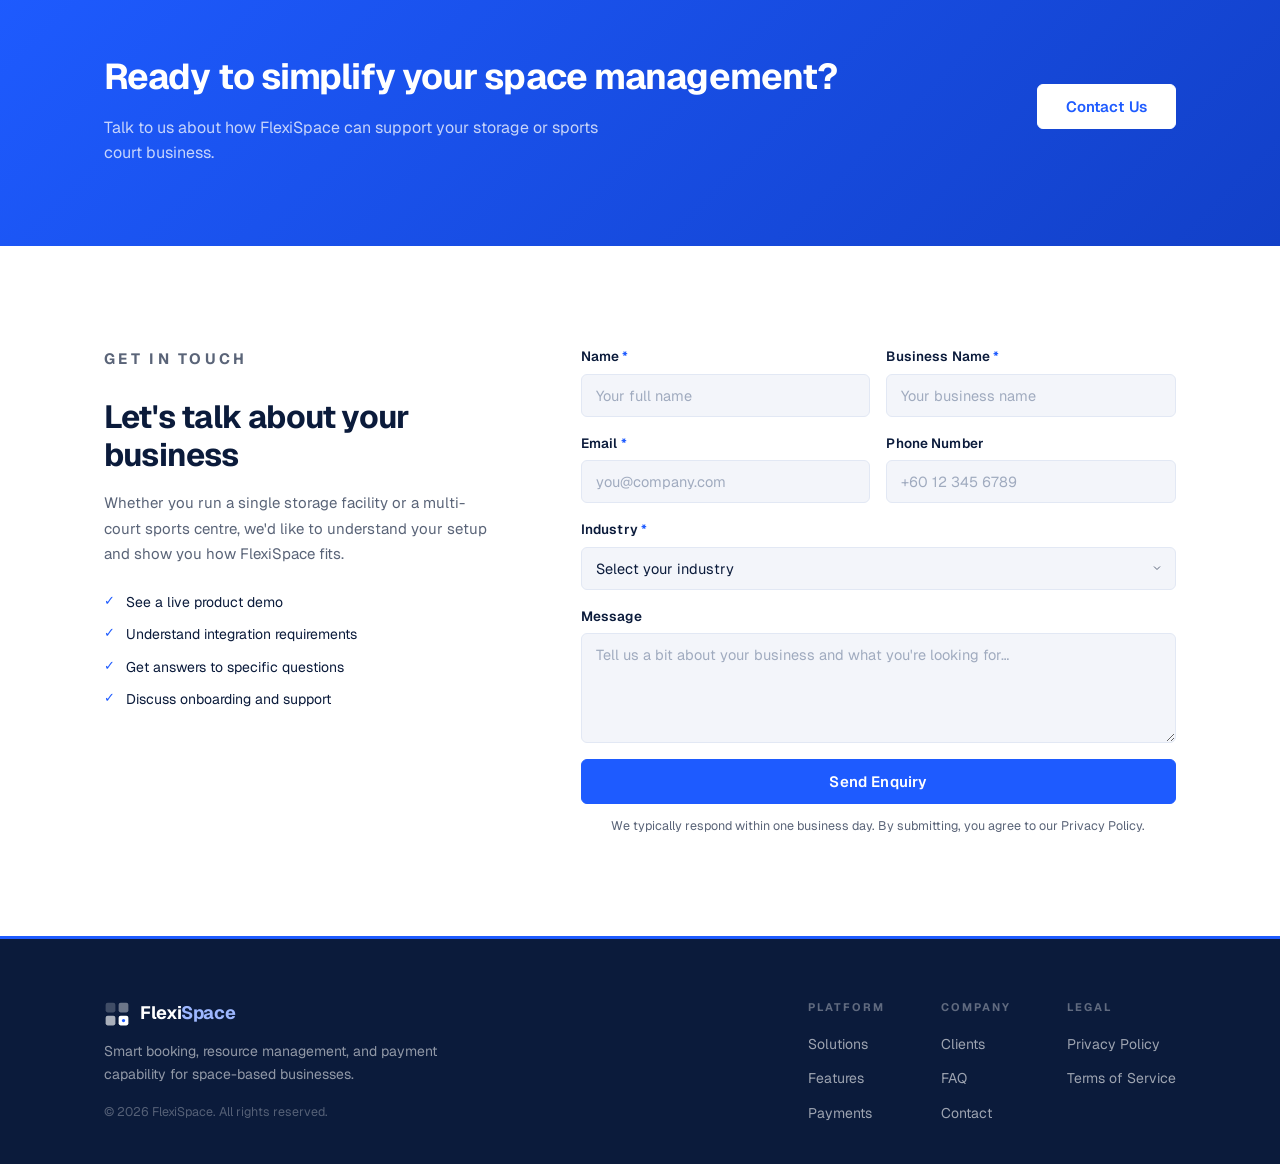
==== commit 0345ad82: "terms: replace with bespoke FlexiSpace Terms of Service (24 sections) Swap the FlexiRates-derived te" ====
--- a/index.html
+++ b/index.html
@@ -913,7 +913,7 @@
       <div class="footer-col">
         <p class="footer-col__title">Legal</p>
         <a href="privacy.html">Privacy Policy</a>
-        <a href="terms.html">Terms of Use</a>
+        <a href="terms.html">Terms of Service</a>
       </div>
     </nav>
 
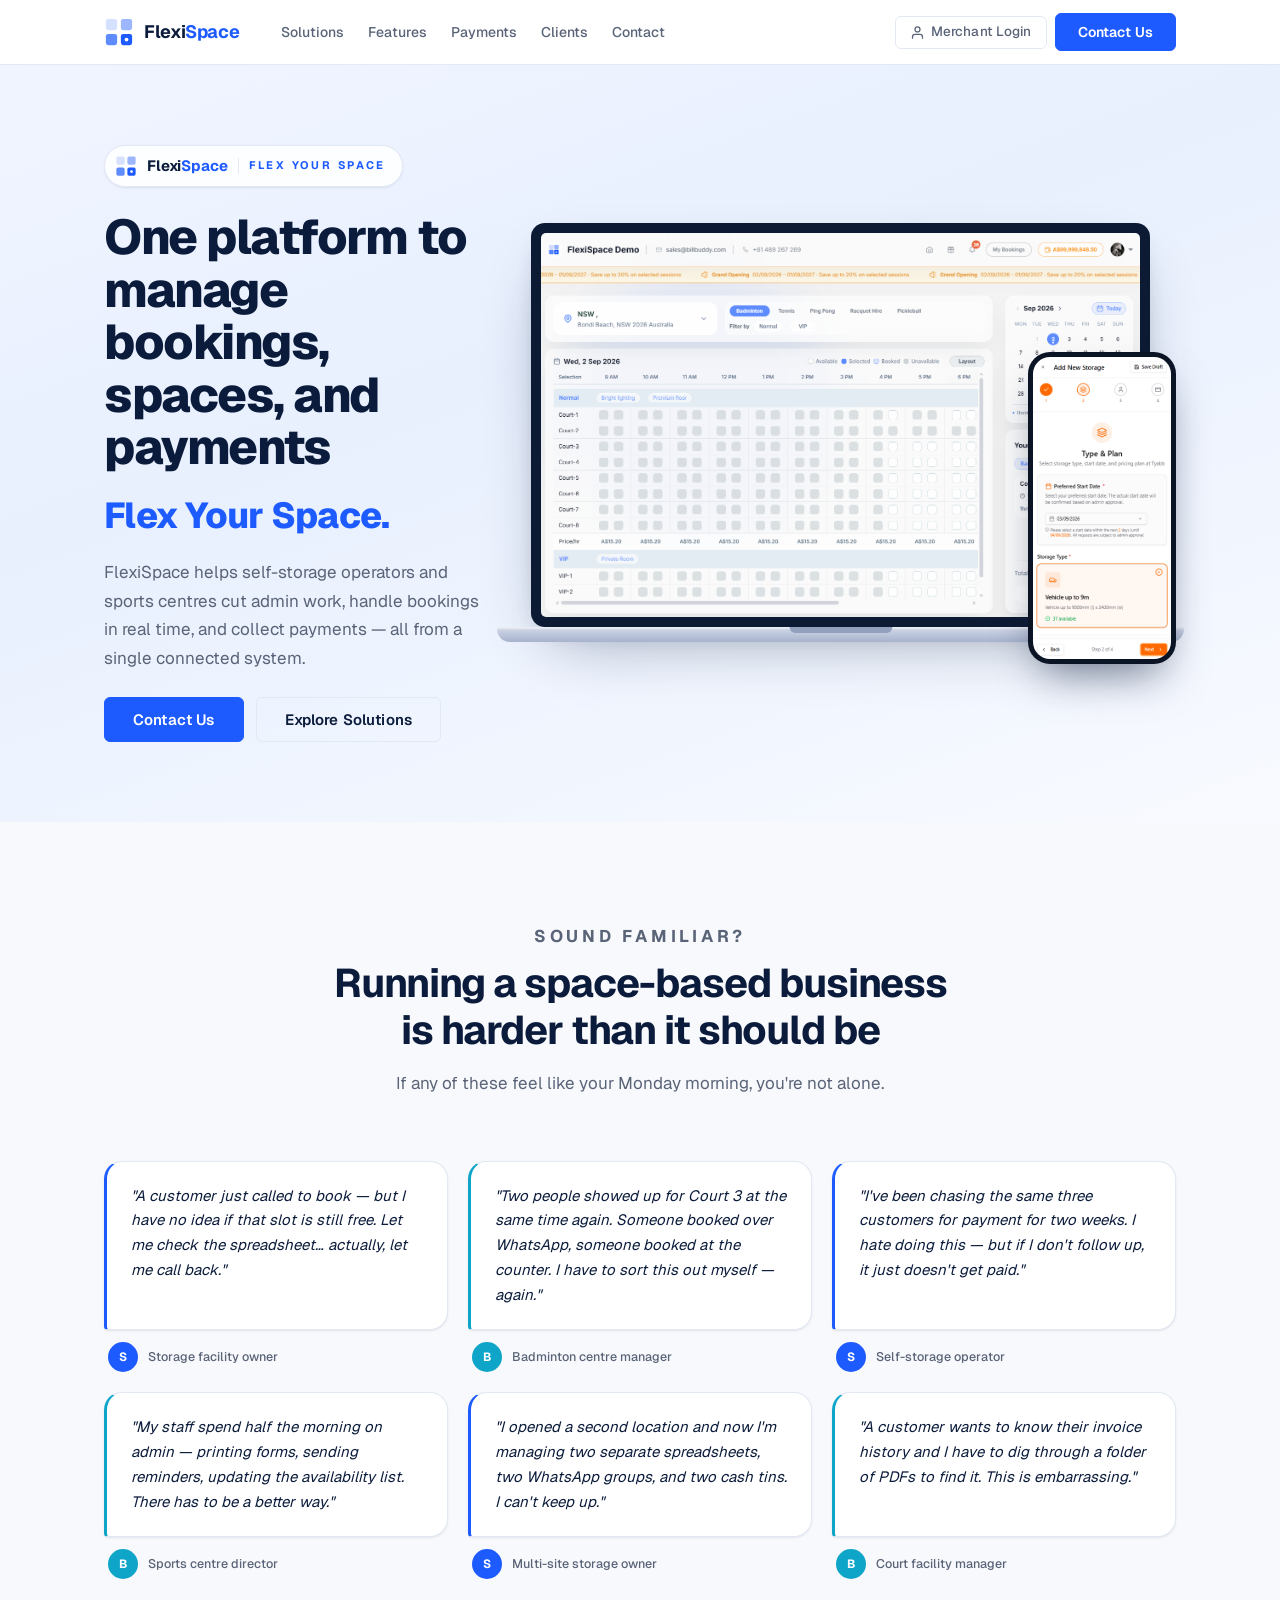
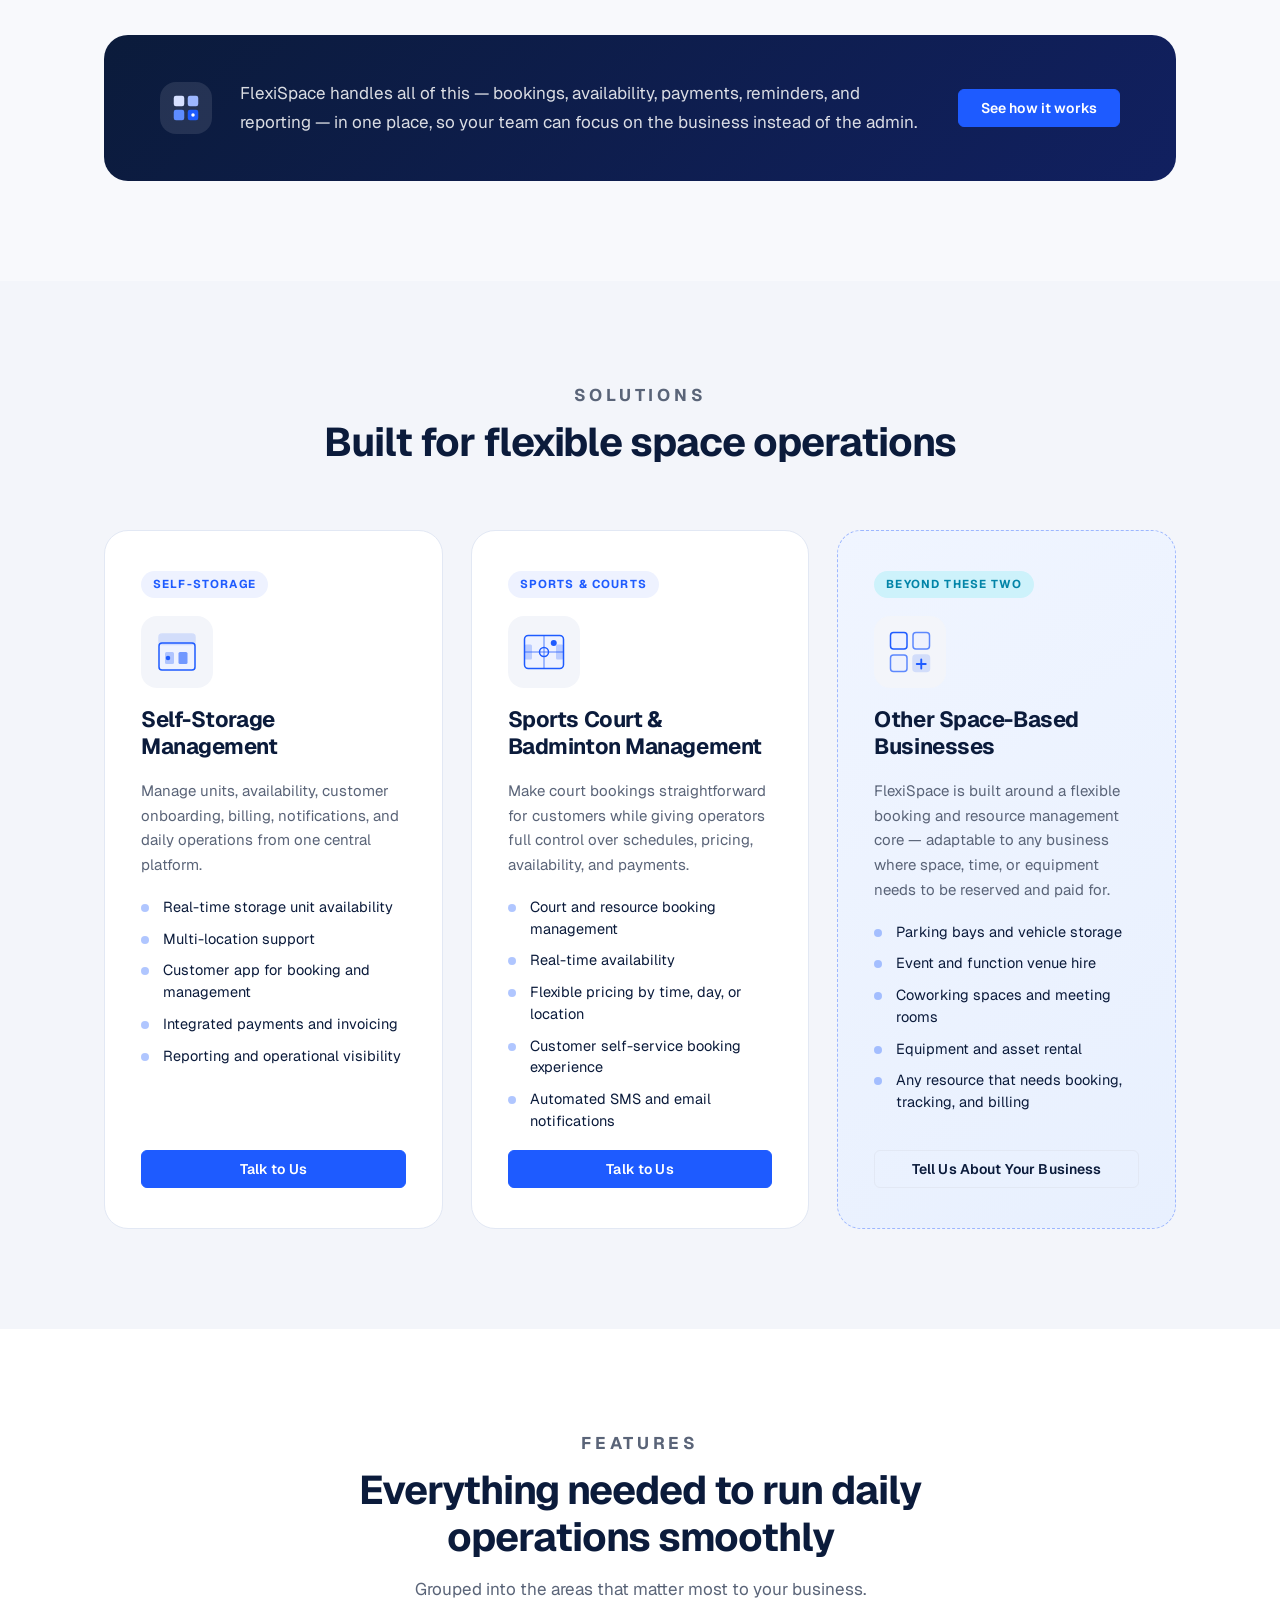
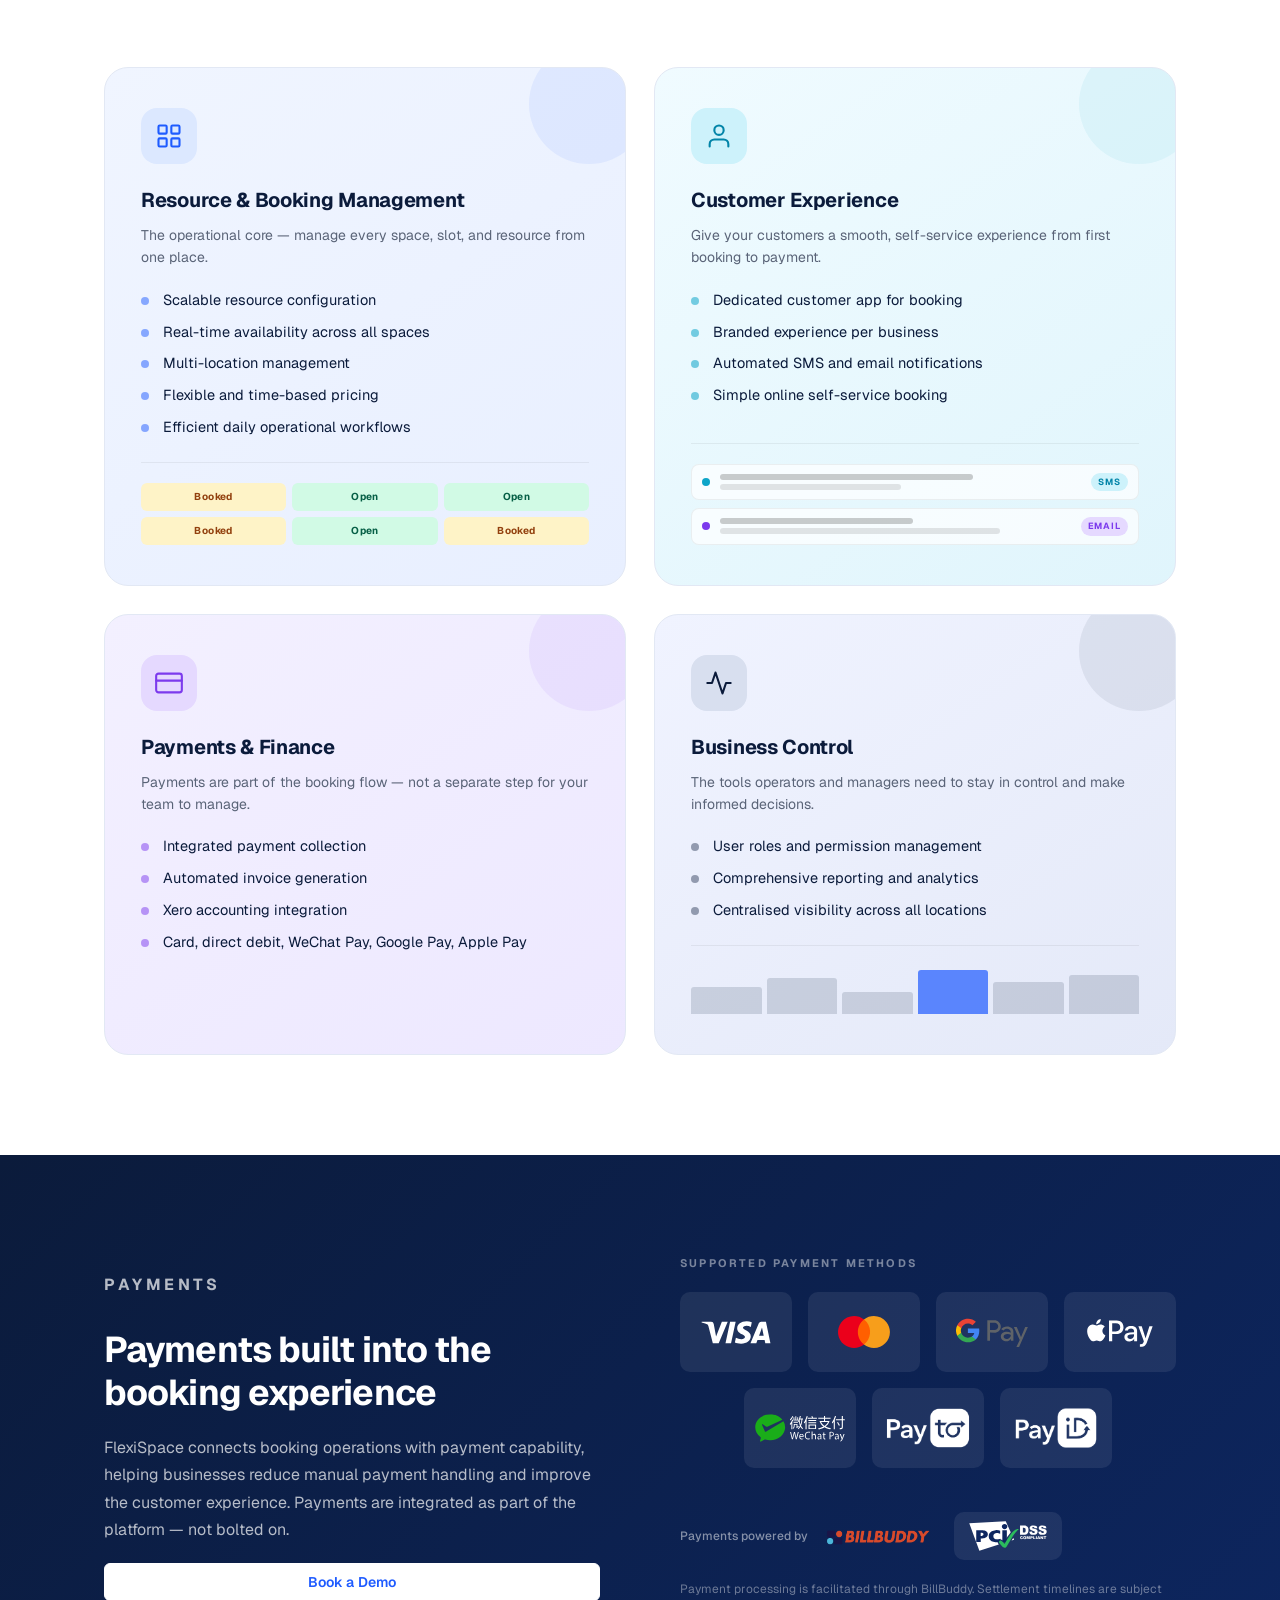
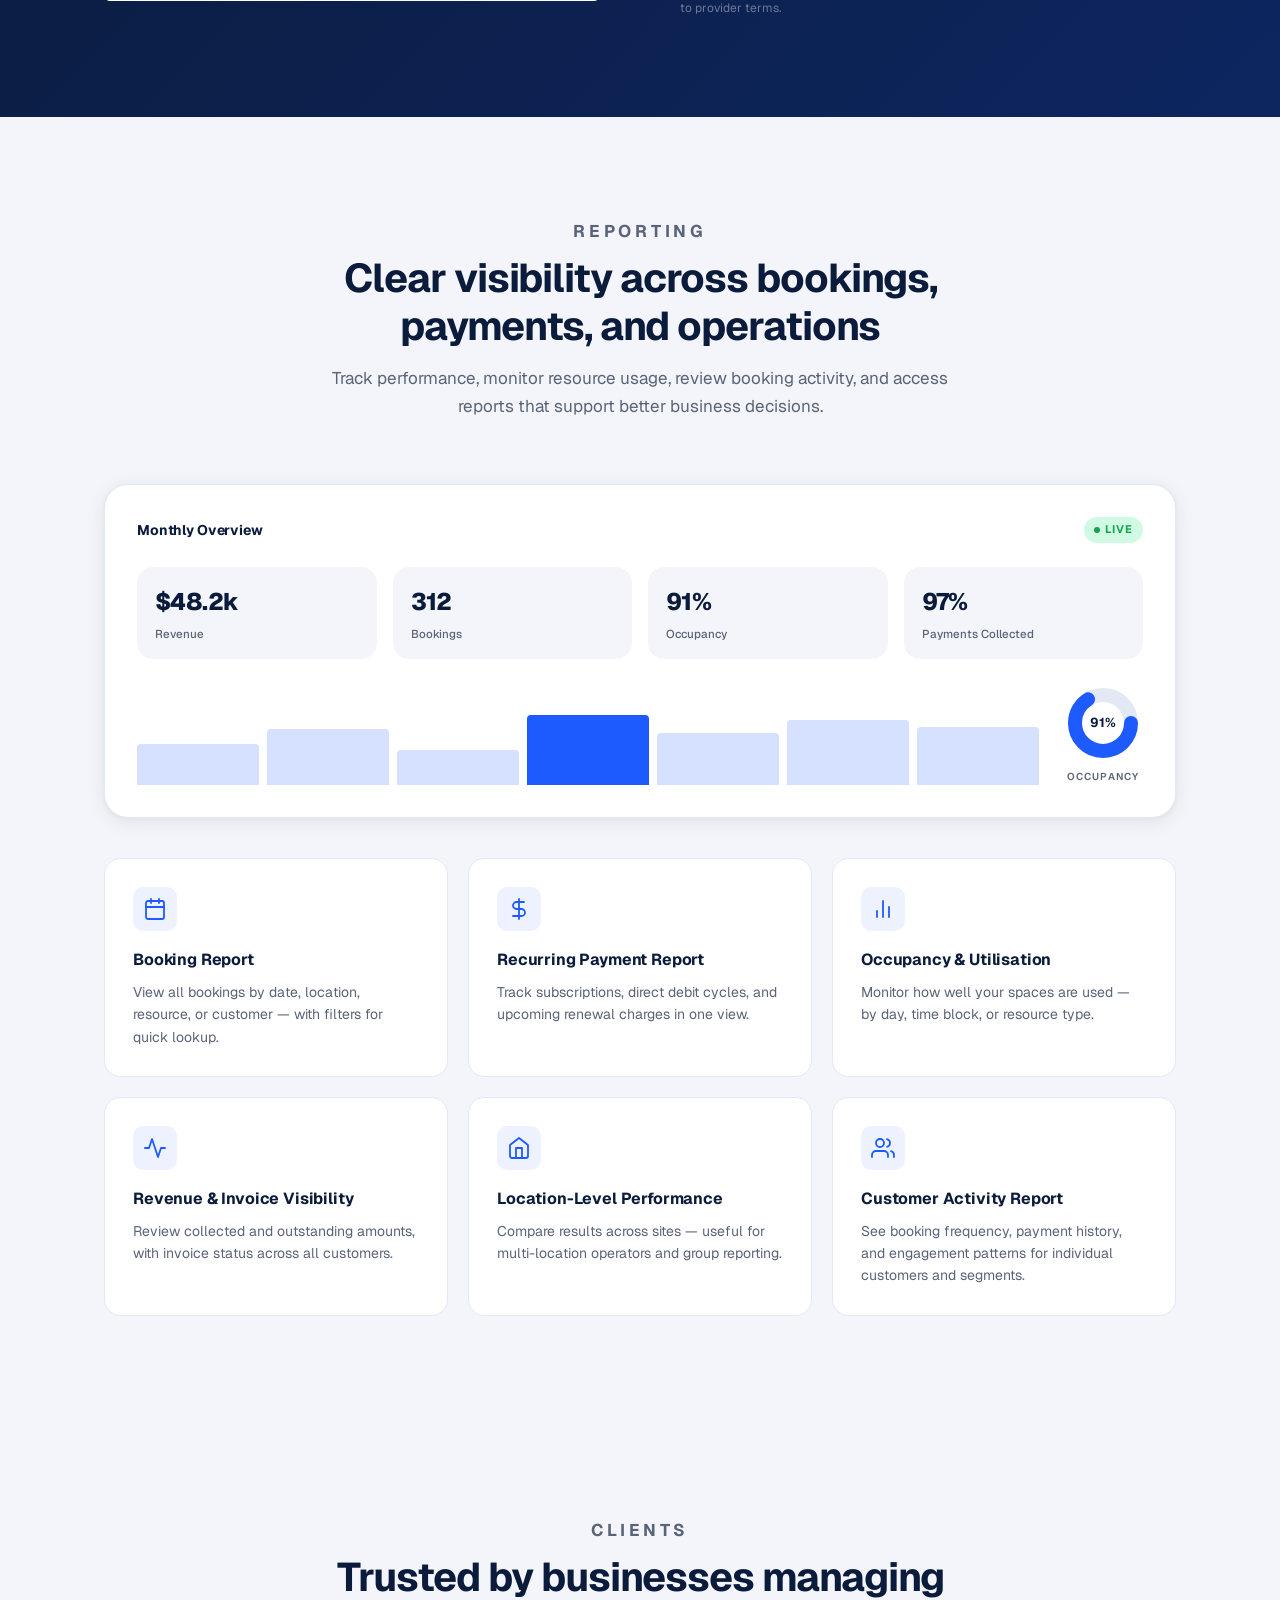
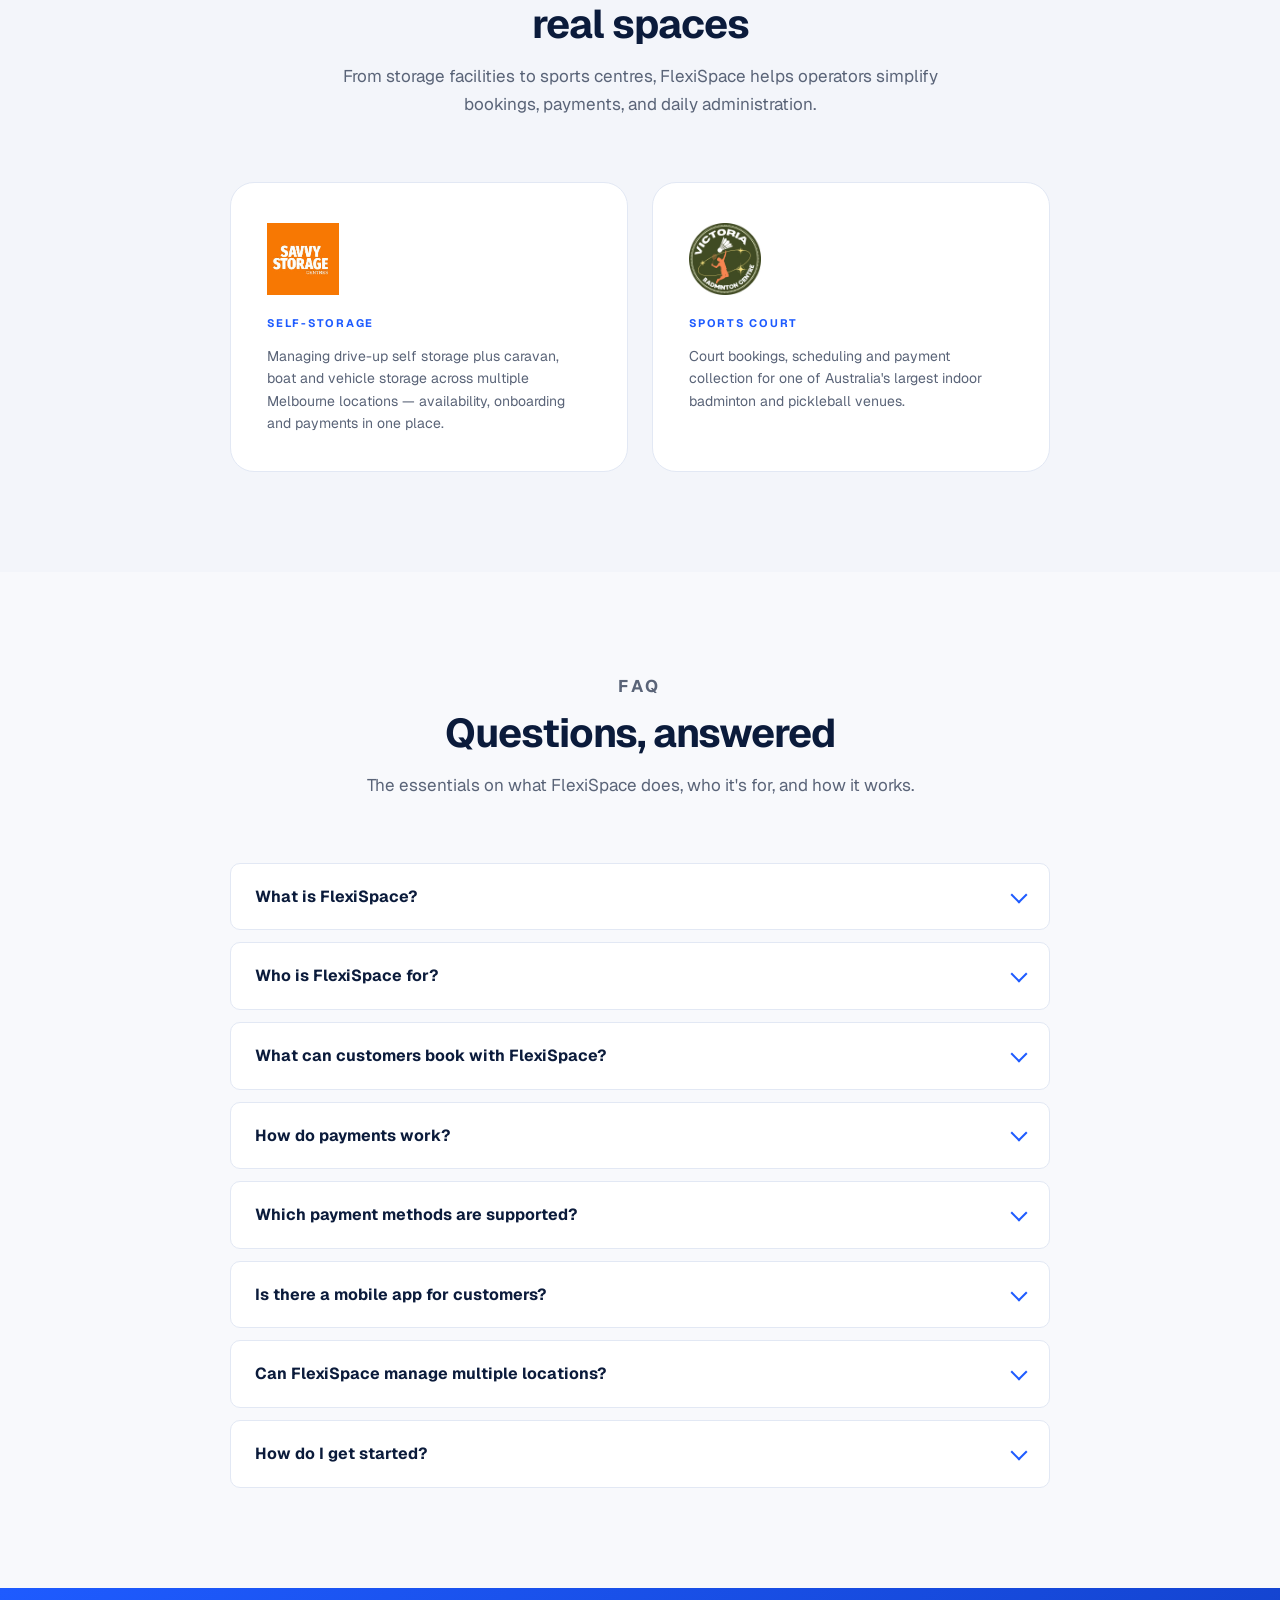
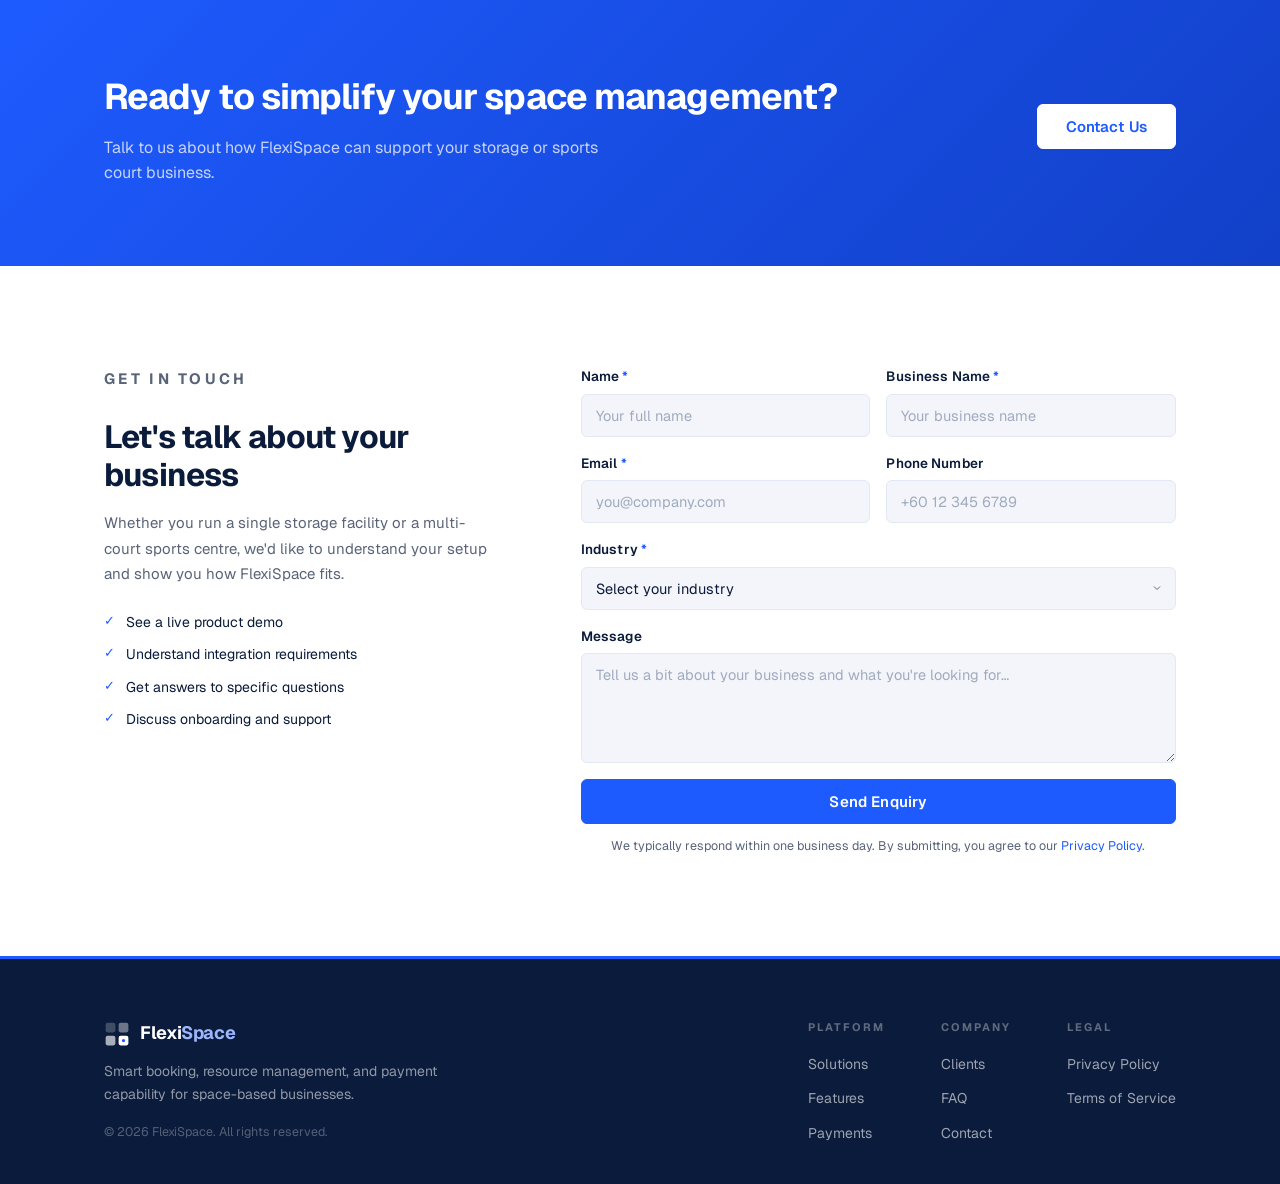
==== commit be2fce2b: "payments: add reversed PCI DSS Compliant badge (SVG) next to BillBuddy Vector badge on a translucent" ====
--- a/index.html
+++ b/index.html
@@ -526,6 +526,7 @@
         <div class="powered-by">
           <span class="powered-by__label">Payments powered by</span>
           <img src="assets/Billbuddy Logo-01 1.png" alt="BillBuddy" class="powered-by__logo" />
+          <span class="pci-badge"><img src="assets/pci-dss.svg" alt="PCI DSS Compliant" /></span>
         </div>
         <p class="payments-disclaimer">Payment processing is facilitated through BillBuddy. Settlement timelines are subject to provider terms.</p>
       </div>
--- a/styles.css
+++ b/styles.css
@@ -746,6 +746,15 @@
   object-fit: contain;
   opacity: .9;
 }
+.pci-badge {
+  display: inline-flex;
+  align-items: center;
+  background: rgba(255,255,255,.08);
+  border-radius: 10px;
+  padding: 8px 14px;
+  margin-left: 4px;
+}
+.pci-badge img { height: 32px; width: auto; display: block; }
 .payments-disclaimer {
   font-size: 12px;
   color: rgba(255,255,255,.4);
@@ -925,6 +934,8 @@
 .form-note {
   font-size: 12.5px; color: var(--muted); text-align: center; margin-top: -4px;
 }
+.form-note a { color: var(--mark); }
+.form-note a:hover { text-decoration: underline; }
 
 /* Validation error state on inputs */
 .form-group input.error,
